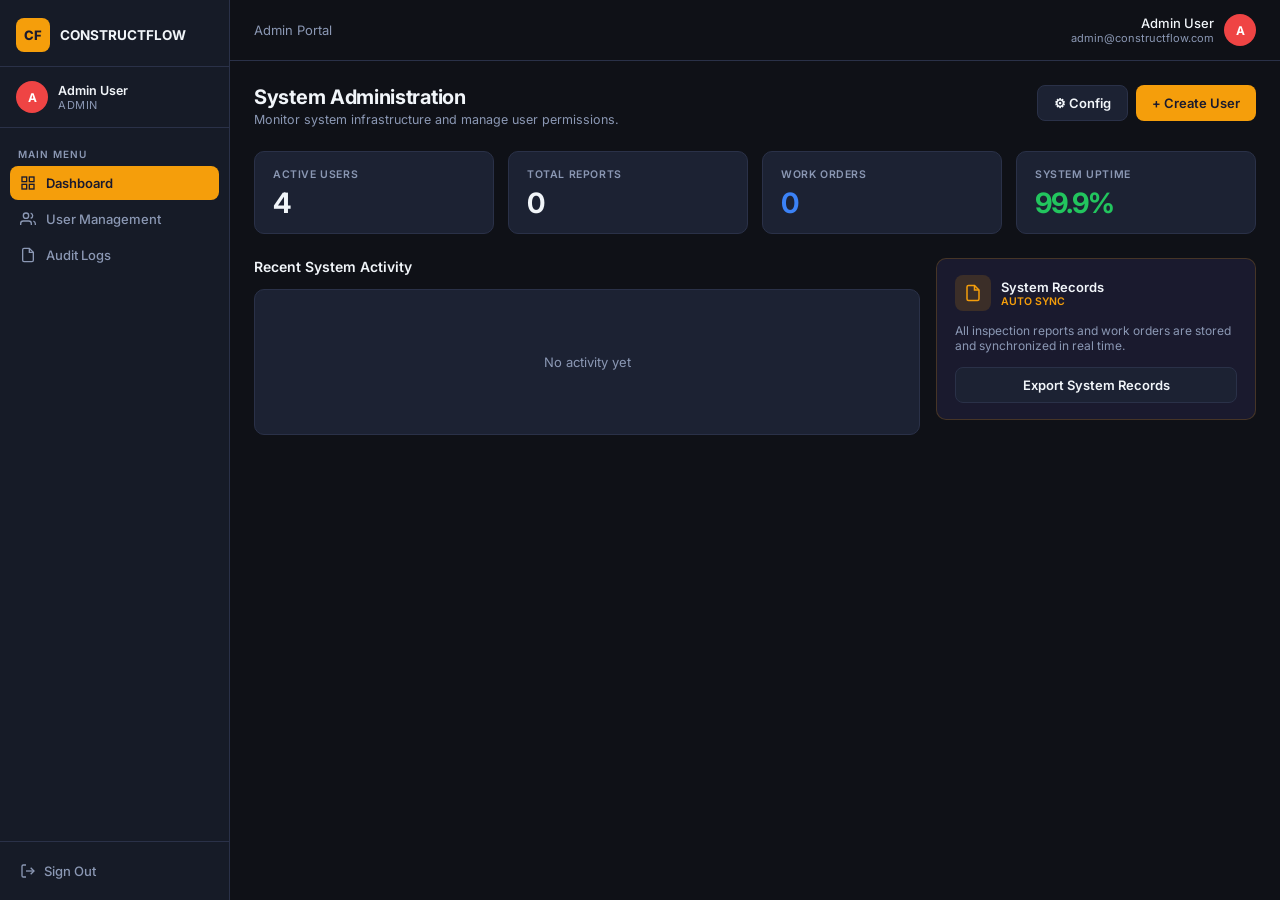
==== admin.html @ ab13d6fd "Initial commit" ====
<!DOCTYPE html>
<html lang="en">
<head>
<meta charset="UTF-8"/>
<meta name="viewport" content="width=device-width,initial-scale=1.0"/>
<meta name="theme-color" content="#f59e0b"/>
<link rel="manifest" href="manifest.json"/>
<title>ConstructFlow — Admin Portal</title>
<link href="https://fonts.googleapis.com/css2?family=Inter:wght@300;400;500;600;700&display=swap" rel="stylesheet"/>
<link rel="stylesheet" href="style.css"/>
</head>
<body data-page="admin">
<div class="toast-container" id="toasts"></div>

<div id="admin" class="screen active">
  <div class="dash">
    <div class="sidebar-overlay" onclick="closeSidebar()"></div>
    <aside class="sidebar">
      <div class="sidebar-logo"><div class="logo-badge">CF</div><div class="logo-name">CONSTRUCTFLOW</div></div>
      <div class="sidebar-user">
        <div class="avatar av-red" id="adm-av">A</div>
        <div class="user-info"><div class="uname" id="adm-uname">Admin User</div><div class="urole">Admin</div></div>
      </div>
      <nav class="sidebar-nav">
        <div class="nav-label">Main Menu</div>
        <div class="nav-item active" id="adm-nav-dash" onclick="switchView('admin','dashboard')">
          <svg viewBox="0 0 24 24" fill="none" stroke="currentColor" stroke-width="2"><rect x="3" y="3" width="7" height="7"/><rect x="14" y="3" width="7" height="7"/><rect x="3" y="14" width="7" height="7"/><rect x="14" y="14" width="7" height="7"/></svg>Dashboard
        </div>
        <div class="nav-item" id="adm-nav-users" onclick="switchView('admin','users')">
          <svg viewBox="0 0 24 24" fill="none" stroke="currentColor" stroke-width="2"><path d="M17 21v-2a4 4 0 0 0-4-4H5a4 4 0 0 0-4 4v2"/><circle cx="9" cy="7" r="4"/><path d="M23 21v-2a4 4 0 0 0-3-3.87M16 3.13a4 4 0 0 1 0 7.75"/></svg>User Management
        </div>
        <div class="nav-item" id="adm-nav-logs" onclick="switchView('admin','logs')">
          <svg viewBox="0 0 24 24" fill="none" stroke="currentColor" stroke-width="2"><path d="M14 2H6a2 2 0 0 0-2 2v16a2 2 0 0 0 2 2h12a2 2 0 0 0 2-2V8z"/><polyline points="14 2 14 8 20 8"/></svg>Audit Logs
        </div>
      </nav>
      <div class="sidebar-signout"><button class="btn-signout" onclick="doSignout()"><svg viewBox="0 0 24 24" fill="none" stroke="currentColor" stroke-width="2"><path d="M9 21H5a2 2 0 0 1-2-2V5a2 2 0 0 1 2-2h4"/><polyline points="16 17 21 12 16 7"/><line x1="21" y1="12" x2="9" y2="12"/></svg>Sign Out</button></div>
    </aside>
    <main class="main">
      <div class="topbar">
        <div class="topbar-left">
          <button class="hamburger" onclick="toggleSidebar()"><svg viewBox="0 0 24 24" fill="none" stroke="currentColor" stroke-width="2"><line x1="3" y1="6" x2="21" y2="6"/><line x1="3" y1="12" x2="21" y2="12"/><line x1="3" y1="18" x2="21" y2="18"/></svg></button>
          <span class="topbar-title">Admin Portal</span>
        </div>
        <div class="topbar-user" onclick="openModal('modal-profile')">
          <div><div class="uname" id="adm-topname">Admin User</div><div class="uemail">admin@constructflow.com</div></div>
          <div class="avatar av-red" id="adm-topav">A</div>
        </div>
      </div>
      <div class="content">
        <div class="view active" id="adm-dashboard">
          <div class="page-header"><div><h1>System Administration</h1><p>Monitor system infrastructure and manage user permissions.</p></div>
          <div class="ph-actions"><button class="btn btn-dark" onclick="openModal('modal-config')">⚙ Config</button><button class="btn btn-amber" onclick="openModal('modal-create-user')">+ Create User</button></div></div>
          <div class="stats-grid">
            <div class="stat-card"><div class="stat-label">Active Users</div><div class="stat-value" id="adm-stat-users">4</div></div>
            <div class="stat-card"><div class="stat-label">Total Reports</div><div class="stat-value" id="adm-stat-reports">0</div></div>
            <div class="stat-card"><div class="stat-label">Work Orders</div><div class="stat-value blue" id="adm-stat-wo">0</div></div>
            <div class="stat-card"><div class="stat-label">System Uptime</div><div class="stat-value green">99.9%</div></div>
          </div>
          <div class="two-col">
            <div>
              <div class="section-header"><div class="section-title">Recent System Activity</div></div>
              <div class="widget"><div id="adm-events-list"><div class="empty-state"><p>No activity yet</p></div></div></div>
            </div>
            <div>
              <div class="widget" style="background:#1a1a2e;border-color:rgba(245,158,11,.2)">
                <div style="display:flex;align-items:center;gap:10px;margin-bottom:12px">
                  <div style="width:36px;height:36px;border-radius:8px;background:rgba(245,158,11,.15);display:flex;align-items:center;justify-content:center">
                    <svg viewBox="0 0 24 24" fill="none" stroke="var(--amber)" stroke-width="2" style="width:18px;height:18px"><path d="M14 2H6a2 2 0 0 0-2 2v16a2 2 0 0 0 2 2h12a2 2 0 0 0 2-2V8z"/><polyline points="14 2 14 8 20 8"/></svg>
                  </div>
                  <div><div style="font-size:13px;font-weight:600;color:var(--text)">System Records</div><div style="font-size:10.5px;color:var(--amber);font-weight:600">AUTO SYNC</div></div>
                </div>
                <p style="font-size:12px;color:var(--muted);margin-bottom:14px">All inspection reports and work orders are stored and synchronized in real time.</p>
                <button class="btn btn-dark" style="width:100%;justify-content:center" onclick="exportRecords()">Export System Records</button>
              </div>
            </div>
          </div>
        </div>
        <div class="view" id="adm-users">
          <div class="page-header"><div><h1>User Management</h1><p>Manage system users and access permissions.</p></div><button class="btn btn-amber" onclick="openModal('modal-create-user')">+ Create User</button></div>
          <div class="user-dir">
            <div class="user-dir-header"><div class="section-title">User Directory</div><input class="search-input" placeholder="Search name/email..." oninput="searchUsers(this.value)"/></div>
            <div class="table-wrap" style="border:none;border-radius:0"><table><thead><tr><th>User Details</th><th>Role</th><th>Status</th><th>Actions</th></tr></thead><tbody id="adm-user-table"></tbody></table></div>
          </div>
        </div>
        <div class="view" id="adm-logs">
          <div class="page-header"><div><h1>Audit Logs</h1><p>Complete activity trail for all system actions.</p></div><button class="btn btn-dark" onclick="clearLogs()">Clear Logs</button></div>
          <div class="widget">
            <div id="adm-logs-list"><div class="empty-state"><p>No logs yet</p></div></div>
          </div>
        </div>
      </div>
    </main>
  </div>
</div>

<!-- ══════════ MODALS ══════════ -->

<!-- Create User (Admin) -->
<div class="overlay" id="modal-create-user">
  <div class="modal modal-sm">
    <div class="modal-header"><div><h2>Create User</h2><p>Add a new system user account.</p></div><button class="btn-close" onclick="closeModal('modal-create-user')">×</button></div>
    <div class="modal-body">
      <div class="form-group"><label>Full Name <span style="color:var(--red)">*</span></label><input class="form-control" id="cu-name" placeholder="Juan dela Cruz"/></div>
      <div class="form-group"><label>Email <span style="color:var(--red)">*</span></label><input class="form-control" id="cu-email" type="email" placeholder="user@constructflow.com"/></div>
      <div class="form-group"><label>System Role <span style="color:var(--red)">*</span></label>
        <select class="form-control" id="cu-role">
          <option value="field_inspector">Field Inspector</option>
          <option value="supervisor">Supervisor</option>
          <option value="field_worker">Field Worker</option>
          <option value="administrator">Administrator</option>
        </select>
      </div>
      <div class="form-group"><label>Password <span style="color:var(--red)">*</span></label><input class="form-control" id="cu-pass" type="password" placeholder="••••••••"/></div>
    </div>
    <div class="modal-footer"><button class="btn btn-dark" onclick="closeModal('modal-create-user')">Cancel</button><button class="btn btn-amber" onclick="createUser()">Create User</button></div>
  </div>
</div>

<!-- Config (Admin) -->
<div class="overlay" id="modal-config">
  <div class="modal modal-sm">
    <div class="modal-header"><div><h2>System Configuration</h2></div><button class="btn-close" onclick="closeModal('modal-config')">×</button></div>
    <div class="modal-body">
      <div class="form-group"><label>System Name</label><input class="form-control" value="ConstructFlow v1.0"/></div>
      <div class="form-group"><label>Organization</label><input class="form-control" value="Tarlac State University"/></div>
      <div class="form-group"><label>Report ID Prefix</label><input class="form-control" value="REP"/></div>
      <div class="form-group"><label>Work Order Prefix</label><input class="form-control" value="WO"/></div>
      <div class="form-group"><label>Notify Supervisor on New Report</label>
        <select class="form-control"><option>Yes – Always</option><option>Only for High/Critical</option><option>No</option></select>
      </div>
    </div>
    <div class="modal-footer"><button class="btn btn-dark" onclick="closeModal('modal-config')">Cancel</button><button class="btn btn-amber" onclick="toast('Settings saved','success');closeModal('modal-config')">Save Settings</button></div>
  </div>
</div>

<!-- Profile Modal -->
<div class="overlay" id="modal-profile">
  <div class="modal modal-sm">
    <div class="modal-header"><div><h2>My Profile</h2></div><button class="btn-close" onclick="closeModal('modal-profile')">×</button></div>
    <div class="modal-body">
      <div style="text-align:center;margin-bottom:20px">
        <div class="avatar" id="prof-av" style="width:64px;height:64px;font-size:24px;margin:0 auto 12px"></div>
        <div style="font-size:16px;font-weight:700;color:var(--text)" id="prof-name"></div>
        <div style="font-size:12px;color:var(--muted)" id="prof-role"></div>
      </div>
      <div class="form-group"><label>Full Name</label><input class="form-control" id="prof-name-inp"/></div>
      <div class="form-group"><label>Email</label><input class="form-control" id="prof-email-inp" disabled/></div>
      <div class="form-group"><label>Current Password</label><input class="form-control" type="password" id="prof-curpass" placeholder="Required only if changing password"/></div>
      <div class="form-group"><label>New Password</label><input class="form-control" type="password" id="prof-pass" placeholder="Leave blank to keep current"/></div>
    </div>
    <div class="modal-footer"><button class="btn btn-dark" onclick="closeModal('modal-profile')">Cancel</button><button class="btn btn-amber" onclick="saveProfile()">Save Changes</button></div>
  </div>
</div>

<script src="app.js"></script>
</body>
</html>
---- style.css ----
/* ═══════════════════════════════════════════════════════
   ConstructFlow — Stylesheet
   Shared across login.html, inspector.html, supervisor.html,
   fieldworker.html and admin.html
   ═══════════════════════════════════════════════════════ */

*,*::before,*::after{box-sizing:border-box;margin:0;padding:0}
:root{
  --bg:#0f1117;--sidebar:#161b27;--card:#1c2233;--border:#2a3148;
  --amber:#f59e0b;--amber-dk:#d97706;--blue:#3b82f6;--green:#22c55e;
  --red:#ef4444;--orange:#f97316;--yellow:#eab308;
  --text:#f1f5f9;--muted:#8b98b4;--label:#cbd5e1;
  --radius:10px;--sidebar-w:230px;
}
html,body{height:100%;font-family:'Inter',sans-serif;background:var(--bg);color:var(--text);font-size:14px}

/* SCREENS */
.screen{display:none;height:100vh}
.screen.active{display:flex}

/* ═══ LOGIN ═══ */
#login{background:#f1f4f8;align-items:center;justify-content:center;flex-direction:column}
.login-box{background:#fff;border-radius:16px;padding:48px 40px 36px;width:100%;max-width:420px;box-shadow:0 8px 32px rgba(0,0,0,.10);display:flex;flex-direction:column;align-items:center}
.login-icon{width:64px;height:64px;background:#1a1a2e;border-radius:16px;display:flex;align-items:center;justify-content:center;margin-bottom:14px}
.login-icon svg{width:34px;height:34px}
.login-title{font-size:22px;font-weight:700;color:#1a1a2e;letter-spacing:-.3px}
.login-sub{font-size:13px;color:#8b98b4;margin-bottom:28px;margin-top:4px}
.login-form{width:100%;display:flex;flex-direction:column;gap:16px}
.login-group label{display:block;font-size:12.5px;font-weight:600;color:#374151;margin-bottom:6px}
.input-wrap{position:relative}
.input-wrap svg{position:absolute;left:12px;top:50%;transform:translateY(-50%);width:16px;height:16px;color:#9ca3af;pointer-events:none}
.input-wrap input,.input-wrap select{width:100%;padding:10px 12px 10px 36px;border:1.5px solid #e5e7eb;border-radius:8px;font-size:13.5px;font-family:'Inter',sans-serif;color:#374151;background:#fff;outline:none;transition:border .2s;-webkit-appearance:none}
.input-wrap input:focus,.input-wrap select:focus{border-color:#1a1a2e}
.btn-login{margin-top:8px;padding:12px;background:#1a1a2e;color:#fff;border:none;border-radius:8px;font-size:14px;font-weight:600;cursor:pointer;transition:background .2s;width:100%}
.btn-login:hover{background:#2d3561}
.login-footer{margin-top:20px;font-size:11.5px;color:#b0bec5}
.login-err{color:#ef4444;font-size:12.5px;text-align:center;display:none;margin-top:-8px}

/* ═══ DASHBOARD LAYOUT ═══ */
.dash{display:flex;width:100%;height:100vh;overflow:hidden}
.sidebar{width:var(--sidebar-w);min-width:var(--sidebar-w);background:var(--sidebar);display:flex;flex-direction:column;border-right:1px solid var(--border)}
.sidebar-logo{padding:18px 16px 14px;display:flex;align-items:center;gap:10px;border-bottom:1px solid var(--border)}
.logo-badge{width:34px;height:34px;border-radius:8px;background:var(--amber);display:flex;align-items:center;justify-content:center;font-weight:800;font-size:13px;color:#1a1a2e;flex-shrink:0}
.logo-name{font-weight:700;font-size:13.5px;color:var(--text)}
.sidebar-user{padding:14px 16px;display:flex;align-items:center;gap:10px;border-bottom:1px solid var(--border);cursor:pointer}
.sidebar-user:hover{background:rgba(255,255,255,.03)}
.avatar{width:32px;height:32px;border-radius:50%;display:flex;align-items:center;justify-content:center;font-weight:700;font-size:12px;flex-shrink:0}
.av-amber{background:var(--amber);color:#1a1a2e}
.av-blue{background:var(--blue);color:#fff}
.av-green{background:var(--green);color:#fff}
.av-red{background:var(--red);color:#fff}
.user-info .uname{font-size:12.5px;font-weight:600;color:var(--text)}
.user-info .urole{font-size:11px;color:var(--muted);text-transform:uppercase;letter-spacing:.5px}
.sidebar-nav{flex:1;padding:12px 10px;display:flex;flex-direction:column;gap:2px}
.nav-label{font-size:10px;color:var(--muted);font-weight:600;letter-spacing:1px;text-transform:uppercase;padding:8px 8px 4px}
.nav-item{display:flex;align-items:center;gap:10px;padding:9px 10px;border-radius:8px;font-size:13px;font-weight:500;color:var(--muted);cursor:pointer;transition:all .15s}
.nav-item:hover{background:var(--card);color:var(--text)}
.nav-item.active{background:var(--amber);color:#1a1a2e;font-weight:600}
.nav-item svg{width:16px;height:16px;flex-shrink:0}
.sidebar-signout{padding:12px 10px;border-top:1px solid var(--border)}
.btn-signout{display:flex;align-items:center;gap:8px;padding:9px 10px;border-radius:8px;width:100%;background:none;border:none;color:var(--muted);font-size:13px;font-weight:500;cursor:pointer;transition:all .15s;font-family:'Inter',sans-serif}
.btn-signout:hover{background:rgba(239,68,68,.12);color:#ef4444}
.btn-signout svg{width:16px;height:16px}

/* MAIN */
.main{flex:1;display:flex;flex-direction:column;overflow:hidden}
.topbar{padding:14px 24px;display:flex;align-items:center;justify-content:space-between;border-bottom:1px solid var(--border);background:var(--bg);flex-shrink:0;gap:12px}
.topbar-left{display:flex;align-items:center;gap:10px}
.topbar-title{font-size:13px;color:var(--muted)}
.topbar-user{display:flex;align-items:center;gap:10px;cursor:pointer}
.topbar-user .uname{font-size:13px;font-weight:500;color:var(--text);text-align:right}
.topbar-user .uemail{font-size:11px;color:var(--muted);text-align:right}
.content{flex:1;overflow-y:auto;padding:24px}

/* VIEW SWITCHER */
.view{display:none}
.view.active{display:block}

/* PAGE HEADER */
.page-header{display:flex;align-items:flex-start;justify-content:space-between;margin-bottom:24px;gap:16px;flex-wrap:wrap}
.view-header{display:flex;align-items:flex-start;justify-content:space-between;margin-bottom:16px;gap:16px;flex-wrap:wrap}
.page-header h1{font-size:20px;font-weight:700;color:var(--text);letter-spacing:-.3px}
.page-header p{font-size:12.5px;color:var(--muted);margin-top:3px}
.ph-actions{display:flex;gap:8px;flex-wrap:wrap}

/* BUTTONS */
.btn{display:inline-flex;align-items:center;gap:6px;padding:9px 16px;border-radius:8px;border:none;font-size:13px;font-weight:600;cursor:pointer;transition:all .15s;font-family:'Inter',sans-serif}
.btn svg{width:15px;height:15px;flex-shrink:0}
.btn-amber{background:var(--amber);color:#1a1a2e}
.btn-amber:hover{background:var(--amber-dk)}
.btn-dark{background:var(--card);color:var(--text);border:1px solid var(--border)}
.btn-dark:hover{background:var(--border)}
.btn-outline{background:transparent;color:var(--muted);border:1px solid var(--border)}
.btn-outline:hover{color:var(--text);border-color:var(--muted)}
.btn-red{background:rgba(239,68,68,.12);color:#f87171;border:1px solid rgba(239,68,68,.2)}
.btn-red:hover{background:rgba(239,68,68,.2)}
.btn-green{background:rgba(34,197,94,.12);color:#4ade80;border:1px solid rgba(34,197,94,.2)}
.btn-green:hover{background:rgba(34,197,94,.2)}
.btn-sm{padding:6px 12px;font-size:12px}

/* STATS */
.stats-grid{display:grid;grid-template-columns:repeat(auto-fit,minmax(160px,1fr));gap:14px;margin-bottom:24px}
.stat-card{background:var(--card);border:1px solid var(--border);border-radius:var(--radius);padding:16px 18px}
.stat-label{font-size:10.5px;color:var(--muted);font-weight:600;text-transform:uppercase;letter-spacing:.6px;margin-bottom:8px}
.stat-value{font-size:28px;font-weight:700;color:var(--text);letter-spacing:-1px;line-height:1}
.stat-value.amber{color:var(--amber)}
.stat-value.green{color:var(--green)}
.stat-value.red{color:var(--red)}
.stat-value.blue{color:var(--blue)}
.stat-meta{font-size:11px;color:var(--muted);margin-top:6px}

/* SECTION */
.section-header{display:flex;align-items:center;justify-content:space-between;margin-bottom:14px}
.section-title{font-size:14px;font-weight:600;color:var(--text);display:flex;align-items:center;gap:8px}
.section-title svg{width:15px;height:15px;color:var(--amber)}

/* TABLE */
.table-wrap{background:var(--card);border:1px solid var(--border);border-radius:var(--radius);overflow:auto}
table{width:100%;border-collapse:collapse;min-width:600px}
thead th{padding:10px 14px;text-align:left;font-size:10.5px;font-weight:600;color:var(--muted);text-transform:uppercase;letter-spacing:.5px;border-bottom:1px solid var(--border);white-space:nowrap}
tbody tr{border-bottom:1px solid var(--border);transition:background .1s}
tbody tr:last-child{border-bottom:none}
tbody tr:hover{background:rgba(255,255,255,.02)}
tbody td{padding:11px 14px;font-size:13px;color:var(--label)}
td.id{color:var(--muted);font-size:12px;font-weight:500}
td.issue{font-weight:500;color:var(--text)}

/* BADGES */
.badge{display:inline-block;padding:3px 9px;border-radius:20px;font-size:10.5px;font-weight:700;text-transform:uppercase;letter-spacing:.4px;white-space:nowrap}
.badge-critical{background:rgba(239,68,68,.15);color:#f87171}
.badge-high{background:rgba(249,115,22,.15);color:#fb923c}
.badge-moderate{background:rgba(234,179,8,.15);color:#facc15}
.badge-low{background:rgba(34,197,94,.15);color:#4ade80}
.badge-pending{background:rgba(139,152,180,.12);color:var(--muted)}
.badge-assigned{background:rgba(59,130,246,.12);color:#60a5fa}
.badge-inprogress{background:rgba(245,158,11,.12);color:var(--amber)}
.badge-completed{background:rgba(34,197,94,.12);color:#4ade80}
.badge-resolved{background:rgba(34,197,94,.12);color:#4ade80}

.status{display:flex;align-items:center;gap:5px;font-size:12.5px;font-weight:500;white-space:nowrap}
.dot{width:7px;height:7px;border-radius:50%;flex-shrink:0}
.dot-green{background:var(--green)}
.dot-amber{background:var(--amber)}
.dot-red{background:var(--red)}
.dot-blue{background:var(--blue)}
.dot-muted{background:var(--muted)}
.action-link{color:var(--amber);font-size:12px;font-weight:600;cursor:pointer;text-transform:uppercase;letter-spacing:.3px;background:none;border:none;font-family:'Inter',sans-serif;padding:0}
.action-link:hover{text-decoration:underline}

/* TWO-COL */
.two-col{display:grid;grid-template-columns:1fr 320px;gap:16px}

/* DARK CARD */
.dark-card{background:#1a1a2e;border:1px solid var(--border);border-radius:var(--radius);padding:18px 20px}
.dark-card h3{font-size:13.5px;font-weight:600;color:var(--text);margin-bottom:4px}
.dark-card p{font-size:12px;color:var(--muted)}

/* REPORT CARD (supervisor) */
.report-card{background:var(--card);border:1px solid var(--border);border-radius:var(--radius);padding:16px 18px;margin-bottom:12px}
.report-card-top{display:flex;align-items:center;justify-content:space-between;margin-bottom:8px}
.report-card-meta{display:flex;align-items:center;gap:8px}
.report-card h4{font-size:14px;font-weight:700;color:var(--text);margin:8px 0 6px;letter-spacing:-.1px}
.report-card p{font-size:12.5px;color:var(--muted);line-height:1.5}
.report-card-footer{display:flex;align-items:center;justify-content:space-between;margin-top:12px;flex-wrap:wrap;gap:8px}
.report-card-loc{display:flex;align-items:center;gap:5px;font-size:12px;color:var(--muted)}
.report-card-loc svg{width:13px;height:13px}
.report-time{font-size:11.5px;color:var(--muted)}
.btn-assign{display:inline-flex;align-items:center;gap:5px;padding:6px 14px;border-radius:6px;background:rgba(245,158,11,.1);color:var(--amber);border:1px solid rgba(245,158,11,.25);font-size:12px;font-weight:600;cursor:pointer;transition:all .15s;font-family:'Inter',sans-serif}
.btn-assign:hover{background:rgba(245,158,11,.2)}
.btn-assign:disabled{opacity:.4;cursor:not-allowed}

/* WIDGET */
.widget{background:var(--card);border:1px solid var(--border);border-radius:var(--radius);padding:16px 18px;margin-bottom:14px}
.widget-header{display:flex;align-items:center;justify-content:space-between;margin-bottom:14px}
.widget-title{font-size:13px;font-weight:600;color:var(--text)}
.progress-row{margin-bottom:12px}
.progress-top{display:flex;justify-content:space-between;margin-bottom:5px;font-size:12px;color:var(--muted)}
.progress-bar{height:6px;background:var(--border);border-radius:3px;overflow:hidden}
.progress-fill{height:100%;border-radius:3px;transition:width .4s}
.fill-amber{background:var(--amber)}
.fill-red{background:var(--red)}
.fill-green{background:var(--green)}
.wo-list{display:flex;flex-direction:column;gap:8px}
.wo-row{display:flex;align-items:center;justify-content:space-between;font-size:13px;color:var(--label)}
.wo-row .count{font-weight:700;color:var(--text)}

/* QUEUE CARD (field worker) */
.queue-card{background:var(--card);border:1px solid var(--border);border-radius:var(--radius);padding:16px 18px;margin-bottom:10px;border-left:3px solid var(--amber)}
.queue-card.done{border-left-color:var(--green);opacity:.8}
.queue-card-top{display:flex;align-items:center;gap:8px;margin-bottom:8px}
.queue-card h4{font-size:13.5px;font-weight:700;color:var(--text);margin:6px 0 4px}
.queue-card p{font-size:12.5px;color:var(--muted)}
.queue-card-foot{display:flex;align-items:center;justify-content:space-between;margin-top:12px;flex-wrap:wrap;gap:8px}

/* TASK PANEL */
.task-panel{background:var(--card);border:1px solid var(--border);border-radius:var(--radius);padding:18px;display:flex;flex-direction:column;align-items:center;justify-content:center;min-height:200px;text-align:center}
.task-panel svg{width:36px;height:36px;color:var(--amber);margin-bottom:14px;opacity:.7}
.task-panel p{font-size:13px;color:var(--muted);line-height:1.5}

/* ADMIN */
.user-dir{background:var(--card);border:1px solid var(--border);border-radius:var(--radius);overflow:hidden;margin-bottom:14px}
.user-dir-header{display:flex;align-items:center;justify-content:space-between;padding:14px 16px;border-bottom:1px solid var(--border);gap:10px}
.search-input{padding:8px 12px;border-radius:7px;background:var(--bg);border:1px solid var(--border);color:var(--text);font-size:12.5px;outline:none;width:200px;font-family:'Inter',sans-serif}
.search-input::placeholder{color:var(--muted)}
.chip{display:inline-block;padding:2px 8px;border-radius:4px;font-size:10.5px;font-weight:700;letter-spacing:.3px}
.chip-admin{background:rgba(239,68,68,.12);color:#f87171}
.chip-sup{background:rgba(59,130,246,.12);color:#60a5fa}
.chip-insp{background:rgba(34,197,94,.12);color:#4ade80}
.chip-worker{background:rgba(234,179,8,.12);color:#facc15}
.event-row{padding:10px 0;border-bottom:1px solid var(--border);display:flex;justify-content:space-between}
.event-row:last-child{border-bottom:none}
.event-name{font-size:13px;font-weight:600;color:var(--text)}
.event-by{font-size:11.5px;color:var(--muted)}
.event-time{font-size:11.5px;color:var(--muted);white-space:nowrap}
.dot-active{width:8px;height:8px;border-radius:50%;background:var(--green);display:inline-block}

/* FILTER BUTTONS */
.reports-filter{display:flex;gap:8px;flex-wrap:wrap;margin-bottom:16px}
.filter-btn{padding:6px 14px;border-radius:20px;border:1px solid var(--border);background:var(--card);color:var(--muted);font-size:12px;font-weight:500;cursor:pointer;transition:all .15s;font-family:'Inter',sans-serif}
.filter-btn:hover{color:var(--text)}
.filter-btn.active{background:var(--amber);color:#1a1a2e;border-color:var(--amber);font-weight:600}

/* EMPTY STATE */
.empty-state{padding:48px 24px;text-align:center;color:var(--muted)}
.empty-state svg{width:40px;height:40px;margin-bottom:12px;opacity:.4}
.empty-state p{font-size:13px}

/* ═══ OVERLAY / MODAL ═══ */
.overlay{display:none;position:fixed;inset:0;background:rgba(0,0,0,.65);z-index:400;align-items:center;justify-content:center;padding:20px}
.overlay.open{display:flex}
.modal{background:var(--card);border:1px solid var(--border);border-radius:14px;width:100%;max-width:520px;max-height:90vh;display:flex;flex-direction:column;overflow:hidden}
.modal-lg{max-width:680px}
.modal-sm{max-width:400px}
.modal-header{padding:20px 24px 16px;border-bottom:1px solid var(--border);display:flex;align-items:center;justify-content:space-between;flex-shrink:0}
.modal-header h2{font-size:16px;font-weight:700;color:var(--text)}
.modal-header p{font-size:12px;color:var(--muted);margin-top:3px}
.btn-close{background:none;border:none;color:var(--muted);cursor:pointer;padding:4px;border-radius:6px;line-height:1;font-size:20px}
.btn-close:hover{color:var(--text);background:var(--border)}
.modal-body{padding:24px;overflow-y:auto;flex:1}
.modal-footer{padding:16px 24px;border-top:1px solid var(--border);display:flex;gap:10px;justify-content:flex-end;flex-shrink:0}

/* FORM */
.form-group{margin-bottom:18px}
.form-group label{display:block;font-size:12.5px;font-weight:600;color:var(--label);margin-bottom:7px}
.form-group label span{color:var(--red)}
.form-control{width:100%;padding:10px 14px;background:var(--bg);border:1.5px solid var(--border);border-radius:8px;color:var(--text);font-size:13.5px;font-family:'Inter',sans-serif;outline:none;transition:border .2s}
.form-control:focus{border-color:var(--amber)}
.form-control::placeholder{color:var(--muted)}
textarea.form-control{resize:vertical;min-height:90px}
select.form-control{-webkit-appearance:none;cursor:pointer}
.form-row{display:grid;grid-template-columns:1fr 1fr;gap:14px}
.form-hint{font-size:11.5px;color:var(--muted);margin-top:5px}
.gps-row{display:flex;gap:8px;align-items:flex-end}
.gps-row .form-control{flex:1}
.photo-upload{border:2px dashed var(--border);border-radius:8px;padding:20px;text-align:center;cursor:pointer;transition:border .2s;position:relative}
.photo-upload:hover{border-color:var(--amber)}
.photo-upload input{position:absolute;inset:0;opacity:0;cursor:pointer;width:100%;height:100%}
.photo-upload svg{width:28px;height:28px;color:var(--muted);margin-bottom:8px}
.photo-upload p{font-size:12.5px;color:var(--muted)}
.photo-preview{display:flex;gap:8px;flex-wrap:wrap;margin-top:10px}
.photo-preview img{width:64px;height:64px;border-radius:6px;object-fit:cover;border:1px solid var(--border)}
.photo-thumb-wrap{position:relative;display:inline-block}
.photo-thumb-wrap img{width:64px;height:64px;border-radius:6px;object-fit:cover;border:1px solid var(--border);display:block;cursor:pointer}
.photo-thumb-wrap button{position:absolute;top:-6px;right:-6px;width:18px;height:18px;border-radius:50%;background:var(--red);color:#fff;border:none;cursor:pointer;font-size:12px;line-height:1;display:flex;align-items:center;justify-content:center;padding:0}

.photo-view-thumb{width:64px;height:64px;border-radius:6px;object-fit:cover;border:1px solid var(--border);cursor:pointer;transition:opacity .15s}
.photo-view-thumb:hover{opacity:.8}

.lightbox-overlay{display:none;position:fixed;inset:0;background:rgba(0,0,0,.9);z-index:500;align-items:center;justify-content:center}
.lightbox-overlay.open{display:flex}
.lightbox-close{position:absolute;top:16px;right:20px;width:36px;height:36px;border-radius:50%;background:rgba(255,255,255,.1);color:#fff;border:none;cursor:pointer;font-size:20px;display:flex;align-items:center;justify-content:center;z-index:2}
.lightbox-counter{position:absolute;top:22px;left:20px;color:#fff;font-size:13px;font-weight:600;background:rgba(255,255,255,.1);padding:4px 10px;border-radius:12px}
.lightbox-track{display:flex;width:100%;height:100%;transition:transform .3s ease;touch-action:pan-y}
.lightbox-slide{flex:0 0 100%;display:flex;align-items:center;justify-content:center;padding:0 60px}
.lightbox-slide img{max-width:100%;max-height:85vh;border-radius:8px;object-fit:contain;user-select:none;-webkit-user-drag:none}
.lightbox-arrow{position:absolute;top:50%;transform:translateY(-50%);width:44px;height:44px;border-radius:50%;background:rgba(255,255,255,.12);color:#fff;border:none;cursor:pointer;font-size:20px;display:flex;align-items:center;justify-content:center;z-index:2}
.lightbox-arrow:hover{background:rgba(255,255,255,.22)}
.lightbox-arrow.prev{left:16px}
.lightbox-arrow.next{right:16px}
@media(max-width:640px){
  .lightbox-slide{padding:0 12px}
  .lightbox-arrow{width:38px;height:38px}
}
.detail-row{display:flex;justify-content:space-between;align-items:flex-start;padding:10px 0;border-bottom:1px solid var(--border)}
.detail-row:last-child{border-bottom:none}
.detail-label{font-size:12px;color:var(--muted);font-weight:500;flex-shrink:0;width:130px}
.detail-value{font-size:13px;color:var(--text);font-weight:500;text-align:right;flex:1}

/* TOAST */
.toast-container{position:fixed;bottom:24px;right:24px;z-index:999;display:flex;flex-direction:column;gap:8px}
.toast{display:flex;align-items:center;gap:10px;padding:12px 16px;border-radius:10px;font-size:13px;font-weight:500;color:#fff;min-width:280px;box-shadow:0 4px 16px rgba(0,0,0,.3);animation:slideIn .25s ease;border:1px solid rgba(255,255,255,.1)}
.toast-success{background:#166534}
.toast-error{background:#7f1d1d}
.toast-info{background:#1e3a5f}
.toast svg{width:16px;height:16px;flex-shrink:0}
@keyframes slideIn{from{transform:translateX(40px);opacity:0}to{transform:translateX(0);opacity:1}}

/* HAMBURGER */
.hamburger{display:none;background:none;border:none;cursor:pointer;padding:4px;color:var(--text)}
.hamburger svg{width:22px;height:22px}
.sidebar-overlay{display:none;position:fixed;inset:0;background:rgba(0,0,0,.55);z-index:299}
.sidebar-overlay.open{display:block}

/* MOBILE */
.mobile-card-list{display:none}
.m-card{background:var(--card);border:1px solid var(--border);border-radius:var(--radius);padding:14px 16px;margin-bottom:10px}
.m-card-top{display:flex;justify-content:space-between;align-items:flex-start;margin-bottom:8px}
.m-card-title{font-size:13.5px;font-weight:600;color:var(--text)}
.m-card-id{font-size:11.5px;color:var(--muted);font-weight:500;margin-top:2px}
.m-card-loc{font-size:12px;color:var(--muted);margin-bottom:10px}
.m-card-footer{display:flex;justify-content:space-between;align-items:center;flex-wrap:wrap;gap:8px}

@media(max-width:640px){
  #login{align-items:stretch;justify-content:stretch;padding:0;background:#fff}
  .login-box{max-width:100%;width:100%;min-height:100vh;border-radius:0;padding:48px 28px 40px;justify-content:center;box-shadow:none}
  .hamburger{display:flex;align-items:center;justify-content:center}
  .sidebar{position:fixed;left:-100%;top:0;bottom:0;z-index:300;width:260px;min-width:0;transition:left .25s ease;box-shadow:4px 0 24px rgba(0,0,0,.4)}
  .sidebar.open{left:0}
  .sidebar-overlay.open{display:block}
  .topbar-user .uname,.topbar-user .uemail{display:none}
  .topbar{padding:12px 16px}
  .content{padding:16px}
  .stats-grid{grid-template-columns:repeat(2,1fr);gap:10px}
  .stat-value{font-size:22px}
  .page-header{flex-direction:column;align-items:flex-start;gap:10px;margin-bottom:18px}
  .page-header .btn,.page-header .btn-outline,.ph-actions .btn{width:100%;justify-content:center}
  .ph-actions{width:100%}
  .table-wrap table{display:none}
  .mobile-card-list{display:block}
  .two-col{grid-template-columns:1fr}
  .overlay{padding:0;align-items:flex-end}
  .modal,.modal-sm,.modal-lg{max-width:100%;width:100%;border-radius:18px 18px 0 0;max-height:92vh}
  .modal-body{padding:16px}
  .modal-header{padding:16px 16px 12px}
  .modal-footer{padding:12px 16px;gap:8px}
  .modal-footer .btn{flex:1;justify-content:center}
  .form-row{grid-template-columns:1fr}
  .reports-filter{gap:6px}
  .filter-btn{padding:5px 10px;font-size:11.5px}
  .user-dir-header{flex-direction:column;align-items:flex-start}
  .search-input{width:100%}
  .toast-container{bottom:16px;right:12px;left:12px}
  .toast{min-width:0;width:100%}
}
@media(min-width:641px){
  .mobile-card-list{display:none!important}
  .table-wrap table{display:table!important}
  .sidebar{position:relative;left:0!important}
  .hamburger{display:none!important}
}
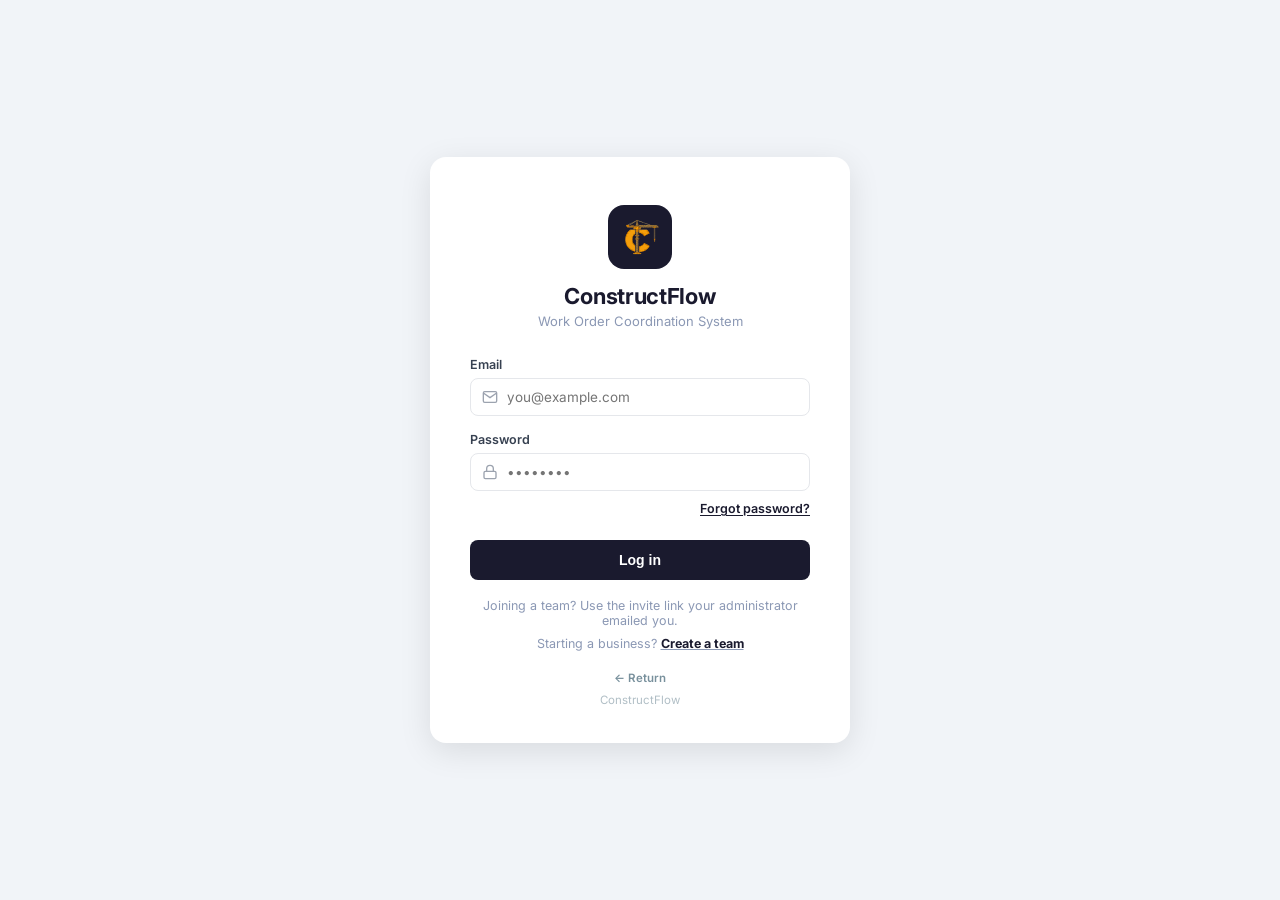
==== commit 0b1f21f8: "added teams, registration with email verification, invite system, security fixes, new landing page a" ====
--- a/admin.html
+++ b/admin.html
@@ -5,150 +5,343 @@
 <meta name="viewport" content="width=device-width,initial-scale=1.0"/>
 <meta name="theme-color" content="#f59e0b"/>
 <link rel="manifest" href="manifest.json"/>
-<title>ConstructFlow — Admin Portal</title>
-<link href="https://fonts.googleapis.com/css2?family=Inter:wght@300;400;500;600;700&display=swap" rel="stylesheet"/>
+<title>ConstructFlow — Team Administration</title>
+<link href="https://fonts.googleapis.com/css2?family=Inter:wght@300;400;500;600;700;800&display=swap" rel="stylesheet"/>
 <link rel="stylesheet" href="style.css"/>
+<link rel="icon" type="image/x-icon" href="logo/favicon.ico"/>
+<link rel="icon" type="image/png" sizes="96x96" href="logo/favicon-96.png"/>
+<link rel="apple-touch-icon" sizes="180x180" href="logo/apple-touch-icon.png"/>
 </head>
 <body data-page="admin">
+
 <div class="toast-container" id="toasts"></div>
 
 <div id="admin" class="screen active">
   <div class="dash">
     <div class="sidebar-overlay" onclick="closeSidebar()"></div>
+
+    <!-- ── SIDEBAR ─────────────────────────────────────── -->
     <aside class="sidebar">
-      <div class="sidebar-logo"><div class="logo-badge">CF</div><div class="logo-name">CONSTRUCTFLOW</div></div>
+            <div class="sidebar-logo"><div class="logo-badge"><img src="logo/logo.svg" alt="ConstructFlow"/></div><div class="logo-name">CONSTRUCTFLOW</div></div>
       <div class="sidebar-user">
         <div class="avatar av-red" id="adm-av">A</div>
-        <div class="user-info"><div class="uname" id="adm-uname">Admin User</div><div class="urole">Admin</div></div>
-      </div>
+        <div class="user-info">
+          <div class="uname" id="adm-uname">Administrator</div>
+          <div class="urole">Administrator</div>
+        </div>
+      </div>
+
       <nav class="sidebar-nav">
-        <div class="nav-label">Main Menu</div>
         <div class="nav-item active" id="adm-nav-dash" onclick="switchView('admin','dashboard')">
-          <svg viewBox="0 0 24 24" fill="none" stroke="currentColor" stroke-width="2"><rect x="3" y="3" width="7" height="7"/><rect x="14" y="3" width="7" height="7"/><rect x="3" y="14" width="7" height="7"/><rect x="14" y="14" width="7" height="7"/></svg>Dashboard
-        </div>
-        <div class="nav-item" id="adm-nav-users" onclick="switchView('admin','users')">
-          <svg viewBox="0 0 24 24" fill="none" stroke="currentColor" stroke-width="2"><path d="M17 21v-2a4 4 0 0 0-4-4H5a4 4 0 0 0-4 4v2"/><circle cx="9" cy="7" r="4"/><path d="M23 21v-2a4 4 0 0 0-3-3.87M16 3.13a4 4 0 0 1 0 7.75"/></svg>User Management
+          <svg viewBox="0 0 24 24" fill="none" stroke="currentColor" stroke-width="2"><rect x="3" y="3" width="7" height="7"/><rect x="14" y="3" width="7" height="7"/><rect x="14" y="14" width="7" height="7"/><rect x="3" y="14" width="7" height="7"/></svg>
+          Dashboard
+        </div>
+        <div class="nav-item" id="adm-nav-members" onclick="switchView('admin','members')">
+          <svg viewBox="0 0 24 24" fill="none" stroke="currentColor" stroke-width="2"><path d="M17 21v-2a4 4 0 0 0-4-4H5a4 4 0 0 0-4 4v2"/><circle cx="9" cy="7" r="4"/><path d="M23 21v-2a4 4 0 0 0-3-3.87"/></svg>
+          Members
         </div>
         <div class="nav-item" id="adm-nav-logs" onclick="switchView('admin','logs')">
-          <svg viewBox="0 0 24 24" fill="none" stroke="currentColor" stroke-width="2"><path d="M14 2H6a2 2 0 0 0-2 2v16a2 2 0 0 0 2 2h12a2 2 0 0 0 2-2V8z"/><polyline points="14 2 14 8 20 8"/></svg>Audit Logs
+          <svg viewBox="0 0 24 24" fill="none" stroke="currentColor" stroke-width="2"><path d="M14 2H6a2 2 0 0 0-2 2v16a2 2 0 0 0 2 2h12a2 2 0 0 0 2-2V8z"/><polyline points="14 2 14 8 20 8"/></svg>
+          Activity Logs
         </div>
       </nav>
-      <div class="sidebar-signout"><button class="btn-signout" onclick="doSignout()"><svg viewBox="0 0 24 24" fill="none" stroke="currentColor" stroke-width="2"><path d="M9 21H5a2 2 0 0 1-2-2V5a2 2 0 0 1 2-2h4"/><polyline points="16 17 21 12 16 7"/><line x1="21" y1="12" x2="9" y2="12"/></svg>Sign Out</button></div>
+
+      <div class="sidebar-signout">
+        <button class="btn-signout" onclick="doSignout()">
+          <svg viewBox="0 0 24 24" fill="none" stroke="currentColor" stroke-width="2"><path d="M9 21H5a2 2 0 0 1-2-2V5a2 2 0 0 1 2-2h4"/><polyline points="16 17 21 12 16 7"/><line x1="21" y1="12" x2="9" y2="12"/></svg>
+          Sign Out
+        </button>
+      </div>
     </aside>
+
+    <!-- ── MAIN ────────────────────────────────────────── -->
     <main class="main">
-      <div class="topbar">
+            <div class="topbar">
         <div class="topbar-left">
-          <button class="hamburger" onclick="toggleSidebar()"><svg viewBox="0 0 24 24" fill="none" stroke="currentColor" stroke-width="2"><line x1="3" y1="6" x2="21" y2="6"/><line x1="3" y1="12" x2="21" y2="12"/><line x1="3" y1="18" x2="21" y2="18"/></svg></button>
-          <span class="topbar-title">Admin Portal</span>
-        </div>
-        <div class="topbar-user" onclick="openModal('modal-profile')">
-          <div><div class="uname" id="adm-topname">Admin User</div><div class="uemail">admin@constructflow.com</div></div>
-          <div class="avatar av-red" id="adm-topav">A</div>
-        </div>
-      </div>
+          <button class="hamburger" onclick="toggleSidebar()">
+            <svg viewBox="0 0 24 24" fill="none" stroke="currentColor" stroke-width="2"><line x1="3" y1="6" x2="21" y2="6"/><line x1="3" y1="12" x2="21" y2="12"/><line x1="3" y1="18" x2="21" y2="18"/></svg>
+          </button>
+            <div>
+              <span class="topbar-title" id="adm-teamname">&mdash;</span>
+            <div class="topbar-teamdesc" id="adm-teamdesc"></div>
+          </div>
+        </div>
+
+        <div class="topbar-right">
+          <div class="topbar-user" style="cursor:default">
+            <div>
+              <div class="uname" id="adm-topname">&mdash;</div>
+              <div class="uemail" id="adm-topemail">&mdash;</div>
+            </div>
+            <div class="avatar av-red" id="adm-topav">A</div>
+          </div>
+          <div class="menu-wrap">
+            <button class="icon-btn" id="adm-gear" onclick="toggleSettingsMenu(event)" aria-label="Settings">
+              <svg viewBox="0 0 24 24" fill="none" stroke="currentColor" stroke-width="2"><circle cx="12" cy="12" r="3"/><path d="M19.4 15a1.65 1.65 0 0 0 .33 1.82l.06.06a2 2 0 1 1-2.83 2.83l-.06-.06a1.65 1.65 0 0 0-1.82-.33 1.65 1.65 0 0 0-1 1.51V21a2 2 0 0 1-4 0v-.09A1.65 1.65 0 0 0 9 19.4a1.65 1.65 0 0 0-1.82.33l-.06.06a2 2 0 1 1-2.83-2.83l.06-.06a1.65 1.65 0 0 0 .33-1.82 1.65 1.65 0 0 0-1.51-1H3a2 2 0 0 1 0-4h.09A1.65 1.65 0 0 0 4.6 9a1.65 1.65 0 0 0-.33-1.82l-.06-.06a2 2 0 1 1 2.83-2.83l.06.06A1.65 1.65 0 0 0 9 4.6a1.65 1.65 0 0 0 1-1.51V3a2 2 0 0 1 4 0v.09a1.65 1.65 0 0 0 1 1.51 1.65 1.65 0 0 0 1.82-.33l.06-.06a2 2 0 1 1 2.83 2.83l-.06.06A1.65 1.65 0 0 0 19.4 9c.14.33.4.6.73.76H21a2 2 0 0 1 0 4h-.09a1.65 1.65 0 0 0-1.51 1z"/></svg>
+            </button>
+            <div class="menu" id="adm-settings-menu">
+              <button class="menu-item" onclick="openSettings('team')">Team Settings</button>
+              <button class="menu-item" onclick="openSettings('profile')">My Profile</button>
+            </div>
+          </div>
+        </div>
+        </div>
+
       <div class="content">
+
+        <!-- ── DASHBOARD ─────────────────────────────── -->
         <div class="view active" id="adm-dashboard">
-          <div class="page-header"><div><h1>System Administration</h1><p>Monitor system infrastructure and manage user permissions.</p></div>
-          <div class="ph-actions"><button class="btn btn-dark" onclick="openModal('modal-config')">⚙ Config</button><button class="btn btn-amber" onclick="openModal('modal-create-user')">+ Create User</button></div></div>
+          <div class="page-header">
+            <div>
+              <h1>Team Administration</h1>
+              <!-- Team name comes from the server on every load and is
+                   written here by app.js — never hardcoded in markup. -->
+              <p id="adm-dash-sub">Loading team&hellip;</p>
+            </div>
+          </div>
+
           <div class="stats-grid">
-            <div class="stat-card"><div class="stat-label">Active Users</div><div class="stat-value" id="adm-stat-users">4</div></div>
-            <div class="stat-card"><div class="stat-label">Total Reports</div><div class="stat-value" id="adm-stat-reports">0</div></div>
-            <div class="stat-card"><div class="stat-label">Work Orders</div><div class="stat-value blue" id="adm-stat-wo">0</div></div>
-            <div class="stat-card"><div class="stat-label">System Uptime</div><div class="stat-value green">99.9%</div></div>
-          </div>
+            <div class="stat-card"><div class="stat-label">Active Members</div><div class="stat-value" id="adm-stat-members">0</div></div>
+            <div class="stat-card"><div class="stat-label">Invitations Sent</div><div class="stat-value" id="adm-stat-invites">0</div></div>            
+            <div class="stat-card"><div class="stat-label">Awaiting a Role</div><div class="stat-value" id="adm-stat-unassigned">0</div></div>
+          </div>
+
           <div class="two-col">
             <div>
-              <div class="section-header"><div class="section-title">Recent System Activity</div></div>
-              <div class="widget"><div id="adm-events-list"><div class="empty-state"><p>No activity yet</p></div></div></div>
-            </div>
-            <div>
-              <div class="widget" style="background:#1a1a2e;border-color:rgba(245,158,11,.2)">
-                <div style="display:flex;align-items:center;gap:10px;margin-bottom:12px">
-                  <div style="width:36px;height:36px;border-radius:8px;background:rgba(245,158,11,.15);display:flex;align-items:center;justify-content:center">
-                    <svg viewBox="0 0 24 24" fill="none" stroke="var(--amber)" stroke-width="2" style="width:18px;height:18px"><path d="M14 2H6a2 2 0 0 0-2 2v16a2 2 0 0 0 2 2h12a2 2 0 0 0 2-2V8z"/><polyline points="14 2 14 8 20 8"/></svg>
-                  </div>
-                  <div><div style="font-size:13px;font-weight:600;color:var(--text)">System Records</div><div style="font-size:10.5px;color:var(--amber);font-weight:600">AUTO SYNC</div></div>
-                </div>
-                <p style="font-size:12px;color:var(--muted);margin-bottom:14px">All inspection reports and work orders are stored and synchronized in real time.</p>
-                <button class="btn btn-dark" style="width:100%;justify-content:center" onclick="exportRecords()">Export System Records</button>
+              <div class="section-title">Recent Activity</div>
+              <div class="widget">
+                <div id="adm-events-list"><div class="empty-state"><p>No activity yet</p></div></div>
               </div>
             </div>
-          </div>
-        </div>
-        <div class="view" id="adm-users">
-          <div class="page-header"><div><h1>User Management</h1><p>Manage system users and access permissions.</p></div><button class="btn btn-amber" onclick="openModal('modal-create-user')">+ Create User</button></div>
-          <div class="user-dir">
-            <div class="user-dir-header"><div class="section-title">User Directory</div><input class="search-input" placeholder="Search name/email..." oninput="searchUsers(this.value)"/></div>
-            <div class="table-wrap" style="border:none;border-radius:0"><table><thead><tr><th>User Details</th><th>Role</th><th>Status</th><th>Actions</th></tr></thead><tbody id="adm-user-table"></tbody></table></div>
-          </div>
-        </div>
+            <div>
+              <div class="section-title">Add someone</div>
+              <div class="widget">
+                <p style="font-size:12.5px;color:var(--muted);line-height:1.6;margin-bottom:14px">
+                  Email is the only way onto this team. Invite someone and pick
+                  their role — they set a password from the link and arrive ready
+                  to work.
+                </p>
+                <button class="btn btn-amber" style="width:100%;justify-content:center" onclick="switchView('admin','members')">Go to Members</button>
+              </div>
+            </div>
+          </div>
+        </div>
+
+        <!-- ── MEMBERS ───────────────────────────────── -->
+        <div class="view" id="adm-members">
+          <div class="page-header">
+            <div>
+              <h1>Members</h1>
+              <p>You invite everyone on this team by email and set what each person does. Roles can be changed later.</p>
+            </div>
+            <div class="ph-actions">
+              <button class="btn btn-amber" onclick="openInviteModal()">Invite member</button>
+            </div>
+          </div>
+
+          <!-- People invited but not yet joined. Hidden when empty so an
+               established team isn't looking at a permanent blank panel. -->
+          <div class="widget" id="adm-invites-card" style="display:none">
+            <div class="widget-header">
+              <div class="widget-title">Invitations sent</div>
+            </div>
+            <div id="adm-invite-list"></div>
+          </div>
+
+                    <div class="widget" style="padding:0">
+            <div class="table-wrap" style="border:none;border-radius:0">
+              <table>
+                <thead><tr><th>Member</th><th>Role</th><th>Joined</th><th>Actions</th></tr></thead>
+                <tbody id="adm-member-table"></tbody>
+              </table>
+            </div>
+            <div class="mobile-card-list" id="adm-member-cards" style="padding:14px"></div>
+          </div>
+        </div>
+
+        <!-- ── ACTIVITY LOGS ─────────────────────────── -->
         <div class="view" id="adm-logs">
-          <div class="page-header"><div><h1>Audit Logs</h1><p>Complete activity trail for all system actions.</p></div><button class="btn btn-dark" onclick="clearLogs()">Clear Logs</button></div>
+          <div class="page-header">
+            <div><h1>Activity Logs</h1><p>Audit trail for this team.</p></div>
+            <div class="ph-actions">
+              <button class="btn btn-dark" onclick="exportRecords()">Export CSV</button>
+              <button class="btn btn-dark" onclick="clearLogs()">Clear Logs</button>
+            </div>
+          </div>
           <div class="widget">
             <div id="adm-logs-list"><div class="empty-state"><p>No logs yet</p></div></div>
           </div>
         </div>
+
       </div>
     </main>
   </div>
 </div>
 
-<!-- ══════════ MODALS ══════════ -->
-
-<!-- Create User (Admin) -->
-<div class="overlay" id="modal-create-user">
-  <div class="modal modal-sm">
-    <div class="modal-header"><div><h2>Create User</h2><p>Add a new system user account.</p></div><button class="btn-close" onclick="closeModal('modal-create-user')">×</button></div>
+<!-- ══ INVITE MEMBER MODAL ═══════════════════════════════
+     The role chosen here is written onto the invitation row, and
+     auth.php reads it from there when the link is opened. It is not
+     re-sent by the person accepting, so it cannot be swapped. -->
+<div class="overlay" id="modal-invite">
+  <div class="modal" style="max-width:440px">
+        <div class="modal-header">
+      <div>
+        <h2>Create a team member</h2>
+        <p>You enter who they are. They set their own password from the link.</p>
+      </div>
+      <button class="btn-close" onclick="closeModal('modal-invite')">×</button>
+    </div>
     <div class="modal-body">
-      <div class="form-group"><label>Full Name <span style="color:var(--red)">*</span></label><input class="form-control" id="cu-name" placeholder="Juan dela Cruz"/></div>
-      <div class="form-group"><label>Email <span style="color:var(--red)">*</span></label><input class="form-control" id="cu-email" type="email" placeholder="user@constructflow.com"/></div>
-      <div class="form-group"><label>System Role <span style="color:var(--red)">*</span></label>
-        <select class="form-control" id="cu-role">
+      <div class="two-col" style="grid-template-columns:1fr 1fr;gap:12px">
+        <div class="form-group">
+          <label>First name</label>
+          <input class="form-control" id="inv-first" maxlength="60" placeholder="Juan" autocomplete="off"/>
+        </div>
+        <div class="form-group">
+          <label>Last name</label>
+          <input class="form-control" id="inv-last" maxlength="60" placeholder="Dela Cruz" autocomplete="off"/>
+        </div>
+      </div>
+
+      <div class="form-group">
+        <label>Email address</label>
+        <input class="form-control" type="email" id="inv-email" placeholder="name@example.com" autocomplete="off"/>
+      </div>
+
+      <div class="two-col" style="grid-template-columns:1fr 1fr;gap:12px">
+        <div class="form-group">
+          <label>Birthdate</label>
+          <!-- app.js sets max to today at load, so a future date can't
+               be picked. teams.php validates it again regardless. -->
+          <input class="form-control" type="date" id="inv-birth"/>
+        </div>
+        <div class="form-group">
+          <label>Role on this team</label>
+          <select class="form-control" id="inv-role">
+            <option value="supervisor">Supervisor</option>
+            <option value="field_inspector">Field Inspector</option>
+            <option value="field_worker">Field Worker</option>
+            <option value="administrator">Administrator</option>
+            <option value="member">Member (no role yet)</option>
+          </select>
+        </div>
+      </div>
+
+      <p style="font-size:12px;color:var(--muted);line-height:1.6">
+        The invitation expires in 72 hours. They can correct their name or
+        birthdate when they set up their account, and you can change their
+        role afterwards.
+      </p>
+    </div>
+    <div class="modal-footer">
+      <button class="btn btn-dark" onclick="closeModal('modal-invite')">Cancel</button>
+      <button class="btn btn-amber" id="inv-send-btn" onclick="sendInvite()">Send invitation</button>
+    </div>
+  </div>
+</div>
+
+<!-- ══ ASSIGN ROLE MODAL ═════════════════════════════════
+     All four roles appear here: membership is an administrator's job
+     in full, including correcting a role that was set at invite time.
+     A supervisor runs the work, not the roster. -->
+<div class="overlay" id="modal-assign-role">
+  <div class="modal" style="max-width:420px">
+    <div class="modal-header">
+      <div><h2>Change Role</h2><p id="ar-subtitle">&mdash;</p></div>
+      <button class="btn-close" onclick="closeModal('modal-assign-role')">×</button>
+    </div>
+    <div class="modal-body">
+      <div class="form-group">
+        <label>New role</label>
+        <select class="form-control" id="ar-role">
+          <option value="supervisor">Supervisor</option>
           <option value="field_inspector">Field Inspector</option>
-          <option value="supervisor">Supervisor</option>
           <option value="field_worker">Field Worker</option>
           <option value="administrator">Administrator</option>
+          <option value="member">Member (no role)</option>
         </select>
       </div>
-      <div class="form-group"><label>Password <span style="color:var(--red)">*</span></label><input class="form-control" id="cu-pass" type="password" placeholder="••••••••"/></div>
-    </div>
-    <div class="modal-footer"><button class="btn btn-dark" onclick="closeModal('modal-create-user')">Cancel</button><button class="btn btn-amber" onclick="createUser()">Create User</button></div>
-  </div>
-</div>
-
-<!-- Config (Admin) -->
-<div class="overlay" id="modal-config">
-  <div class="modal modal-sm">
-    <div class="modal-header"><div><h2>System Configuration</h2></div><button class="btn-close" onclick="closeModal('modal-config')">×</button></div>
+    </div>
+    <div class="modal-footer">
+      <button class="btn btn-dark" onclick="closeModal('modal-assign-role')">Cancel</button>
+      <button class="btn btn-amber" onclick="confirmAssignRole()">Save Role</button>
+    </div>
+  </div>
+</div>
+
+<!-- ══ PROFILE MODAL ═════════════════════════════════════ -->
+<div class="overlay" id="modal-profile">
+  <div class="modal">
+    <div class="modal-header">
+      <div><h2>My Profile</h2><p>Your account details.</p></div>
+      <button class="btn-close" onclick="closeModal('modal-profile')">×</button>
+    </div>
     <div class="modal-body">
-      <div class="form-group"><label>System Name</label><input class="form-control" value="ConstructFlow v1.0"/></div>
-      <div class="form-group"><label>Organization</label><input class="form-control" value="Tarlac State University"/></div>
-      <div class="form-group"><label>Report ID Prefix</label><input class="form-control" value="REP"/></div>
-      <div class="form-group"><label>Work Order Prefix</label><input class="form-control" value="WO"/></div>
-      <div class="form-group"><label>Notify Supervisor on New Report</label>
-        <select class="form-control"><option>Yes – Always</option><option>Only for High/Critical</option><option>No</option></select>
-      </div>
-    </div>
-    <div class="modal-footer"><button class="btn btn-dark" onclick="closeModal('modal-config')">Cancel</button><button class="btn btn-amber" onclick="toast('Settings saved','success');closeModal('modal-config')">Save Settings</button></div>
-  </div>
-</div>
-
-<!-- Profile Modal -->
-<div class="overlay" id="modal-profile">
-  <div class="modal modal-sm">
-    <div class="modal-header"><div><h2>My Profile</h2></div><button class="btn-close" onclick="closeModal('modal-profile')">×</button></div>
-    <div class="modal-body">
-      <div style="text-align:center;margin-bottom:20px">
+      <div style="text-align:center;margin-bottom:18px">
         <div class="avatar" id="prof-av" style="width:64px;height:64px;font-size:24px;margin:0 auto 12px"></div>
         <div style="font-size:16px;font-weight:700;color:var(--text)" id="prof-name"></div>
         <div style="font-size:12px;color:var(--muted)" id="prof-role"></div>
       </div>
       <div class="form-group"><label>Full Name</label><input class="form-control" id="prof-name-inp"/></div>
-      <div class="form-group"><label>Email</label><input class="form-control" id="prof-email-inp" disabled/></div>
+      <div class="form-group">
+        <label>Email</label>
+        <input class="form-control" id="prof-email-inp" disabled/>
+        <p style="font-size:11.5px;color:var(--muted);margin-top:5px">
+          Your email identifies your account and cannot be changed here.
+        </p>
+      </div>
+      <p style="font-size:11.5px;color:var(--muted);margin:-4px 0 14px">
+        Your role is set through team management, not from this form.
+      </p>
+
+      <div class="section-title">Change password</div>
       <div class="form-group"><label>Current Password</label><input class="form-control" type="password" id="prof-curpass" placeholder="Required only if changing password"/></div>
       <div class="form-group"><label>New Password</label><input class="form-control" type="password" id="prof-pass" placeholder="Leave blank to keep current"/></div>
-    </div>
-    <div class="modal-footer"><button class="btn btn-dark" onclick="closeModal('modal-profile')">Cancel</button><button class="btn btn-amber" onclick="saveProfile()">Save Changes</button></div>
+      <p style="font-size:11.5px;color:var(--muted)">Password must contain at least 8 characters, 1 uppercase letter, and 1 number.</p>
+    </div>
+    <div class="modal-footer">
+      <button class="btn btn-dark" onclick="closeModal('modal-profile')">Cancel</button>
+      <button class="btn btn-amber" onclick="saveProfile()">Save Changes</button>
+    </div>
+  </div>
+</div>
+
+<!-- ══ TEAM SETTINGS MODAL ═══════════════════════════════ -->
+<div class="overlay" id="modal-team">
+  <div class="modal">
+    <div class="modal-header">
+      <div><h2>Team Settings</h2><p id="adm-team-meta">&mdash;</p></div>
+      <button class="btn-close" onclick="closeModal('modal-team')">×</button>
+    </div>
+    <div class="modal-body">
+      <div style="text-align:center;margin-bottom:18px">
+        <div style="font-size:16px;font-weight:700;color:var(--text)" id="adm-team-name">&mdash;</div>
+      </div>
+
+      <div class="form-group">
+        <label>Team name</label>
+        <input class="form-control" id="adm-team-name-inp" maxlength="150"/>
+      </div>
+      <div class="form-group">
+        <label>Description</label>
+        <input class="form-control" id="adm-team-desc-inp" maxlength="500" placeholder="Optional"/>
+      </div>
+      <p style="font-size:11.5px;color:var(--muted);margin:-4px 0 14px">
+        Only administrators can rename the team.
+      </p>
+
+      <div class="section-title">Leaving this team</div>
+      <p style="font-size:11.5px;color:var(--muted);line-height:1.6">
+        Nobody removes themselves, including administrators. Ask another
+        administrator to remove you from the Members page. If you are the
+        only administrator, make someone else one first — a team is never
+        allowed to be left without one.
+      </p>
+    </div>
+    <div class="modal-footer">
+      <button class="btn btn-dark" onclick="closeModal('modal-team')">Cancel</button>
+      <button class="btn btn-amber" onclick="saveTeamDetails()">Save Changes</button>
+    </div>
   </div>
 </div>
 
--- a/style.css
+++ b/style.css
@@ -1,7 +1,11 @@
 /* ═══════════════════════════════════════════════════════
    ConstructFlow — Stylesheet
-   Shared across login.html, inspector.html, supervisor.html,
-   fieldworker.html and admin.html
+   Shared across 
+   login.html, 
+   inspector.html, 
+   supervisor.html,
+   fieldworker.html 
+   and admin.html
    ═══════════════════════════════════════════════════════ */
 
 *,*::before,*::after{box-sizing:border-box;margin:0;padding:0}
@@ -34,14 +38,18 @@
 .btn-login{margin-top:8px;padding:12px;background:#1a1a2e;color:#fff;border:none;border-radius:8px;font-size:14px;font-weight:600;cursor:pointer;transition:background .2s;width:100%}
 .btn-login:hover{background:#2d3561}
 .login-footer{margin-top:20px;font-size:11.5px;color:#b0bec5}
+.login-brand{display:flex;flex-direction:column;align-items:center;text-decoration:none;color:inherit}
+.login-brand:hover .login-title{color:var(--amber)}
+.login-home{color:#78909c;text-decoration:none;font-weight:600}
+.login-home:hover{color:var(--amber);text-decoration:underline}
 .login-err{color:#ef4444;font-size:12.5px;text-align:center;display:none;margin-top:-8px}
 
 /* ═══ DASHBOARD LAYOUT ═══ */
 .dash{display:flex;width:100%;height:100vh;overflow:hidden}
 .sidebar{width:var(--sidebar-w);min-width:var(--sidebar-w);background:var(--sidebar);display:flex;flex-direction:column;border-right:1px solid var(--border)}
 .sidebar-logo{padding:18px 16px 14px;display:flex;align-items:center;gap:10px;border-bottom:1px solid var(--border)}
-.logo-badge{width:34px;height:34px;border-radius:8px;background:var(--amber);display:flex;align-items:center;justify-content:center;font-weight:800;font-size:13px;color:#1a1a2e;flex-shrink:0}
-.logo-name{font-weight:700;font-size:13.5px;color:var(--text)}
+.logo-badge{width:34px;height:34px;border-radius:8px;background:#1a1a2e;display:flex;align-items:center;justify-content:center;flex-shrink:0;overflow:hidden}
+.logo-badge img{width:26px;height:26px;display:block}.logo-name{font-weight:700;font-size:13.5px;color:var(--text)}
 .sidebar-user{padding:14px 16px;display:flex;align-items:center;gap:10px;border-bottom:1px solid var(--border);cursor:pointer}
 .sidebar-user:hover{background:rgba(255,255,255,.03)}
 .avatar{width:32px;height:32px;border-radius:50%;display:flex;align-items:center;justify-content:center;font-weight:700;font-size:12px;flex-shrink:0}
@@ -66,10 +74,28 @@
 .main{flex:1;display:flex;flex-direction:column;overflow:hidden}
 .topbar{padding:14px 24px;display:flex;align-items:center;justify-content:space-between;border-bottom:1px solid var(--border);background:var(--bg);flex-shrink:0;gap:12px}
 .topbar-left{display:flex;align-items:center;gap:10px}
-.topbar-title{font-size:13px;color:var(--muted)}
+.topbar-title{font-size:15px;font-weight:600;color:var(--text)}
+.topbar-teamdesc{font-size:11.5px;color:var(--muted);line-height:1.3;margin-top:1px;max-width:340px;overflow:hidden;text-overflow:ellipsis;white-space:nowrap}
 .topbar-user{display:flex;align-items:center;gap:10px;cursor:pointer}
 .topbar-user .uname{font-size:13px;font-weight:500;color:var(--text);text-align:right}
 .topbar-user .uemail{font-size:11px;color:var(--muted);text-align:right}
+.topbar-right{display:flex;align-items:center;gap:14px}
+.icon-btn{background:none;border:none;cursor:pointer;color:var(--muted);padding:6px;border-radius:8px;display:flex;transition:all .15s}
+.icon-btn:hover{background:var(--card);color:var(--text)}
+.icon-btn svg{width:19px;height:19px}
+.menu-wrap{position:relative}
+.menu{
+  display:none;position:absolute;top:calc(100% + 8px);right:0;z-index:50;
+  min-width:170px;background:var(--card);border:1px solid var(--border);
+  border-radius:10px;padding:6px;box-shadow:0 10px 30px rgba(0,0,0,.45);
+}
+.menu.open{display:block}
+.menu-item{
+  display:block;width:100%;text-align:left;background:none;border:none;
+  cursor:pointer;color:var(--text);font-size:13px;font-family:inherit;
+  padding:9px 11px;border-radius:7px;
+}
+.menu-item:hover{background:var(--bg);color:var(--amber)}
 .content{flex:1;overflow-y:auto;padding:24px}
 
 /* VIEW SWITCHER */
@@ -90,12 +116,8 @@
 .btn-amber:hover{background:var(--amber-dk)}
 .btn-dark{background:var(--card);color:var(--text);border:1px solid var(--border)}
 .btn-dark:hover{background:var(--border)}
-.btn-outline{background:transparent;color:var(--muted);border:1px solid var(--border)}
-.btn-outline:hover{color:var(--text);border-color:var(--muted)}
-.btn-red{background:rgba(239,68,68,.12);color:#f87171;border:1px solid rgba(239,68,68,.2)}
-.btn-red:hover{background:rgba(239,68,68,.2)}
-.btn-green{background:rgba(34,197,94,.12);color:#4ade80;border:1px solid rgba(34,197,94,.2)}
-.btn-green:hover{background:rgba(34,197,94,.2)}
+.btn-danger{background:rgba(239,68,68,.12);color:#f87171;border:1px solid rgba(239,68,68,.2)}
+.btn-danger:hover{background:rgba(239,68,68,.2)}
 .btn-sm{padding:6px 12px;font-size:12px}
 
 /* STATS */
@@ -107,7 +129,6 @@
 .stat-value.green{color:var(--green)}
 .stat-value.red{color:var(--red)}
 .stat-value.blue{color:var(--blue)}
-.stat-meta{font-size:11px;color:var(--muted);margin-top:6px}
 
 /* SECTION */
 .section-header{display:flex;align-items:center;justify-content:space-between;margin-bottom:14px}
@@ -135,15 +156,12 @@
 .badge-assigned{background:rgba(59,130,246,.12);color:#60a5fa}
 .badge-inprogress{background:rgba(245,158,11,.12);color:var(--amber)}
 .badge-completed{background:rgba(34,197,94,.12);color:#4ade80}
-.badge-resolved{background:rgba(34,197,94,.12);color:#4ade80}
 
 .status{display:flex;align-items:center;gap:5px;font-size:12.5px;font-weight:500;white-space:nowrap}
 .dot{width:7px;height:7px;border-radius:50%;flex-shrink:0}
 .dot-green{background:var(--green)}
 .dot-amber{background:var(--amber)}
-.dot-red{background:var(--red)}
 .dot-blue{background:var(--blue)}
-.dot-muted{background:var(--muted)}
 .action-link{color:var(--amber);font-size:12px;font-weight:600;cursor:pointer;text-transform:uppercase;letter-spacing:.3px;background:none;border:none;font-family:'Inter',sans-serif;padding:0}
 .action-link:hover{text-decoration:underline}
 
@@ -151,9 +169,6 @@
 .two-col{display:grid;grid-template-columns:1fr 320px;gap:16px}
 
 /* DARK CARD */
-.dark-card{background:#1a1a2e;border:1px solid var(--border);border-radius:var(--radius);padding:18px 20px}
-.dark-card h3{font-size:13.5px;font-weight:600;color:var(--text);margin-bottom:4px}
-.dark-card p{font-size:12px;color:var(--muted)}
 
 /* REPORT CARD (supervisor) */
 .report-card{background:var(--card);border:1px solid var(--border);border-radius:var(--radius);padding:16px 18px;margin-bottom:12px}
@@ -173,13 +188,6 @@
 .widget{background:var(--card);border:1px solid var(--border);border-radius:var(--radius);padding:16px 18px;margin-bottom:14px}
 .widget-header{display:flex;align-items:center;justify-content:space-between;margin-bottom:14px}
 .widget-title{font-size:13px;font-weight:600;color:var(--text)}
-.progress-row{margin-bottom:12px}
-.progress-top{display:flex;justify-content:space-between;margin-bottom:5px;font-size:12px;color:var(--muted)}
-.progress-bar{height:6px;background:var(--border);border-radius:3px;overflow:hidden}
-.progress-fill{height:100%;border-radius:3px;transition:width .4s}
-.fill-amber{background:var(--amber)}
-.fill-red{background:var(--red)}
-.fill-green{background:var(--green)}
 .wo-list{display:flex;flex-direction:column;gap:8px}
 .wo-row{display:flex;align-items:center;justify-content:space-between;font-size:13px;color:var(--label)}
 .wo-row .count{font-weight:700;color:var(--text)}
@@ -193,16 +201,9 @@
 .queue-card-foot{display:flex;align-items:center;justify-content:space-between;margin-top:12px;flex-wrap:wrap;gap:8px}
 
 /* TASK PANEL */
-.task-panel{background:var(--card);border:1px solid var(--border);border-radius:var(--radius);padding:18px;display:flex;flex-direction:column;align-items:center;justify-content:center;min-height:200px;text-align:center}
-.task-panel svg{width:36px;height:36px;color:var(--amber);margin-bottom:14px;opacity:.7}
-.task-panel p{font-size:13px;color:var(--muted);line-height:1.5}
 
 /* ADMIN */
-.user-dir{background:var(--card);border:1px solid var(--border);border-radius:var(--radius);overflow:hidden;margin-bottom:14px}
-.user-dir-header{display:flex;align-items:center;justify-content:space-between;padding:14px 16px;border-bottom:1px solid var(--border);gap:10px}
-.search-input{padding:8px 12px;border-radius:7px;background:var(--bg);border:1px solid var(--border);color:var(--text);font-size:12.5px;outline:none;width:200px;font-family:'Inter',sans-serif}
-.search-input::placeholder{color:var(--muted)}
-.chip{display:inline-block;padding:2px 8px;border-radius:4px;font-size:10.5px;font-weight:700;letter-spacing:.3px}
+.chip{display:inline-block;padding:3px 9px;border-radius:4px;font-size:10.5px;font-weight:700;letter-spacing:.3px;line-height:1.5;white-space:nowrap}
 .chip-admin{background:rgba(239,68,68,.12);color:#f87171}
 .chip-sup{background:rgba(59,130,246,.12);color:#60a5fa}
 .chip-insp{background:rgba(34,197,94,.12);color:#4ade80}
@@ -212,13 +213,20 @@
 .event-name{font-size:13px;font-weight:600;color:var(--text)}
 .event-by{font-size:11.5px;color:var(--muted)}
 .event-time{font-size:11.5px;color:var(--muted);white-space:nowrap}
-.dot-active{width:8px;height:8px;border-radius:50%;background:var(--green);display:inline-block}
 
 /* FILTER BUTTONS */
 .reports-filter{display:flex;gap:8px;flex-wrap:wrap;margin-bottom:16px}
 .filter-btn{padding:6px 14px;border-radius:20px;border:1px solid var(--border);background:var(--card);color:var(--muted);font-size:12px;font-weight:500;cursor:pointer;transition:all .15s;font-family:'Inter',sans-serif}
 .filter-btn:hover{color:var(--text)}
 .filter-btn.active{background:var(--amber);color:#1a1a2e;border-color:var(--amber);font-weight:600}
+
+/* NOTICE BOX*/
+.notice-box{
+  background:rgba(245,158,11,.10);
+  border:1px solid rgba(245,158,11,.28);
+  border-radius:8px;padding:11px 14px;margin-bottom:14px;
+  font-size:12.5px;line-height:1.55;color:#fcd34d;
+}
 
 /* EMPTY STATE */
 .empty-state{padding:48px 24px;text-align:center;color:var(--muted)}
@@ -277,9 +285,20 @@
 .lightbox-arrow:hover{background:rgba(255,255,255,.22)}
 .lightbox-arrow.prev{left:16px}
 .lightbox-arrow.next{right:16px}
+
 @media(max-width:640px){
   .lightbox-slide{padding:0 12px}
   .lightbox-arrow{width:38px;height:38px}
+}
+
+@media(min-width:641px) and (max-width:1024px){
+  .sidebar{width:210px;min-width:210px}
+  .content{padding:18px}
+  .two-col{grid-template-columns:1fr}
+  .stats-grid{grid-template-columns:repeat(2,1fr)}
+  .topbar{padding:12px 18px}
+  .topbar-teamdesc{max-width:180px}
+  .topbar-user .uemail{display:none}
 }
 .detail-row{display:flex;justify-content:space-between;align-items:flex-start;padding:10px 0;border-bottom:1px solid var(--border)}
 .detail-row:last-child{border-bottom:none}
@@ -323,7 +342,6 @@
   .stats-grid{grid-template-columns:repeat(2,1fr);gap:10px}
   .stat-value{font-size:22px}
   .page-header{flex-direction:column;align-items:flex-start;gap:10px;margin-bottom:18px}
-  .page-header .btn,.page-header .btn-outline,.ph-actions .btn{width:100%;justify-content:center}
   .ph-actions{width:100%}
   .table-wrap table{display:none}
   .mobile-card-list{display:block}
@@ -337,8 +355,6 @@
   .form-row{grid-template-columns:1fr}
   .reports-filter{gap:6px}
   .filter-btn{padding:5px 10px;font-size:11.5px}
-  .user-dir-header{flex-direction:column;align-items:flex-start}
-  .search-input{width:100%}
   .toast-container{bottom:16px;right:12px;left:12px}
   .toast{min-width:0;width:100%}
 }
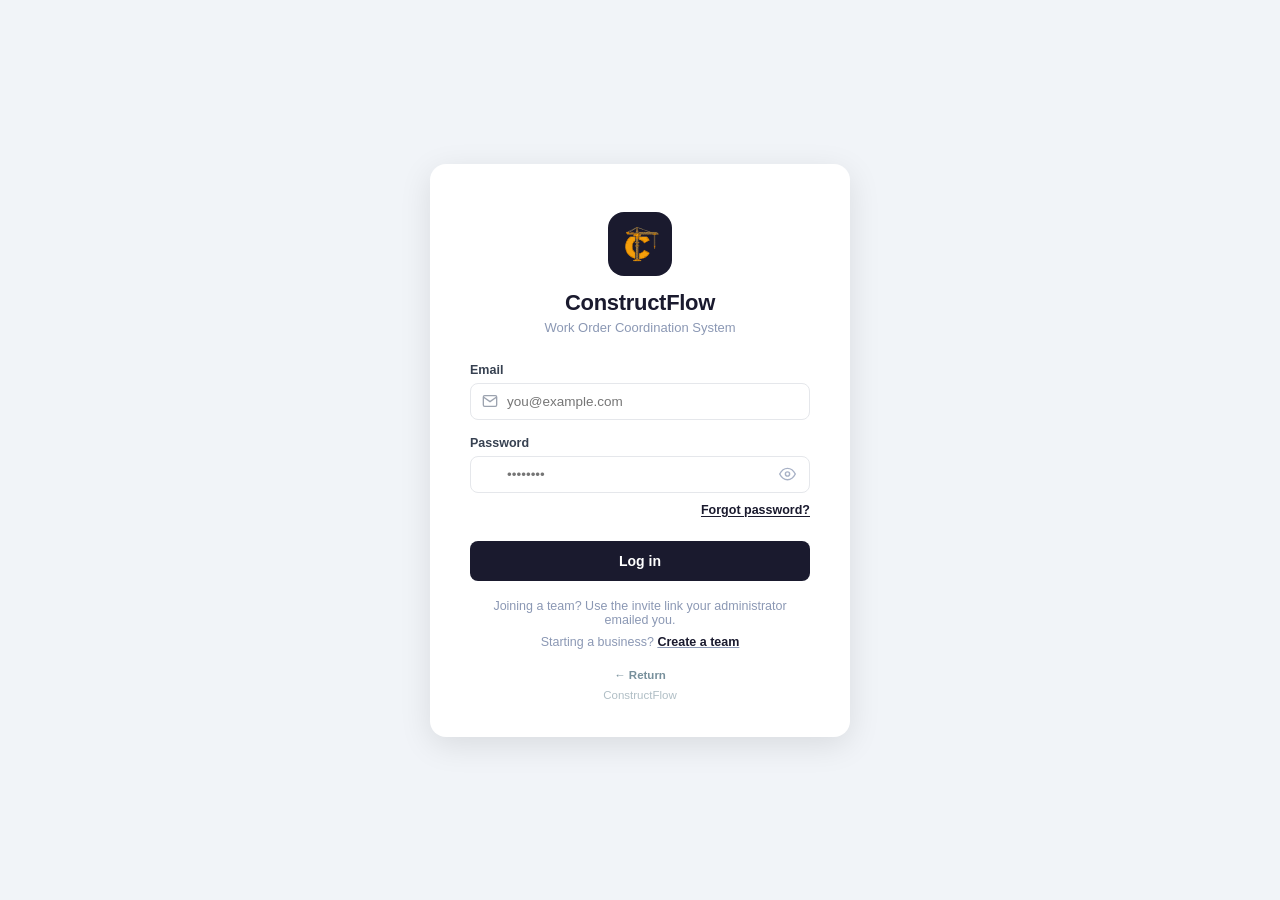
==== commit 49e99745: "Add profile photos, view/edit split, fix schema import, and harden security" ====
--- a/admin.html
+++ b/admin.html
@@ -47,10 +47,11 @@
       </nav>
 
       <div class="sidebar-signout">
-        <button class="btn-signout" onclick="doSignout()">
-          <svg viewBox="0 0 24 24" fill="none" stroke="currentColor" stroke-width="2"><path d="M9 21H5a2 2 0 0 1-2-2V5a2 2 0 0 1 2-2h4"/><polyline points="16 17 21 12 16 7"/><line x1="21" y1="12" x2="9" y2="12"/></svg>
-          Sign Out
-        </button>
+        <div style="padding:0 4px 10px;font-size:11px;text-align:center">
+          <a href="terms.html" style="color:var(--muted);text-decoration:none">Terms</a>
+          <span style="color:var(--muted)"> &middot; </span>
+          <a href="privacy.html" style="color:var(--muted);text-decoration:none">Privacy</a>
+        </div>
       </div>
     </aside>
 
@@ -82,6 +83,8 @@
             <div class="menu" id="adm-settings-menu">
               <button class="menu-item" onclick="openSettings('team')">Team Settings</button>
               <button class="menu-item" onclick="openSettings('profile')">My Profile</button>
+              <div style="height:1px;background:var(--border);margin:4px 0"></div>
+              <button class="menu-item" style="color:var(--red)" onclick="doSignout()">Sign Out</button>
             </div>
           </div>
         </div>
@@ -94,8 +97,6 @@
           <div class="page-header">
             <div>
               <h1>Team Administration</h1>
-              <!-- Team name comes from the server on every load and is
-                   written here by app.js — never hardcoded in markup. -->
               <p id="adm-dash-sub">Loading team&hellip;</p>
             </div>
           </div>
@@ -178,10 +179,7 @@
   </div>
 </div>
 
-<!-- ══ INVITE MEMBER MODAL ═══════════════════════════════
-     The role chosen here is written onto the invitation row, and
-     auth.php reads it from there when the link is opened. It is not
-     re-sent by the person accepting, so it cannot be swapped. -->
+<!-- ══ INVITE MEMBER MODAL ═══════════════════════════════ -->
 <div class="overlay" id="modal-invite">
   <div class="modal" style="max-width:440px">
         <div class="modal-header">
@@ -211,8 +209,6 @@
       <div class="two-col" style="grid-template-columns:1fr 1fr;gap:12px">
         <div class="form-group">
           <label>Birthdate</label>
-          <!-- app.js sets max to today at load, so a future date can't
-               be picked. teams.php validates it again regardless. -->
           <input class="form-control" type="date" id="inv-birth"/>
         </div>
         <div class="form-group">
@@ -278,30 +274,62 @@
     </div>
     <div class="modal-body">
       <div style="text-align:center;margin-bottom:18px">
-        <div class="avatar" id="prof-av" style="width:64px;height:64px;font-size:24px;margin:0 auto 12px"></div>
+        <div class="avatar-wrap">
+          <div class="avatar" id="prof-av" style="width:64px;height:64px;font-size:24px" onclick="viewAvatar()"></div>
+          <button type="button" class="avatar-edit-badge" id="prof-photo-btn" style="display:none" title="Change photo" aria-label="Change photo" onclick="document.getElementById('prof-photo-inp').click()">
+            <svg viewBox="0 0 24 24" fill="none" stroke="currentColor" stroke-width="2.2" stroke-linecap="round" stroke-linejoin="round">
+              <path d="M12 20h9"/>
+              <path d="M16.5 3.5a2.121 2.121 0 0 1 3 3L7 19l-4 1 1-4 12.5-12.5z"/>
+            </svg>
+          </button>
+        </div>
         <div style="font-size:16px;font-weight:700;color:var(--text)" id="prof-name"></div>
         <div style="font-size:12px;color:var(--muted)" id="prof-role"></div>
-      </div>
-      <div class="form-group"><label>Full Name</label><input class="form-control" id="prof-name-inp"/></div>
-      <div class="form-group">
-        <label>Email</label>
-        <input class="form-control" id="prof-email-inp" disabled/>
-        <p style="font-size:11.5px;color:var(--muted);margin-top:5px">
-          Your email identifies your account and cannot be changed here.
+        <input type="file" id="prof-photo-inp" accept="image/jpeg,image/png,image/webp"style="display:none" onchange="stageAvatar(this)"/>
+        <button class="action-link" id="prof-photo-remove" style="color:var(--red);display:none;margin-top:10px" onclick="stageAvatarRemove()">Remove photo</button>
+      </div>
+
+      <!-- READ-ONLY VIEW — where "My Profile" lands you -->
+      <div id="prof-view">
+        <div class="prof-row">
+          <span class="prof-label">Email</span>
+          <span class="prof-value" id="prof-view-email">&mdash;</span>
+        </div>
+        <div class="prof-row">
+          <span class="prof-label">Role</span>
+          <span class="prof-value" id="prof-view-role">&mdash;</span>
+        </div>
+        <div class="prof-row">
+          <span class="prof-label">Team</span>
+          <span class="prof-value" id="prof-view-team">&mdash;</span>
+        </div>
+      </div>
+
+      <!-- EDIT FORM — hidden until Edit Profile is pressed -->
+      <div id="prof-edit" style="display:none">
+        <div class="form-group"><label>Full Name</label><input class="form-control" id="prof-name-inp"/></div>
+        <div class="form-group">
+          <label>Email</label>
+          <input class="form-control" id="prof-email-inp" disabled/>
+          <p style="font-size:11.5px;color:var(--muted);margin-top:5px">
+            Your email identifies your account and cannot be changed here.
+          </p>
+        </div>
+        <p style="font-size:11.5px;color:var(--muted);margin:-4px 0 14px">
+          Your role is set through team management, not from this form.
         </p>
-      </div>
-      <p style="font-size:11.5px;color:var(--muted);margin:-4px 0 14px">
-        Your role is set through team management, not from this form.
-      </p>
-
-      <div class="section-title">Change password</div>
-      <div class="form-group"><label>Current Password</label><input class="form-control" type="password" id="prof-curpass" placeholder="Required only if changing password"/></div>
-      <div class="form-group"><label>New Password</label><input class="form-control" type="password" id="prof-pass" placeholder="Leave blank to keep current"/></div>
-      <p style="font-size:11.5px;color:var(--muted)">Password must contain at least 8 characters, 1 uppercase letter, and 1 number.</p>
+
+        <div class="section-title">Change password</div>
+        <div class="form-group"><label>Current Password</label><input class="form-control" type="password" id="prof-curpass" placeholder="Required only if changing password"/></div>
+        <div class="form-group"><label>New Password</label><input class="form-control" type="password" id="prof-pass" placeholder="Leave blank to keep current"/></div>
+        <p style="font-size:11.5px;color:var(--muted)">Password must contain at least 8 characters, 1 uppercase letter, 1 lowercase letter, and 1 number.</p>
+      </div>
     </div>
     <div class="modal-footer">
-      <button class="btn btn-dark" onclick="closeModal('modal-profile')">Cancel</button>
-      <button class="btn btn-amber" onclick="saveProfile()">Save Changes</button>
+      <button class="btn btn-dark"  id="prof-close-btn" onclick="closeModal('modal-profile')">Close</button>
+      <button class="btn btn-amber" id="prof-edit-btn" onclick="profileEdit()">Edit Profile</button>
+      <button class="btn btn-dark"  id="prof-cancel-btn" style="display:none"  onclick="profileView()">Cancel</button>
+      <button class="btn btn-amber" id="prof-save-btn"   style="display:none"  onclick="saveProfile()">Save Changes</button>
     </div>
   </div>
 </div>
@@ -318,17 +346,44 @@
         <div style="font-size:16px;font-weight:700;color:var(--text)" id="adm-team-name">&mdash;</div>
       </div>
 
-      <div class="form-group">
-        <label>Team name</label>
-        <input class="form-control" id="adm-team-name-inp" maxlength="150"/>
-      </div>
-      <div class="form-group">
-        <label>Description</label>
-        <input class="form-control" id="adm-team-desc-inp" maxlength="500" placeholder="Optional"/>
-      </div>
-      <p style="font-size:11.5px;color:var(--muted);margin:-4px 0 14px">
-        Only administrators can rename the team.
-      </p>
+      <!-- READ-ONLY VIEW — where Team Settings lands you -->
+      <div id="team-view">
+        <div class="info-row">
+          <span class="info-label">Description</span>
+          <span class="info-value" id="team-view-desc">&mdash;</span>
+        </div>
+        <div class="info-row">
+          <span class="info-label">Members</span>
+          <span class="info-value" id="team-view-members">&mdash;</span>
+        </div>
+        <div class="info-row">
+          <span class="info-label">Administrators</span>
+          <span class="info-value" id="team-view-admins">&mdash;</span>
+        </div>
+        <div class="info-row">
+          <span class="info-label">Pending invites</span>
+          <span class="info-value" id="team-view-invites">&mdash;</span>
+        </div>
+        <div class="info-row">
+          <span class="info-label">Created</span>
+          <span class="info-value" id="team-view-created">&mdash;</span>
+        </div>
+      </div>
+
+      <!-- EDIT FORM — hidden until Edit Team is pressed -->
+      <div id="team-edit" style="display:none">
+        <div class="form-group">
+          <label>Team name</label>
+          <input class="form-control" id="adm-team-name-inp" maxlength="150"/>
+        </div>
+        <div class="form-group">
+          <label>Description</label>
+          <input class="form-control" id="adm-team-desc-inp" maxlength="500" placeholder="Optional"/>
+        </div>
+        <p style="font-size:11.5px;color:var(--muted);margin:-4px 0 14px">
+          Only administrators can rename the team.
+        </p>
+      </div>
 
       <div class="section-title">Leaving this team</div>
       <p style="font-size:11.5px;color:var(--muted);line-height:1.6">
@@ -339,9 +394,21 @@
       </p>
     </div>
     <div class="modal-footer">
-      <button class="btn btn-dark" onclick="closeModal('modal-team')">Cancel</button>
-      <button class="btn btn-amber" onclick="saveTeamDetails()">Save Changes</button>
-    </div>
+      <button class="btn btn-dark"  id="team-close-btn"onclick="closeModal('modal-team')">Close</button>
+      <button class="btn btn-amber" id="team-edit-btn" onclick="teamEdit()">Edit Team</button>
+      <button class="btn btn-dark"  id="team-cancel-btn" style="display:none" onclick="teamView()">Cancel</button>
+      <button class="btn btn-amber" id="team-save-btn"   style="display:none" onclick="saveTeamDetails()">Save Changes</button>
+    </div>
+  </div>
+</div>
+
+<!-- ══ AVATAR VIEWER ═════════════════════════════════════ -->
+<div class="overlay" id="modal-avatar" onclick="if(event.target===this) closeModal('modal-avatar')">
+  <div style="position:relative;display:inline-block">
+    <img id="avatar-full" alt="Profile photo"
+         style="width:256px;height:256px;max-width:80vw;max-height:80vw;border-radius:50%;
+                object-fit:cover;border:3px solid var(--card);display:block"/>
+    <button class="lightbox-close" style="top:-8px;right:-8px" onclick="closeModal('modal-avatar')">×</button>
   </div>
 </div>
 
--- a/style.css
+++ b/style.css
@@ -32,8 +32,7 @@
 .login-form{width:100%;display:flex;flex-direction:column;gap:16px}
 .login-group label{display:block;font-size:12.5px;font-weight:600;color:#374151;margin-bottom:6px}
 .input-wrap{position:relative}
-.input-wrap svg{position:absolute;left:12px;top:50%;transform:translateY(-50%);width:16px;height:16px;color:#9ca3af;pointer-events:none}
-.input-wrap input,.input-wrap select{width:100%;padding:10px 12px 10px 36px;border:1.5px solid #e5e7eb;border-radius:8px;font-size:13.5px;font-family:'Inter',sans-serif;color:#374151;background:#fff;outline:none;transition:border .2s;-webkit-appearance:none}
+.input-wrap > svg{position:absolute;left:12px;top:50%;transform:translateY(-50%);width:16px;height:16px;color:#9ca3af;pointer-events:none}.input-wrap input,.input-wrap select{width:100%;padding:10px 12px 10px 36px;border:1.5px solid #e5e7eb;border-radius:8px;font-size:13.5px;font-family:'Inter',sans-serif;color:#374151;background:#fff;outline:none;transition:border .2s;-webkit-appearance:none}
 .input-wrap input:focus,.input-wrap select:focus{border-color:#1a1a2e}
 .btn-login{margin-top:8px;padding:12px;background:#1a1a2e;color:#fff;border:none;border-radius:8px;font-size:14px;font-weight:600;cursor:pointer;transition:background .2s;width:100%}
 .btn-login:hover{background:#2d3561}
@@ -43,6 +42,7 @@
 .login-home{color:#78909c;text-decoration:none;font-weight:600}
 .login-home:hover{color:var(--amber);text-decoration:underline}
 .login-err{color:#ef4444;font-size:12.5px;text-align:center;display:none;margin-top:-8px}
+.login-err.show{display:block}
 
 /* ═══ DASHBOARD LAYOUT ═══ */
 .dash{display:flex;width:100%;height:100vh;overflow:hidden}
@@ -53,6 +53,10 @@
 .sidebar-user{padding:14px 16px;display:flex;align-items:center;gap:10px;border-bottom:1px solid var(--border);cursor:pointer}
 .sidebar-user:hover{background:rgba(255,255,255,.03)}
 .avatar{width:32px;height:32px;border-radius:50%;display:flex;align-items:center;justify-content:center;font-weight:700;font-size:12px;flex-shrink:0}
+.avatar-wrap{position:relative;width:64px;height:64px;margin:0 auto 12px}
+.avatar-edit-badge{position:absolute;right:-2px;bottom:-2px;width:26px;height:26px;border-radius:50%;background:var(--amber);color:#1a1a2e;border:2px solid var(--card);padding:0;cursor:pointer;display:flex;align-items:center;justify-content:center}
+.avatar-edit-badge:hover{background:var(--amber-dk)}
+.avatar-edit-badge svg{width:13px;height:13px}
 .av-amber{background:var(--amber);color:#1a1a2e}
 .av-blue{background:var(--blue);color:#fff}
 .av-green{background:var(--green);color:#fff}
@@ -214,6 +218,18 @@
 .event-by{font-size:11.5px;color:var(--muted)}
 .event-time{font-size:11.5px;color:var(--muted);white-space:nowrap}
 
+/* SHOW PASSWORD */
+.pw-wrap{position:relative}
+.pw-wrap input,.input-wrap .pw-wrap input{padding-right:40px}
+.pw-wrap .pw-toggle{z-index:2}
+.pw-toggle{
+  position:absolute;right:10px;top:50%;transform:translateY(-50%);
+  background:none;border:none;cursor:pointer;padding:4px;line-height:0;
+  color:var(--muted,#8b98b4);opacity:.75;
+}
+.pw-toggle:hover{opacity:1}
+.pw-toggle svg{width:17px;height:17px}
+
 /* FILTER BUTTONS */
 .reports-filter{display:flex;gap:8px;flex-wrap:wrap;margin-bottom:16px}
 .filter-btn{padding:6px 14px;border-radius:20px;border:1px solid var(--border);background:var(--card);color:var(--muted);font-size:12px;font-weight:500;cursor:pointer;transition:all .15s;font-family:'Inter',sans-serif}
@@ -246,6 +262,10 @@
 .btn-close:hover{color:var(--text);background:var(--border)}
 .modal-body{padding:24px;overflow-y:auto;flex:1}
 .modal-footer{padding:16px 24px;border-top:1px solid var(--border);display:flex;gap:10px;justify-content:flex-end;flex-shrink:0}
+.prof-row,.info-row{display:flex;justify-content:space-between;align-items:baseline;gap:12px;padding:11px 0;border-bottom:1px solid var(--border)}
+.prof-row:last-child,.info-row:last-child{border-bottom:none}
+.prof-label,.info-label{font-size:12px;color:var(--muted);flex-shrink:0}
+.prof-value,.info-value{font-size:13px;font-weight:600;color:var(--text);text-align:right;min-width:0;word-break:break-word}
 
 /* FORM */
 .form-group{margin-bottom:18px}
@@ -323,7 +343,7 @@
 /* MOBILE */
 .mobile-card-list{display:none}
 .m-card{background:var(--card);border:1px solid var(--border);border-radius:var(--radius);padding:14px 16px;margin-bottom:10px}
-.m-card-top{display:flex;justify-content:space-between;align-items:flex-start;margin-bottom:8px}
+.m-card-top{display:flex;justify-content:space-between;align-items:flex-start;margin-bottom:8px;gap:8px}
 .m-card-title{font-size:13.5px;font-weight:600;color:var(--text)}
 .m-card-id{font-size:11.5px;color:var(--muted);font-weight:500;margin-top:2px}
 .m-card-loc{font-size:12px;color:var(--muted);margin-bottom:10px}
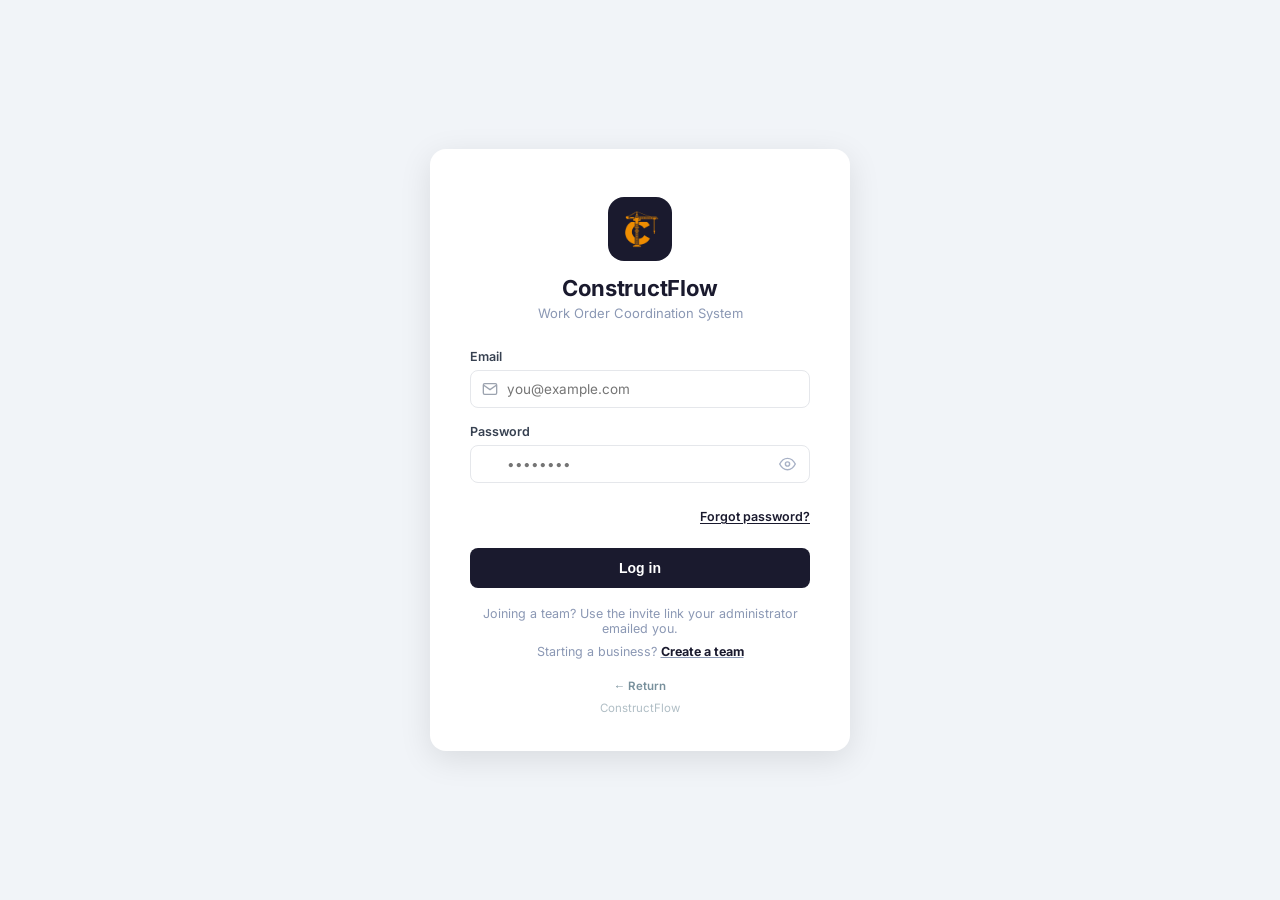
==== commit 95cf679c: "Redesign dashboards and fix system check issues" ====
--- a/admin.html
+++ b/admin.html
@@ -6,7 +6,6 @@
 <meta name="theme-color" content="#f59e0b"/>
 <link rel="manifest" href="manifest.json"/>
 <title>ConstructFlow — Team Administration</title>
-<link href="https://fonts.googleapis.com/css2?family=Inter:wght@300;400;500;600;700;800&display=swap" rel="stylesheet"/>
 <link rel="stylesheet" href="style.css"/>
 <link rel="icon" type="image/x-icon" href="logo/favicon.ico"/>
 <link rel="icon" type="image/png" sizes="96x96" href="logo/favicon-96.png"/>
@@ -22,7 +21,7 @@
 
     <!-- ── SIDEBAR ─────────────────────────────────────── -->
     <aside class="sidebar">
-            <div class="sidebar-logo"><div class="logo-badge"><img src="logo/logo.svg" alt="ConstructFlow"/></div><div class="logo-name">CONSTRUCTFLOW</div></div>
+            <div class="sidebar-logo"><div class="logo-badge"><img src="logo/logo.png" alt="ConstructFlow"/></div><div class="logo-name">CONSTRUCTFLOW</div></div>
       <div class="sidebar-user">
         <div class="avatar av-red" id="adm-av">A</div>
         <div class="user-info">
@@ -32,6 +31,7 @@
       </div>
 
       <nav class="sidebar-nav">
+        <div class="nav-label">Main Menu</div>
         <div class="nav-item active" id="adm-nav-dash" onclick="switchView('admin','dashboard')">
           <svg viewBox="0 0 24 24" fill="none" stroke="currentColor" stroke-width="2"><rect x="3" y="3" width="7" height="7"/><rect x="14" y="3" width="7" height="7"/><rect x="14" y="14" width="7" height="7"/><rect x="3" y="14" width="7" height="7"/></svg>
           Dashboard
@@ -39,6 +39,11 @@
         <div class="nav-item" id="adm-nav-members" onclick="switchView('admin','members')">
           <svg viewBox="0 0 24 24" fill="none" stroke="currentColor" stroke-width="2"><path d="M17 21v-2a4 4 0 0 0-4-4H5a4 4 0 0 0-4 4v2"/><circle cx="9" cy="7" r="4"/><path d="M23 21v-2a4 4 0 0 0-3-3.87"/></svg>
           Members
+        </div>
+        <div class="nav-label">Records</div>
+        <div class="nav-item" id="adm-nav-rep" onclick="switchView('admin','reports')">
+          <svg viewBox="0 0 24 24" fill="none" stroke="currentColor" stroke-width="2"><path d="M14 2H6a2 2 0 0 0-2 2v16a2 2 0 0 0 2 2h12a2 2 0 0 0 2-2V8z"/><polyline points="14 2 14 8 20 8"/><line x1="16" y1="13" x2="8" y2="13"/><line x1="16" y1="17" x2="8" y2="17"/></svg>
+          Reports &amp; Exports
         </div>
         <div class="nav-item" id="adm-nav-logs" onclick="switchView('admin','logs')">
           <svg viewBox="0 0 24 24" fill="none" stroke="currentColor" stroke-width="2"><path d="M14 2H6a2 2 0 0 0-2 2v16a2 2 0 0 0 2 2h12a2 2 0 0 0 2-2V8z"/><polyline points="14 2 14 8 20 8"/></svg>
@@ -99,32 +104,25 @@
               <h1>Team Administration</h1>
               <p id="adm-dash-sub">Loading team&hellip;</p>
             </div>
-          </div>
-
-          <div class="stats-grid">
-            <div class="stat-card"><div class="stat-label">Active Members</div><div class="stat-value" id="adm-stat-members">0</div></div>
-            <div class="stat-card"><div class="stat-label">Invitations Sent</div><div class="stat-value" id="adm-stat-invites">0</div></div>            
-            <div class="stat-card"><div class="stat-label">Awaiting a Role</div><div class="stat-value" id="adm-stat-unassigned">0</div></div>
-          </div>
-
-          <div class="two-col">
-            <div>
-              <div class="section-title">Recent Activity</div>
-              <div class="widget">
-                <div id="adm-events-list"><div class="empty-state"><p>No activity yet</p></div></div>
+            <div class="ph-actions">
+              <button class="btn btn-amber" onclick="openInviteModal()">Invite member</button>
+            </div>
+          </div>
+
+          <div class="stats-panel cols-3">
+            <div class="stat-cell"><div class="stat-label">Active Members</div><div class="stat-value" id="adm-stat-members">0</div></div>
+            <div class="stat-cell"><div class="stat-label">Invitations Sent</div><div class="stat-value" id="adm-stat-invites">0</div></div>
+            <div class="stat-cell"><div class="stat-label">Awaiting a Role</div><div class="stat-value" id="adm-stat-unassigned">0</div></div>
+          </div>
+
+          <div class="widget widget-bleed">
+            <div class="widget-header">
+              <div>
+                <div class="widget-title">Recent activity</div>
               </div>
-            </div>
-            <div>
-              <div class="section-title">Add someone</div>
-              <div class="widget">
-                <p style="font-size:12.5px;color:var(--muted);line-height:1.6;margin-bottom:14px">
-                  Email is the only way onto this team. Invite someone and pick
-                  their role — they set a password from the link and arrive ready
-                  to work.
-                </p>
-                <button class="btn btn-amber" style="width:100%;justify-content:center" onclick="switchView('admin','members')">Go to Members</button>
-              </div>
-            </div>
+              <div class="widget-head-actions"><button class="btn btn-sm btn-dark" onclick="switchView('admin','logs')">View all</button></div>
+            </div>
+            <div id="adm-events-list"><div class="empty-state"><p>No activity yet</p></div></div>
           </div>
         </div>
 
@@ -149,27 +147,118 @@
             <div id="adm-invite-list"></div>
           </div>
 
-                    <div class="widget" style="padding:0">
-            <div class="table-wrap" style="border:none;border-radius:0">
-              <table>
-                <thead><tr><th>Member</th><th>Role</th><th>Joined</th><th>Actions</th></tr></thead>
-                <tbody id="adm-member-table"></tbody>
-              </table>
-            </div>
-            <div class="mobile-card-list" id="adm-member-cards" style="padding:14px"></div>
-          </div>
+          <div class="table-wrap">
+            <table>
+              <thead><tr><th>Member</th><th>Role</th><th>Joined</th><th>Actions</th></tr></thead>
+              <tbody id="adm-member-table"></tbody>
+            </table>
+          </div>
+          <div class="mobile-card-list" id="adm-member-cards"></div>
         </div>
 
         <!-- ── ACTIVITY LOGS ─────────────────────────── -->
+        <!-- REPORTS & EXPORTS -->
+        <div class="view" id="adm-reports">
+          <div class="page-header">
+            <div><h1>Reports &amp; Exports</h1><p>Summaries of everything this team has recorded.</p></div>
+          </div>
+
+          <!-- The filters drive every output below, so they sit above all
+               three rather than being repeated inside each. -->
+          <div class="filter-bar" id="ar-filters">
+            <div class="fb-field">
+              <label>Period</label>
+              <select class="form-control" id="ar-range" onchange="admRangePreset(this.value)">
+                <option value="30">Last 30 days</option>
+                <option value="month">This month</option>
+                <option value="90">Last 90 days</option>
+                <option value="all">All time</option>
+                <option value="custom">Custom dates&hellip;</option>
+              </select>
+            </div>
+            <!-- Only for "Custom dates", as on the workload screen. -->
+            <div class="fb-dates fb-hide" id="ar-dates">
+              <div class="fb-field"><label>From</label><input type="date" class="form-control" id="ar-from"/></div>
+              <div class="fb-field"><label>To</label><input type="date" class="form-control" id="ar-to"/></div>
+              <button class="btn btn-amber" onclick="admLoadSummary()">Apply</button>
+            </div>
+            <div class="fb-field">
+              <label>Severity</label>
+              <select class="form-control" id="ar-sev" onchange="admLoadSummary()">
+                <option value="">All severities</option>
+                <option value="low">Low</option>
+                <option value="moderate">Moderate</option>
+                <option value="high">High</option>
+                <option value="critical">Critical</option>
+              </select>
+            </div>
+            <span class="form-hint" id="ar-range-note"></span>
+          </div>
+
+          <div class="reports-filter" style="margin-bottom:14px">
+            <button class="filter-btn active" id="ar-tab-reports" onclick="admSwitchSummary('reports')">Inspection Reports</button>
+            <button class="filter-btn" id="ar-tab-workorders" onclick="admSwitchSummary('workorders')">Work Orders</button>
+            <button class="filter-btn" id="ar-tab-workload" onclick="admSwitchSummary('workload')">Workload</button>
+          </div>
+
+          <!-- Inspection reports / work orders share one pane. -->
+          <div id="ar-pane-summary">
+            <div class="stats-panel" id="ar-stats"></div>
+            <div class="section-header" style="margin-top:4px">
+              <div class="section-title" id="ar-table-title">Inspection Reports</div>
+              <button class="btn btn-sm btn-amber" onclick="admPrintSummary()">Print / Save as PDF</button>
+            </div>
+            <div class="table-wrap">
+              <table><thead id="ar-head"></thead><tbody id="ar-body"></tbody></table>
+            </div>
+            <div class="mobile-card-list" id="ar-cards"></div>
+          </div>
+
+          <!-- Workload shares the view but not the filters: it ranks people
+               over a period, so severity and status filters make no sense
+               here and it carries its own date range. -->
+          <div id="ar-pane-workload" style="display:none">
+            <div class="filter-bar">
+              <div class="fb-field">
+                <label>Period</label>
+                <select class="form-control" id="ar-wl-range" onchange="wlRangePreset('ar',this.value)">
+                  <option value="30">Last 30 days</option>
+                  <option value="month">This month</option>
+                  <option value="90">Last 90 days</option>
+                  <option value="all">All time</option>
+                  <option value="custom">Custom dates&hellip;</option>
+                </select>
+              </div>
+              <div class="fb-dates fb-hide" id="ar-wl-dates">
+                <div class="fb-field"><label>From</label><input type="date" class="form-control" id="ar-wl-from"/></div>
+                <div class="fb-field"><label>To</label><input type="date" class="form-control" id="ar-wl-to"/></div>
+                <button class="btn btn-amber" onclick="wlLoad('ar')">Apply</button>
+              </div>
+              <div class="fb-field">
+                <label>Rank by</label>
+                <div class="reports-filter" style="margin:0">
+                  <button class="filter-btn active" id="ar-wl-mode-weighted" onclick="wlSetMode('ar','weighted')">Weighted</button>
+                  <button class="filter-btn" id="ar-wl-mode-count" onclick="wlSetMode('ar','count')">Count</button>
+                </div>
+              </div>
+              <div class="fb-actions">
+                <button class="btn btn-dark" onclick="wlPrint('ar')">Print / Save as PDF</button>
+              </div>
+            </div>
+            <div id="ar-wl-body"></div>
+          </div>
+
+        </div>
+
         <div class="view" id="adm-logs">
           <div class="page-header">
             <div><h1>Activity Logs</h1><p>Audit trail for this team.</p></div>
             <div class="ph-actions">
-              <button class="btn btn-dark" onclick="exportRecords()">Export CSV</button>
+              <button class="btn btn-dark" onclick="exportRecords()">Export</button>
               <button class="btn btn-dark" onclick="clearLogs()">Clear Logs</button>
             </div>
           </div>
-          <div class="widget">
+          <div class="widget widget-bleed">
             <div id="adm-logs-list"><div class="empty-state"><p>No logs yet</p></div></div>
           </div>
         </div>
@@ -273,7 +362,7 @@
       <button class="btn-close" onclick="closeModal('modal-profile')">×</button>
     </div>
     <div class="modal-body">
-      <div style="text-align:center;margin-bottom:18px">
+      <div class="prof-head">
         <div class="avatar-wrap">
           <div class="avatar" id="prof-av" style="width:64px;height:64px;font-size:24px" onclick="viewAvatar()"></div>
           <button type="button" class="avatar-edit-badge" id="prof-photo-btn" style="display:none" title="Change photo" aria-label="Change photo" onclick="document.getElementById('prof-photo-inp').click()">
@@ -283,8 +372,8 @@
             </svg>
           </button>
         </div>
-        <div style="font-size:16px;font-weight:700;color:var(--text)" id="prof-name"></div>
-        <div style="font-size:12px;color:var(--muted)" id="prof-role"></div>
+        <div class="prof-head-name" id="prof-name"></div>
+        <div class="prof-head-role" id="prof-role"></div>
         <input type="file" id="prof-photo-inp" accept="image/jpeg,image/png,image/webp"style="display:none" onchange="stageAvatar(this)"/>
         <button class="action-link" id="prof-photo-remove" style="color:var(--red);display:none;margin-top:10px" onclick="stageAvatarRemove()">Remove photo</button>
       </div>
@@ -308,21 +397,21 @@
       <!-- EDIT FORM — hidden until Edit Profile is pressed -->
       <div id="prof-edit" style="display:none">
         <div class="form-group"><label>Full Name</label><input class="form-control" id="prof-name-inp"/></div>
-        <div class="form-group">
-          <label>Email</label>
+        <div class="form-group" style="margin-bottom:0">
+          <label>Email <span class="info-wrap"><button type="button" class="info-btn" aria-expanded="false" aria-label="About your email and role" onclick="toggleInfo(this)"><svg viewBox="0 0 24 24" fill="none" stroke="currentColor" stroke-width="2.2" stroke-linecap="round"><circle cx="12" cy="12" r="10"/><path d="M12 16v-5"/><path d="M12 8h.01"/></svg></button><span class="info-pop" role="note" hidden>Your email identifies your account and cannot be changed here. Your role is set through team management, not from this form.</span></span></label>
           <input class="form-control" id="prof-email-inp" disabled/>
-          <p style="font-size:11.5px;color:var(--muted);margin-top:5px">
-            Your email identifies your account and cannot be changed here.
-          </p>
-        </div>
-        <p style="font-size:11.5px;color:var(--muted);margin:-4px 0 14px">
-          Your role is set through team management, not from this form.
-        </p>
-
-        <div class="section-title">Change password</div>
-        <div class="form-group"><label>Current Password</label><input class="form-control" type="password" id="prof-curpass" placeholder="Required only if changing password"/></div>
-        <div class="form-group"><label>New Password</label><input class="form-control" type="password" id="prof-pass" placeholder="Leave blank to keep current"/></div>
-        <p style="font-size:11.5px;color:var(--muted)">Password must contain at least 8 characters, 1 uppercase letter, 1 lowercase letter, and 1 number.</p>
+        </div>
+
+        <!-- Changing a password is a separate job from editing a profile,
+             so it is set off behind a rule rather than reading as two more
+             profile fields. -->
+        <div class="prof-section">
+          <div class="section-title">Change password</div>
+          <p class="prof-section-note">Leave both boxes empty to keep your current password.</p>
+          <div class="form-group"><label>Current Password</label><input class="form-control" type="password" id="prof-curpass" placeholder="Required only if changing password"/></div>
+          <div class="form-group" style="margin-bottom:0"><label>New Password</label><input class="form-control" type="password" id="prof-pass" placeholder="Leave blank to keep current"/></div>
+          <p class="form-hint">At least 8 characters, with one uppercase letter, one lowercase letter and one number.</p>
+        </div>
       </div>
     </div>
     <div class="modal-footer">
--- a/style.css
+++ b/style.css
@@ -1,3 +1,15 @@
+/* Inter, self-hosted. One variable file covers 300-800.
+   Previously loaded from fonts.googleapis.com, which cost two extra
+   DNS+TLS round trips and blocked first render (~3s measured). */
+@font-face{
+  font-family:"Inter";
+  font-style:normal;
+  font-weight:300 800;
+  font-display:swap;
+  src:url("fonts/inter-variable-latin.woff2") format("woff2");
+  unicode-range:U+0000-00FF,U+0131,U+0152-0153,U+02BB-02BC,U+02C6,U+02DA,U+02DC,U+0304,U+0308,U+0329,U+2000-206F,U+20AC,U+2122,U+2191,U+2193,U+2212,U+2215,U+FEFF,U+FFFD;
+}
+
 /* ═══════════════════════════════════════════════════════
    ConstructFlow — Stylesheet
    Shared across 
@@ -10,11 +22,23 @@
 
 *,*::before,*::after{box-sizing:border-box;margin:0;padding:0}
 :root{
+  /* The document scheme, not just the control scheme. Chrome paints a
+     <select> popup panel and the date picker from the DOCUMENT color-scheme;
+     setting it on the control alone leaves the panel white on a dark page. */
+  color-scheme:dark;
   --bg:#0f1117;--sidebar:#161b27;--card:#1c2233;--border:#2a3148;
   --amber:#f59e0b;--amber-dk:#d97706;--blue:#3b82f6;--green:#22c55e;
   --red:#ef4444;--orange:#f97316;--yellow:#eab308;
   --text:#f1f5f9;--muted:#8b98b4;--label:#cbd5e1;
-  --radius:10px;--sidebar-w:230px;
+  --radius:10px;--sidebar-w:230px;--bar-h:64px;
+
+  /* One spacing rhythm for the whole dashboard. Panel padding, grid gaps
+     and stack spacing all come from here, so nothing is eyeballed. */
+  --sp-1:4px;--sp-2:8px;--sp-3:12px;--sp-4:16px;--sp-5:20px;--sp-6:24px;--sp-7:32px;
+  --r-sm:8px;--r-md:12px;--r-lg:14px;
+  /* A flat drop shadow, not a gloss: it exists only to lift a panel off
+     the page so the eye can tell where one ends and the next begins. */
+  --elev:0 1px 2px rgba(0,0,0,.28), 0 10px 24px -14px rgba(0,0,0,.65);
 }
 html,body{height:100%;font-family:'Inter',sans-serif;background:var(--bg);color:var(--text);font-size:14px}
 
@@ -47,12 +71,12 @@
 /* ═══ DASHBOARD LAYOUT ═══ */
 .dash{display:flex;width:100%;height:100vh;overflow:hidden}
 .sidebar{width:var(--sidebar-w);min-width:var(--sidebar-w);background:var(--sidebar);display:flex;flex-direction:column;border-right:1px solid var(--border)}
-.sidebar-logo{padding:18px 16px 14px;display:flex;align-items:center;gap:10px;border-bottom:1px solid var(--border)}
+.sidebar-logo{height:var(--bar-h);flex-shrink:0;padding:0 16px;display:flex;align-items:center;gap:10px;border-bottom:1px solid var(--border)}
 .logo-badge{width:34px;height:34px;border-radius:8px;background:#1a1a2e;display:flex;align-items:center;justify-content:center;flex-shrink:0;overflow:hidden}
 .logo-badge img{width:26px;height:26px;display:block}.logo-name{font-weight:700;font-size:13.5px;color:var(--text)}
 .sidebar-user{padding:14px 16px;display:flex;align-items:center;gap:10px;border-bottom:1px solid var(--border);cursor:pointer}
 .sidebar-user:hover{background:rgba(255,255,255,.03)}
-.avatar{width:32px;height:32px;border-radius:50%;display:flex;align-items:center;justify-content:center;font-weight:700;font-size:12px;flex-shrink:0}
+.avatar{width:32px;height:32px;border-radius:50%;display:flex;align-items:center;justify-content:center;font-weight:700;font-size:11.5px;flex-shrink:0}
 .avatar-wrap{position:relative;width:64px;height:64px;margin:0 auto 12px}
 .avatar-edit-badge{position:absolute;right:-2px;bottom:-2px;width:26px;height:26px;border-radius:50%;background:var(--amber);color:#1a1a2e;border:2px solid var(--card);padding:0;cursor:pointer;display:flex;align-items:center;justify-content:center}
 .avatar-edit-badge:hover{background:var(--amber-dk)}
@@ -64,19 +88,19 @@
 .user-info .uname{font-size:12.5px;font-weight:600;color:var(--text)}
 .user-info .urole{font-size:11px;color:var(--muted);text-transform:uppercase;letter-spacing:.5px}
 .sidebar-nav{flex:1;padding:12px 10px;display:flex;flex-direction:column;gap:2px}
-.nav-label{font-size:10px;color:var(--muted);font-weight:600;letter-spacing:1px;text-transform:uppercase;padding:8px 8px 4px}
-.nav-item{display:flex;align-items:center;gap:10px;padding:9px 10px;border-radius:8px;font-size:13px;font-weight:500;color:var(--muted);cursor:pointer;transition:all .15s}
+/* Grouped section labels. A flat list of six items reads as a pile; the
+   same six under two headings read as a structure. */
+.nav-label{font-size:9.5px;color:var(--muted);font-weight:700;letter-spacing:1px;text-transform:uppercase;padding:var(--sp-5) var(--sp-2) var(--sp-2);opacity:.75}
+.sidebar-nav > .nav-label:first-child{padding-top:var(--sp-2)}
+.nav-item{display:flex;align-items:center;gap:var(--sp-3);padding:var(--sp-2) var(--sp-3);border-radius:var(--r-sm);font-size:12.5px;font-weight:500;color:var(--muted);cursor:pointer;transition:background .15s,color .15s}
 .nav-item:hover{background:var(--card);color:var(--text)}
 .nav-item.active{background:var(--amber);color:#1a1a2e;font-weight:600}
 .nav-item svg{width:16px;height:16px;flex-shrink:0}
 .sidebar-signout{padding:12px 10px;border-top:1px solid var(--border)}
-.btn-signout{display:flex;align-items:center;gap:8px;padding:9px 10px;border-radius:8px;width:100%;background:none;border:none;color:var(--muted);font-size:13px;font-weight:500;cursor:pointer;transition:all .15s;font-family:'Inter',sans-serif}
-.btn-signout:hover{background:rgba(239,68,68,.12);color:#ef4444}
-.btn-signout svg{width:16px;height:16px}
 
 /* MAIN */
 .main{flex:1;display:flex;flex-direction:column;overflow:hidden}
-.topbar{padding:14px 24px;display:flex;align-items:center;justify-content:space-between;border-bottom:1px solid var(--border);background:var(--bg);flex-shrink:0;gap:12px}
+.topbar{height:var(--bar-h);padding:0 24px;display:flex;align-items:center;justify-content:space-between;border-bottom:1px solid var(--border);background:var(--bg);flex-shrink:0;gap:12px}
 .topbar-left{display:flex;align-items:center;gap:10px}
 .topbar-title{font-size:15px;font-weight:600;color:var(--text)}
 .topbar-teamdesc{font-size:11.5px;color:var(--muted);line-height:1.3;margin-top:1px;max-width:340px;overflow:hidden;text-overflow:ellipsis;white-space:nowrap}
@@ -100,123 +124,307 @@
   padding:9px 11px;border-radius:7px;
 }
 .menu-item:hover{background:var(--bg);color:var(--amber)}
-.content{flex:1;overflow-y:auto;padding:24px}
+/* --content-x is the page gutter. The full-bleed table reads it back to
+   cancel itself out, so the two stay locked together. */
+.content{--content-x:var(--sp-7);--content-y:var(--sp-6);flex:1;overflow-y:auto;padding:var(--content-y) var(--content-x)}
+/* A page that ends in a full-bleed list runs it to the bottom of the
+   window: the view is a column at least as tall as the scroll area, and
+   the list takes the leftover height and cancels the bottom padding. A
+   direct child only, so a table nested in a pane is left alone. */
+.view.active:has(> .table-wrap, > .widget-bleed){display:flex;flex-direction:column;min-height:100%}
+.view.active > .table-wrap,
+.view.active > .widget-bleed{flex:1 0 auto;margin-bottom:calc(var(--content-y) * -1);border-bottom:none}
+/* The panel now runs past the rows, so the last row needs its own rule
+   to mark where the list ends. */
+.view.active > .table-wrap tbody tr:last-child,
+.view.active > .widget-bleed .event-row:last-child{border-bottom:1px solid var(--border)}
 
 /* VIEW SWITCHER */
 .view{display:none}
 .view.active{display:block}
 
 /* PAGE HEADER */
-.page-header{display:flex;align-items:flex-start;justify-content:space-between;margin-bottom:24px;gap:16px;flex-wrap:wrap}
-.view-header{display:flex;align-items:flex-start;justify-content:space-between;margin-bottom:16px;gap:16px;flex-wrap:wrap}
-.page-header h1{font-size:20px;font-weight:700;color:var(--text);letter-spacing:-.3px}
-.page-header p{font-size:12.5px;color:var(--muted);margin-top:3px}
+.page-header{display:flex;align-items:flex-start;justify-content:space-between;margin-bottom:var(--sp-6);gap:var(--sp-4);flex-wrap:wrap}
+.page-header h1{font-size:19px;font-weight:700;color:var(--text);letter-spacing:-.5px}
+.page-header p{font-size:12px;color:var(--muted);margin-top:var(--sp-1);line-height:1.5}
 .ph-actions{display:flex;gap:8px;flex-wrap:wrap}
 
 /* BUTTONS */
-.btn{display:inline-flex;align-items:center;gap:6px;padding:9px 16px;border-radius:8px;border:none;font-size:13px;font-weight:600;cursor:pointer;transition:all .15s;font-family:'Inter',sans-serif}
+.btn{display:inline-flex;align-items:center;gap:6px;padding:9px 16px;border-radius:8px;border:none;font-size:12.5px;font-weight:600;cursor:pointer;transition:all .15s;font-family:'Inter',sans-serif}
 .btn svg{width:15px;height:15px;flex-shrink:0}
 .btn-amber{background:var(--amber);color:#1a1a2e}
 .btn-amber:hover{background:var(--amber-dk)}
 .btn-dark{background:var(--card);color:var(--text);border:1px solid var(--border)}
 .btn-dark:hover{background:var(--border)}
-.btn-danger{background:rgba(239,68,68,.12);color:#f87171;border:1px solid rgba(239,68,68,.2)}
-.btn-danger:hover{background:rgba(239,68,68,.2)}
-.btn-sm{padding:6px 12px;font-size:12px}
-
-/* STATS */
-.stats-grid{display:grid;grid-template-columns:repeat(auto-fit,minmax(160px,1fr));gap:14px;margin-bottom:24px}
-.stat-card{background:var(--card);border:1px solid var(--border);border-radius:var(--radius);padding:16px 18px}
-.stat-label{font-size:10.5px;color:var(--muted);font-weight:600;text-transform:uppercase;letter-spacing:.6px;margin-bottom:8px}
-.stat-value{font-size:28px;font-weight:700;color:var(--text);letter-spacing:-1px;line-height:1}
+.btn-sm{padding:6px 12px;font-size:11.5px}
+
+/* THE STAT PANEL — the four figures as one object rather than four
+   floating cards. The 1px gap sits over a border-coloured backing, which
+   paints the dividers automatically and stays correct at every wrap. */
+.stats-panel{
+  display:grid;grid-template-columns:repeat(4,minmax(0,1fr));
+  gap:1px;background:var(--border);
+  border:1px solid var(--border);border-radius:var(--r-lg);
+  overflow:hidden;margin-bottom:var(--sp-5);
+}
+.stat-cell{background:var(--card);padding:var(--sp-5)}
+/* Two-up all the way down. Stacking four figures into one column turned
+   the top of every phone screen into 360px of empty panel before any
+   actual content. Only below 360px is there not room for two. */
+@media(max-width:1180px){.stats-panel{grid-template-columns:repeat(2,minmax(0,1fr))}}
+@media(max-width:359px){.stats-panel{grid-template-columns:1fr}}
+.stat-label{font-size:10.5px;color:var(--muted);font-weight:600;text-transform:uppercase;letter-spacing:.7px;margin-bottom:var(--sp-3)}
+.stat-value{font-size:26px;font-weight:700;color:var(--text);letter-spacing:-1.2px;line-height:1}
 .stat-value.amber{color:var(--amber)}
 .stat-value.green{color:var(--green)}
 .stat-value.red{color:var(--red)}
 .stat-value.blue{color:var(--blue)}
 
 /* SECTION */
-.section-header{display:flex;align-items:center;justify-content:space-between;margin-bottom:14px}
-.section-title{font-size:14px;font-weight:600;color:var(--text);display:flex;align-items:center;gap:8px}
+.section-header{display:flex;align-items:center;justify-content:space-between;margin-bottom:var(--sp-4);gap:var(--sp-3)}
+.section-title{font-size:13px;font-weight:600;color:var(--text);display:flex;align-items:center;gap:8px}
 .section-title svg{width:15px;height:15px;color:var(--amber)}
 
 /* TABLE */
-.table-wrap{background:var(--card);border:1px solid var(--border);border-radius:var(--radius);overflow:auto}
+.table-wrap{
+  background:var(--card);
+  border:none;border-top:1px solid var(--border);border-bottom:1px solid var(--border);
+  border-radius:0;overflow:auto;box-shadow:none;
+  margin-left:calc(var(--content-x) * -1);
+  margin-right:calc(var(--content-x) * -1);
+}
 table{width:100%;border-collapse:collapse;min-width:600px}
-thead th{padding:10px 14px;text-align:left;font-size:10.5px;font-weight:600;color:var(--muted);text-transform:uppercase;letter-spacing:.5px;border-bottom:1px solid var(--border);white-space:nowrap}
+thead th{padding:var(--sp-3) var(--sp-5);text-align:left;font-size:10px;font-weight:600;color:var(--muted);text-transform:uppercase;letter-spacing:.6px;border-bottom:1px solid var(--border);white-space:nowrap;background:rgba(255,255,255,.015)}
 tbody tr{border-bottom:1px solid var(--border);transition:background .1s}
 tbody tr:last-child{border-bottom:none}
 tbody tr:hover{background:rgba(255,255,255,.02)}
-tbody td{padding:11px 14px;font-size:13px;color:var(--label)}
+/* A row is the click target for its own record. The buttons that used to
+   sit in an Action column are offered inside the detail the row opens, so
+   the table carries data and nothing else. Focusable, because removing the
+   buttons would otherwise take the rows away from the keyboard. */
+.row-link{cursor:pointer}
+tbody tr.row-link:hover{background:rgba(255,255,255,.055)}
+.row-link:focus-visible{outline:2px solid var(--amber);outline-offset:-2px}
+.m-card.row-link:active{transform:scale(.995)}
+tbody td{padding:var(--sp-4) var(--sp-5);font-size:12.5px;color:var(--label)}
 td.id{color:var(--muted);font-size:12px;font-weight:500}
 td.issue{font-weight:500;color:var(--text)}
 
 /* BADGES */
-.badge{display:inline-block;padding:3px 9px;border-radius:20px;font-size:10.5px;font-weight:700;text-transform:uppercase;letter-spacing:.4px;white-space:nowrap}
-.badge-critical{background:rgba(239,68,68,.15);color:#f87171}
-.badge-high{background:rgba(249,115,22,.15);color:#fb923c}
-.badge-moderate{background:rgba(234,179,8,.15);color:#facc15}
-.badge-low{background:rgba(34,197,94,.15);color:#4ade80}
-.badge-pending{background:rgba(139,152,180,.12);color:var(--muted)}
-.badge-assigned{background:rgba(59,130,246,.12);color:#60a5fa}
-.badge-inprogress{background:rgba(245,158,11,.12);color:var(--amber)}
-.badge-completed{background:rgba(34,197,94,.12);color:#4ade80}
+/* SEVERITY — a graded mark. Square corners and a solid rule on the
+   leading edge; the rule takes the text colour, so the grade is
+   legible from the bar before the word is. The fill steps up with the
+   grade, which puts the weight where the urgency is instead of giving
+   all four the same presence. */
+.badge{
+  display:inline-block;padding:3px 9px 3px 7px;
+  border-radius:3px;border-left:3px solid currentColor;
+  font-size:10px;font-weight:700;text-transform:uppercase;letter-spacing:.5px;
+  white-space:nowrap;line-height:1.6;
+}
+/* Severity: an icon and bold coloured text, no box. The icon is a mask
+   filled with currentColor, so it always matches the word; its mark
+   count (! !! !!! and the warning triangle) carries the grade even in
+   greyscale. The word sets the baseline — an empty icon box would
+   otherwise lift it above the text beside the badge — and the icon
+   centres on the line. */
+.badge-low,.badge-moderate,.badge-high,.badge-critical{
+  display:inline-flex;align-items:baseline;gap:5px;
+  background:none;border-left:none;border-radius:0;padding:0;
+  font-weight:800;letter-spacing:.4px;
+}
+.badge-low::before,.badge-moderate::before,.badge-high::before,.badge-critical::before{
+  content:'';width:15px;height:15px;flex-shrink:0;align-self:center;background:currentColor;
+  -webkit-mask:var(--sev-icon) center/contain no-repeat;
+          mask:var(--sev-icon) center/contain no-repeat;
+}
+.badge-low{color:#4ade80;--sev-icon:url("data:image/svg+xml,%3Csvg xmlns='http://www.w3.org/2000/svg' viewBox='0 0 24 24' fill='none' stroke='black' stroke-width='2' stroke-linecap='round' stroke-linejoin='round'%3E%3Ccircle cx='12' cy='12' r='10'/%3E%3Cpath d='M12 8.5v3.5'/%3E%3Cpath d='M12 15.6v.1'/%3E%3C/svg%3E")}
+.badge-moderate{color:#facc15;--sev-icon:url("data:image/svg+xml,%3Csvg xmlns='http://www.w3.org/2000/svg' viewBox='0 0 24 24' fill='none' stroke='black' stroke-width='2' stroke-linecap='round' stroke-linejoin='round'%3E%3Ccircle cx='12' cy='12' r='10'/%3E%3Cpath d='M9.8 8.5v3.5'/%3E%3Cpath d='M9.8 15.6v.1'/%3E%3Cpath d='M14.2 8.5v3.5'/%3E%3Cpath d='M14.2 15.6v.1'/%3E%3C/svg%3E")}
+.badge-high{color:#fb923c;--sev-icon:url("data:image/svg+xml,%3Csvg xmlns='http://www.w3.org/2000/svg' viewBox='0 0 24 24' fill='none' stroke='black' stroke-width='2' stroke-linecap='round' stroke-linejoin='round'%3E%3Ccircle cx='12' cy='12' r='10'/%3E%3Cpath d='M8.2 8.5v3.5'/%3E%3Cpath d='M8.2 15.6v.1'/%3E%3Cpath d='M12 8.5v3.5'/%3E%3Cpath d='M12 15.6v.1'/%3E%3Cpath d='M15.8 8.5v3.5'/%3E%3Cpath d='M15.8 15.6v.1'/%3E%3C/svg%3E")}
+.badge-critical{color:#f87171;--sev-icon:url("data:image/svg+xml,%3Csvg xmlns='http://www.w3.org/2000/svg' viewBox='0 0 24 24' fill='none' stroke='black' stroke-width='2' stroke-linecap='round' stroke-linejoin='round'%3E%3Cpath d='M12 2.6 22.4 20.6H1.6Z'/%3E%3Cpath d='M12 9.2v5'/%3E%3Cpath d='M12 17.4v.1'/%3E%3C/svg%3E")}
+
+/* STATUS — not a scale, so not a chip. A dot and plain text, with no
+   box of its own: where a row carries both, the severity should be the
+   thing the eye lands on. */
+.badge-pending,.badge-assigned,.badge-inprogress,.badge-completed,
+.badge-amber,.badge-green{
+  display:inline-flex;align-items:center;gap:6px;
+  background:none;border-left:none;border-radius:0;
+  padding:0;font-weight:600;letter-spacing:.5px;
+}
+.badge-pending::before,.badge-assigned::before,
+.badge-inprogress::before,.badge-completed::before,
+.badge-amber::before,.badge-green::before{
+  content:'';width:6px;height:6px;border-radius:50%;
+  background:currentColor;flex-shrink:0;
+}
+.badge-pending{color:var(--muted)}
+.badge-assigned{color:#60a5fa}
+.badge-inprogress{color:var(--amber)}
+.badge-completed{color:#4ade80}
+.badge-amber{color:var(--amber)}
+.badge-green{color:#4ade80}
 
 .status{display:flex;align-items:center;gap:5px;font-size:12.5px;font-weight:500;white-space:nowrap}
 .dot{width:7px;height:7px;border-radius:50%;flex-shrink:0}
 .dot-green{background:var(--green)}
 .dot-amber{background:var(--amber)}
 .dot-blue{background:var(--blue)}
-.action-link{color:var(--amber);font-size:12px;font-weight:600;cursor:pointer;text-transform:uppercase;letter-spacing:.3px;background:none;border:none;font-family:'Inter',sans-serif;padding:0}
-.action-link:hover{text-decoration:underline}
+.action-link{display:inline-flex;align-items:center;gap:5px;color:var(--amber);font-size:11px;font-weight:600;cursor:pointer;text-transform:uppercase;letter-spacing:.3px;background:rgba(245,158,11,.10);border:1px solid rgba(245,158,11,.35);border-radius:7px;font-family:'Inter',sans-serif;padding:5px 11px;transition:background .15s,border-color .15s;white-space:nowrap}
+.action-link:hover{background:rgba(245,158,11,.20);border-color:var(--amber);text-decoration:none}
+.action-link+.action-link{margin-left:6px}
+.action-link:disabled{opacity:.45;cursor:not-allowed}
+/* Action cells only (:has keeps this off columns that end in a status badge,
+   e.g. task history). When the column is too narrow the buttons wrap, so
+   centre them and space them evenly instead of a ragged left edge.
+   Browsers without :has() simply keep the previous left alignment. */
+tbody td:has(> .action-link){text-align:center}
+tbody td:has(> .action-link) .action-link{margin:3px}
+tbody td:has(> .action-link) .action-link+.action-link{margin-left:3px}
+
+/* Admin > Members action column. A fixed-width span used to hold the first
+   control so the Remove buttons lined up, but the "Change role" button renders
+   wider than that box and spilled into Remove. A flex row with a gap keeps the
+   alignment and guarantees the spacing. */
+.adm-actions{display:inline-flex;align-items:center;gap:10px}
+.adm-actions-slot{display:inline-flex;align-items:center;min-width:118px}
+.adm-actions-note{font-size:11.5px;color:var(--muted)}
+.adm-actions .action-link+.action-link,
+.adm-actions .action-link{margin:0}
+/* Destructive actions keep the same shape in red. */
+.action-link[style*="--red"]{background:rgba(239,68,68,.10);border-color:rgba(239,68,68,.35)}
+.action-link[style*="--red"]:hover{background:rgba(239,68,68,.20);border-color:var(--red)}
 
 /* TWO-COL */
-.two-col{display:grid;grid-template-columns:1fr 320px;gap:16px}
+.two-col{display:grid;grid-template-columns:minmax(0,1fr) 340px;gap:var(--sp-4);align-items:start}
 
 /* DARK CARD */
 
 /* REPORT CARD (supervisor) */
-.report-card{background:var(--card);border:1px solid var(--border);border-radius:var(--radius);padding:16px 18px;margin-bottom:12px}
+.report-card{
+  background:var(--card);
+  border:none;border-top:1px solid var(--border);border-bottom:1px solid var(--border);
+  border-radius:0;
+  padding:var(--sp-4) var(--panel-x);
+  margin:0 calc(var(--panel-x) * -1) -1px;
+}
+.report-card:last-child{margin-bottom:0}
 .report-card-top{display:flex;align-items:center;justify-content:space-between;margin-bottom:8px}
 .report-card-meta{display:flex;align-items:center;gap:8px}
-.report-card h4{font-size:14px;font-weight:700;color:var(--text);margin:8px 0 6px;letter-spacing:-.1px}
-.report-card p{font-size:12.5px;color:var(--muted);line-height:1.5}
-.report-card-footer{display:flex;align-items:center;justify-content:space-between;margin-top:12px;flex-wrap:wrap;gap:8px}
-.report-card-loc{display:flex;align-items:center;gap:5px;font-size:12px;color:var(--muted)}
-.report-card-loc svg{width:13px;height:13px}
-.report-time{font-size:11.5px;color:var(--muted)}
-.btn-assign{display:inline-flex;align-items:center;gap:5px;padding:6px 14px;border-radius:6px;background:rgba(245,158,11,.1);color:var(--amber);border:1px solid rgba(245,158,11,.25);font-size:12px;font-weight:600;cursor:pointer;transition:all .15s;font-family:'Inter',sans-serif}
+.report-card h4{font-size:13px;font-weight:700;color:var(--text);margin:8px 0 6px;letter-spacing:-.1px}
+.report-card p{font-size:12px;color:var(--muted);line-height:1.5}
+/* No wrap: the action stays on the right of the location line whatever
+   the location says. Wrapping made identical rows lay out differently
+   purely on the length of an address. */
+.report-card-footer{display:flex;align-items:center;justify-content:space-between;margin-top:12px;flex-wrap:nowrap;gap:10px}
+/* A block, not a flex row, so the text can actually take an ellipsis —
+   text-overflow does not apply to an anonymous flex item. */
+.report-card-loc{
+  display:block;flex:1 1 auto;min-width:0;
+  overflow:hidden;white-space:nowrap;text-overflow:ellipsis;
+  font-size:11.5px;color:var(--muted);
+}
+.report-card-loc svg{width:13px;height:13px;vertical-align:-2px;margin-right:5px;flex-shrink:0}
+.report-time{font-size:11px;color:var(--muted)}
+.btn-assign{display:inline-flex;align-items:center;gap:5px;padding:6px 14px;border-radius:6px;background:rgba(245,158,11,.1);color:var(--amber);border:1px solid rgba(245,158,11,.25);font-size:11.5px;font-weight:600;cursor:pointer;transition:all .15s;font-family:'Inter',sans-serif;flex-shrink:0;white-space:nowrap}
 .btn-assign:hover{background:rgba(245,158,11,.2)}
 .btn-assign:disabled{opacity:.4;cursor:not-allowed}
 
 /* WIDGET */
-.widget{background:var(--card);border:1px solid var(--border);border-radius:var(--radius);padding:16px 18px;margin-bottom:14px}
-.widget-header{display:flex;align-items:center;justify-content:space-between;margin-bottom:14px}
-.widget-title{font-size:13px;font-weight:600;color:var(--text)}
-.wo-list{display:flex;flex-direction:column;gap:8px}
-.wo-row{display:flex;align-items:center;justify-content:space-between;font-size:13px;color:var(--label)}
+/* THE PANEL — the single surface every dashboard block sits on.
+   .widget, .stat-card and .table-wrap previously each declared their own
+   background, border, radius and padding, which is why a page could show
+   three card styles at once. They now share one definition. */
+/* A card: inset, bordered, rounded. --panel-x is its horizontal padding,
+   read back by any row that pulls out to the panel edge so the two can
+   never drift apart. */
+.widget{
+  --panel-x:var(--sp-5);
+  background:var(--card);border:1px solid var(--border);
+  border-radius:var(--r-lg);padding:var(--sp-5) var(--panel-x);
+  margin-bottom:var(--sp-5);box-shadow:none;overflow:hidden;
+}
+.widget-header{
+  display:flex;align-items:flex-start;justify-content:space-between;
+  gap:var(--sp-3);margin-bottom:var(--sp-4);
+}
+.widget-title{font-size:13.5px;font-weight:650;color:var(--text);letter-spacing:-.2px}
+.widget-head-actions{display:flex;align-items:center;gap:var(--sp-2);flex-shrink:0}
+
+/* THE SUMMARY CARD — one card holding the four figures and the work
+   order status, divided internally rather than split into two slabs. */
+.summary-card{
+  background:var(--card);border:1px solid var(--border);
+  border-radius:var(--r-lg);overflow:hidden;margin-bottom:var(--sp-5);
+}
+.summary-card > .stats-panel{margin:0;border:none;border-radius:0}
+.summary-card > .widget{
+  margin:0;border:none;border-top:1px solid var(--border);
+  border-radius:0;overflow:visible;
+}
+/* Three figures (admin). Kept three across: at two-up the third would sit
+   alone with an empty, border-coloured slot beside it. */
+.stats-panel.cols-3{grid-template-columns:repeat(3,minmax(0,1fr))}
+@media(max-width:359px){.stats-panel.cols-3{grid-template-columns:1fr}}
+
+/* Inside a panel, queue cards become rows, like the report rows on the
+   supervisor dashboard. A bordered card inside a bordered card is the
+   clutter the panels were meant to remove. */
+.widget .queue-card{
+  border:none;border-top:1px solid var(--border);border-bottom:1px solid var(--border);
+  border-radius:0;
+  padding:var(--sp-4) var(--panel-x);
+  margin:0 calc(var(--panel-x) * -1) -1px;
+}
+.widget .queue-card:last-child{margin-bottom:0}
+/* Flat and spread: three equal columns rather than three items bunched at
+   the left of a very wide band. Matches the rhythm of the stat cells. */
+.wo-list{display:grid;grid-template-columns:repeat(3,minmax(0,1fr));gap:var(--sp-3)}
+.wo-row{display:flex;align-items:center;justify-content:center;gap:var(--sp-2);font-size:12.5px;color:var(--label)}
+.wo-row .count{font-size:14px;font-weight:700;color:var(--text)}
 .wo-row .count{font-weight:700;color:var(--text)}
 
 /* QUEUE CARD (field worker) */
 .queue-card{background:var(--card);border:1px solid var(--border);border-radius:var(--radius);padding:16px 18px;margin-bottom:10px;border-left:3px solid var(--amber)}
 .queue-card.done{border-left-color:var(--green);opacity:.8}
 .queue-card-top{display:flex;align-items:center;gap:8px;margin-bottom:8px}
-.queue-card h4{font-size:13.5px;font-weight:700;color:var(--text);margin:6px 0 4px}
-.queue-card p{font-size:12.5px;color:var(--muted)}
+.queue-card h4{font-size:13px;font-weight:700;color:var(--text);margin:6px 0 4px}
+.queue-card p{font-size:12px;color:var(--muted)}
 .queue-card-foot{display:flex;align-items:center;justify-content:space-between;margin-top:12px;flex-wrap:wrap;gap:8px}
 
 /* TASK PANEL */
 
 /* ADMIN */
-.chip{display:inline-block;padding:3px 9px;border-radius:4px;font-size:10.5px;font-weight:700;letter-spacing:.3px;line-height:1.5;white-space:nowrap}
+.chip{display:inline-block;padding:3px 9px;border-radius:4px;font-size:10px;font-weight:700;letter-spacing:.3px;line-height:1.5;white-space:nowrap}
 .chip-admin{background:rgba(239,68,68,.12);color:#f87171}
 .chip-sup{background:rgba(59,130,246,.12);color:#60a5fa}
 .chip-insp{background:rgba(34,197,94,.12);color:#4ade80}
 .chip-worker{background:rgba(234,179,8,.12);color:#facc15}
-.event-row{padding:10px 0;border-bottom:1px solid var(--border);display:flex;justify-content:space-between}
+/* A flex row of "text block" + "actions". Without min-width:0 the text block
+   refuses to shrink below a long email address, which pushed the Cancel button
+   outside the card on narrow screens. */
+.event-row{padding:10px 0;border-bottom:1px solid var(--border);display:flex;justify-content:space-between;align-items:center;gap:12px;flex-wrap:wrap}
+.event-row > *:first-child{min-width:0;flex:1 1 auto}
+.event-name{overflow-wrap:anywhere}
 .event-row:last-child{border-bottom:none}
-.event-name{font-size:13px;font-weight:600;color:var(--text)}
-.event-by{font-size:11.5px;color:var(--muted)}
-.event-time{font-size:11.5px;color:var(--muted);white-space:nowrap}
+.widget .event-row{
+  margin:0 calc(var(--panel-x) * -1);
+  padding:var(--sp-3) var(--panel-x);
+}
+.widget .event-row:first-child{border-top:1px solid var(--border)}
+.widget .event-row:last-child{border-bottom:1px solid var(--border)}
+/* Full-bleed panel, like .table-wrap: out to the page edge, rule above
+   and below only. A last row's own bottom rule would double the panel's. */
+.widget.widget-bleed{
+  border-left:none;border-right:none;border-radius:0;
+  margin-left:calc(var(--content-x) * -1);
+  margin-right:calc(var(--content-x) * -1);
+  padding-bottom:0;
+}
+.widget-bleed .event-row:last-child{border-bottom:none}
+.event-name{font-size:12.5px;font-weight:600;color:var(--text)}
+.event-by{font-size:11px;color:var(--muted)}
+.event-time{font-size:11px;color:var(--muted);white-space:nowrap}
 
 /* SHOW PASSWORD */
 .pw-wrap{position:relative}
@@ -232,59 +440,189 @@
 
 /* FILTER BUTTONS */
 .reports-filter{display:flex;gap:8px;flex-wrap:wrap;margin-bottom:16px}
-.filter-btn{padding:6px 14px;border-radius:20px;border:1px solid var(--border);background:var(--card);color:var(--muted);font-size:12px;font-weight:500;cursor:pointer;transition:all .15s;font-family:'Inter',sans-serif}
+.filter-btn{padding:6px 14px;border-radius:20px;border:1px solid var(--border);background:var(--card);color:var(--muted);font-size:11.5px;font-weight:500;cursor:pointer;transition:all .15s;font-family:'Inter',sans-serif}
 .filter-btn:hover{color:var(--text)}
 .filter-btn.active{background:var(--amber);color:#1a1a2e;border-color:var(--amber);font-weight:600}
-
-/* NOTICE BOX*/
-.notice-box{
-  background:rgba(245,158,11,.10);
-  border:1px solid rgba(245,158,11,.28);
-  border-radius:8px;padding:11px 14px;margin-bottom:14px;
-  font-size:12.5px;line-height:1.55;color:#fcd34d;
-}
 
 /* EMPTY STATE */
 .empty-state{padding:48px 24px;text-align:center;color:var(--muted)}
 .empty-state svg{width:40px;height:40px;margin-bottom:12px;opacity:.4}
-.empty-state p{font-size:13px}
+.empty-state p{font-size:12.5px}
 
 /* ═══ OVERLAY / MODAL ═══ */
 .overlay{display:none;position:fixed;inset:0;background:rgba(0,0,0,.65);z-index:400;align-items:center;justify-content:center;padding:20px}
 .overlay.open{display:flex}
 .modal{background:var(--card);border:1px solid var(--border);border-radius:14px;width:100%;max-width:520px;max-height:90vh;display:flex;flex-direction:column;overflow:hidden}
 .modal-lg{max-width:680px}
-.modal-sm{max-width:400px}
 .modal-header{padding:20px 24px 16px;border-bottom:1px solid var(--border);display:flex;align-items:center;justify-content:space-between;flex-shrink:0}
-.modal-header h2{font-size:16px;font-weight:700;color:var(--text)}
-.modal-header p{font-size:12px;color:var(--muted);margin-top:3px}
+.modal-header h2{font-size:15px;font-weight:700;color:var(--text)}
+.modal-header p{font-size:11.5px;color:var(--muted);margin-top:3px}
 .btn-close{background:none;border:none;color:var(--muted);cursor:pointer;padding:4px;border-radius:6px;line-height:1;font-size:20px}
 .btn-close:hover{color:var(--text);background:var(--border)}
 .modal-body{padding:24px;overflow-y:auto;flex:1}
 .modal-footer{padding:16px 24px;border-top:1px solid var(--border);display:flex;gap:10px;justify-content:flex-end;flex-shrink:0}
 .prof-row,.info-row{display:flex;justify-content:space-between;align-items:baseline;gap:12px;padding:11px 0;border-bottom:1px solid var(--border)}
 .prof-row:last-child,.info-row:last-child{border-bottom:none}
-.prof-label,.info-label{font-size:12px;color:var(--muted);flex-shrink:0}
-.prof-value,.info-value{font-size:13px;font-weight:600;color:var(--text);text-align:right;min-width:0;word-break:break-word}
+.prof-label,.info-label{font-size:11.5px;color:var(--muted);flex-shrink:0}
+.prof-value,.info-value{font-size:12.5px;font-weight:600;color:var(--text);text-align:right;min-width:0;word-break:break-word}
 
 /* FORM */
 .form-group{margin-bottom:18px}
-.form-group label{display:block;font-size:12.5px;font-weight:600;color:var(--label);margin-bottom:7px}
-.form-group label span{color:var(--red)}
-.form-control{width:100%;padding:10px 14px;background:var(--bg);border:1.5px solid var(--border);border-radius:8px;color:var(--text);font-size:13.5px;font-family:'Inter',sans-serif;outline:none;transition:border .2s}
+.form-group label{display:block;font-size:12px;font-weight:600;color:var(--label);margin-bottom:7px}
+/* The required asterisk only — not the spans inside an (i) popover. */
+.form-group label > span:not(.info-wrap){color:var(--red)}
+.form-control{width:100%;padding:10px 14px;background:var(--bg);border:1.5px solid var(--border);border-radius:8px;color:var(--text);font-size:13px;font-family:'Inter',sans-serif;outline:none;transition:border .2s}
 .form-control:focus{border-color:var(--amber)}
 .form-control::placeholder{color:var(--muted)}
 textarea.form-control{resize:vertical;min-height:90px}
 select.form-control{-webkit-appearance:none;cursor:pointer}
+/* The dashboards are dark but native popups — the select option list, the
+   date picker, the scrollbar inside them — follow color-scheme, which
+   defaults to light. Without this the option list paints white on Android
+   and on Windows high-contrast. Scoped to the dark controls on purpose:
+   the auth pages use .auth-input and must stay light. */
+.form-control,.sort-select{color-scheme:dark}
+.form-control option,.sort-select option{background:var(--card);color:var(--text)}
 .form-row{display:grid;grid-template-columns:1fr 1fr;gap:14px}
-.form-hint{font-size:11.5px;color:var(--muted);margin-top:5px}
+
+/* ── Compact filter bar ─────────────────────────────────────
+   One line rather than a 2x2 grid of form groups. The period is picked
+   from a preset and the From/To inputs only appear for "Custom": showing
+   both at once gave the panel two controls for one decision, which is
+   what made it feel busy. */
+/* One centred row. Bottom-aligning fields that stack a label over a control
+   put the two labels at different heights, because the select and the pill
+   group are not the same height. */
+.filter-bar{
+  display:flex;align-items:center;gap:var(--sp-3) var(--sp-5);flex-wrap:wrap;
+  background:var(--card);border:1px solid var(--border);
+  border-radius:var(--radius);padding:12px 14px;margin-bottom:14px;
+}
+.fb-field{display:flex;flex-direction:row;align-items:center;gap:var(--sp-2);min-width:0}
+.fb-field > label{font-size:10px;font-weight:600;color:var(--muted);letter-spacing:.4px;text-transform:uppercase;white-space:nowrap}
+.fb-field .form-control{margin:0}
+.fb-dates{display:flex;align-items:center;gap:var(--sp-3);flex-wrap:wrap}
+.fb-actions{display:flex;gap:8px;margin-left:auto;flex-wrap:wrap}
+/* A class, not the hidden attribute: the flex rules above would outrank
+   the browser's own display:none for [hidden]. */
+.fb-hide{display:none !important}
+
+/* ═══ INFO POPOVER ═══
+   A small (i) that reveals an explanation on click. Used for "how this
+   works" prose that does not need to be on screen all the time. Not for
+   field hints: those have to be readable while the field is being filled. */
+.info-wrap{position:relative;display:inline-flex;vertical-align:middle}
+.info-btn{
+  width:18px;height:18px;padding:0;border-radius:50%;
+  display:inline-grid;place-items:center;flex-shrink:0;
+  background:none;border:1px solid var(--border);color:var(--muted);
+  cursor:pointer;line-height:1;font-family:inherit;
+  transition:color .15s,border-color .15s;
+}
+.info-btn:hover,.info-btn[aria-expanded="true"]{color:var(--amber);border-color:var(--amber)}
+.info-btn:focus-visible{outline:2px solid var(--amber);outline-offset:2px}
+.info-btn svg{width:11px;height:11px;display:block}
+.info-pop{
+  position:absolute;z-index:60;top:calc(100% + 8px);left:0;
+  width:max-content;max-width:min(340px,78vw);
+  background:var(--card);border:1px solid var(--border);
+  border-radius:var(--r-md);padding:var(--sp-4);
+  box-shadow:0 12px 30px -12px rgba(0,0,0,.7);
+  font-size:12px;font-weight:400;color:var(--muted);line-height:1.65;
+  text-align:left;white-space:normal;text-transform:none;letter-spacing:normal;
+}
+.info-pop[hidden]{display:none}
+.info-pop strong{color:var(--text);font-weight:650}
+/* Flipped when the panel would otherwise run off the right of the window. */
+.info-wrap.info-right .info-pop{left:auto;right:0}
+.widget-title .info-wrap{margin-left:6px}
+/* A panel clips its contents; an open explanation has to get out. */
+.widget:has(.info-pop:not([hidden])){overflow:visible}
+.filter-bar .form-hint{align-self:center;margin-left:auto}
+.filter-bar .form-hint:empty{display:none}
+
+/* The phone toolbar for a filter bar, and the bar inside its overlay
+   (fbEnhance in app.js). */
+.fb-toolbar{display:none}
+@media (max-width:720px){
+  .fb-toolbar{display:flex;align-items:center;gap:var(--sp-2);margin-bottom:var(--sp-3)}
+  .fb-toolbar > .btn + .btn{margin-left:auto}
+  .filter-bar:not(.fb-in-modal){display:none}
+}
+/* In the overlay the bar is a plain form — label over control, as in My
+   Profile — rather than a bordered strip. */
+.filter-bar.fb-in-modal{
+  display:flex;flex-direction:column;align-items:stretch;gap:var(--sp-5);
+  background:none;border:none;border-radius:0;padding:0;margin:0;
+}
+.fb-in-modal .fb-field,.fb-in-modal .fb-dates{flex:none;flex-direction:column;align-items:stretch;gap:7px}
+.fb-in-modal .fb-field > *{flex:none}
+.fb-in-modal .fb-field > label{font-size:12px;font-weight:600;color:var(--label);text-transform:none;letter-spacing:0}
+.fb-in-modal .reports-filter{display:flex;flex-wrap:nowrap}
+.fb-in-modal .reports-filter .filter-btn{flex:1 1 0;text-align:center;justify-content:center}
+.fb-in-modal > .fb-actions{display:none}
+.fb-in-modal .form-hint{margin-left:0}
+/* A small centred card, never full screen: it holds two or three fields.
+   Two classes deep so it outranks the phone rule that makes every other
+   modal fill the screen. */
+.overlay.fb-overlay,.overlay.overlay-compact{padding:16px;align-items:center;justify-content:center}
+.fb-overlay .modal,.overlay-compact .modal{
+  max-width:380px;height:auto;max-height:90vh;
+  border:1px solid var(--border);border-radius:var(--r-lg);
+}
+/* One field per row on a phone, labels in a fixed column so the controls
+   line up, each control taking the rest of its row. Side by side, the
+   period select and the Weighted/Count pair squeezed each other until
+   the pair stacked. */
+@media (max-width:720px){
+  .fb-field{min-width:0;flex:1 1 100%}
+  .fb-field > label{flex:0 0 64px}
+  .fb-field > .form-control,.fb-field > .cf-dd{flex:1 1 auto;min-width:0}
+  .fb-field > .reports-filter{flex:1 1 auto;flex-wrap:nowrap}
+  .fb-field > .reports-filter .filter-btn{flex:1 1 0;text-align:center;justify-content:center}
+  .fb-dates{flex:1 1 100%}
+  .fb-actions{margin-left:0;width:100%}
+  .fb-actions .btn{flex:1 1 auto;justify-content:center}
+  .filter-bar .form-hint{margin-left:0}
+}
+
+/* Workload rankings on a phone, where the table is hidden. */
+.wl-cards{padding:0;margin-bottom:0}
+@media (max-width:640px){ .wl-head{flex-direction:column;align-items:flex-start;gap:4px} }
+.wl-card{padding:var(--sp-3) var(--panel-x);border-bottom:1px solid var(--border)}
+.wl-card:last-child{border-bottom:none}
+.wl-top{display:flex;align-items:baseline;gap:var(--sp-2)}
+.wl-rank{flex:0 0 16px;font-size:11px;color:var(--muted)}
+.wl-name{flex:1 1 auto;min-width:0;font-size:13px;font-weight:600;color:var(--text);overflow:hidden;text-overflow:ellipsis;white-space:nowrap}
+.wl-score{flex-shrink:0;font-size:11px;color:var(--muted)}
+.wl-score strong{font-size:14px;color:var(--text)}
+.wl-bar{height:4px;border-radius:2px;background:var(--border);overflow:hidden;margin:6px 0 6px 24px}
+.wl-bar span{display:block;height:100%;background:var(--amber)}
+.wl-meta{display:flex;flex-wrap:wrap;gap:2px 12px;margin-left:24px;font-size:11px;color:var(--muted)}
+.form-hint{font-size:11px;color:var(--muted);margin-top:5px;line-height:1.55}
+
+/* ═══ PROFILE FORM ═══
+   The edit form stacks two unrelated jobs: who you are, and changing
+   your password. .section-title carries no margin of its own — on the
+   dashboards it sits inside .section-header, which supplies the spacing
+   — so here "Change password" landed flush on the label beneath it.
+   Scoped rather than fixed globally, so the dashboard headings are
+   left alone. */
+.prof-section{margin-top:26px;padding-top:22px;border-top:1px solid var(--border)}
+.prof-section .section-title{margin-bottom:5px}
+.prof-section-note{font-size:11px;color:var(--muted);line-height:1.55;margin-bottom:16px}
+
+/* Name and role were butted against the avatar above them. */
+.prof-head{text-align:center;margin-bottom:22px}
+.prof-head .prof-head-name{font-size:15px;font-weight:700;color:var(--text);margin-top:12px}
+.prof-head .prof-head-role{font-size:11.5px;color:var(--muted);margin-top:3px}
 .gps-row{display:flex;gap:8px;align-items:flex-end}
 .gps-row .form-control{flex:1}
 .photo-upload{border:2px dashed var(--border);border-radius:8px;padding:20px;text-align:center;cursor:pointer;transition:border .2s;position:relative}
 .photo-upload:hover{border-color:var(--amber)}
 .photo-upload input{position:absolute;inset:0;opacity:0;cursor:pointer;width:100%;height:100%}
 .photo-upload svg{width:28px;height:28px;color:var(--muted);margin-bottom:8px}
-.photo-upload p{font-size:12.5px;color:var(--muted)}
+.photo-upload p{font-size:12px;color:var(--muted)}
 .photo-preview{display:flex;gap:8px;flex-wrap:wrap;margin-top:10px}
 .photo-preview img{width:64px;height:64px;border-radius:6px;object-fit:cover;border:1px solid var(--border)}
 .photo-thumb-wrap{position:relative;display:inline-block}
@@ -297,7 +635,7 @@
 .lightbox-overlay{display:none;position:fixed;inset:0;background:rgba(0,0,0,.9);z-index:500;align-items:center;justify-content:center}
 .lightbox-overlay.open{display:flex}
 .lightbox-close{position:absolute;top:16px;right:20px;width:36px;height:36px;border-radius:50%;background:rgba(255,255,255,.1);color:#fff;border:none;cursor:pointer;font-size:20px;display:flex;align-items:center;justify-content:center;z-index:2}
-.lightbox-counter{position:absolute;top:22px;left:20px;color:#fff;font-size:13px;font-weight:600;background:rgba(255,255,255,.1);padding:4px 10px;border-radius:12px}
+.lightbox-counter{position:absolute;top:22px;left:20px;color:#fff;font-size:12.5px;font-weight:600;background:rgba(255,255,255,.1);padding:4px 10px;border-radius:12px}
 .lightbox-track{display:flex;width:100%;height:100%;transition:transform .3s ease;touch-action:pan-y}
 .lightbox-slide{flex:0 0 100%;display:flex;align-items:center;justify-content:center;padding:0 60px}
 .lightbox-slide img{max-width:100%;max-height:85vh;border-radius:8px;object-fit:contain;user-select:none;-webkit-user-drag:none}
@@ -313,17 +651,19 @@
 
 @media(min-width:641px) and (max-width:1024px){
   .sidebar{width:210px;min-width:210px}
-  .content{padding:18px}
-  .two-col{grid-template-columns:1fr}
-  .stats-grid{grid-template-columns:repeat(2,1fr)}
-  .topbar{padding:12px 18px}
+  .content{--content-x:18px;--content-y:18px;padding:var(--content-y) var(--content-x)}
+  /* minmax(0,1fr), not 1fr: a bare 1fr keeps a min-content floor, and
+     the nowrap location line would push the stacked column wider than
+     its container. */
+  .two-col{grid-template-columns:minmax(0,1fr)}
+  .topbar{padding:0 18px}
   .topbar-teamdesc{max-width:180px}
   .topbar-user .uemail{display:none}
 }
 .detail-row{display:flex;justify-content:space-between;align-items:flex-start;padding:10px 0;border-bottom:1px solid var(--border)}
 .detail-row:last-child{border-bottom:none}
-.detail-label{font-size:12px;color:var(--muted);font-weight:500;flex-shrink:0;width:130px}
-.detail-value{font-size:13px;color:var(--text);font-weight:500;text-align:right;flex:1}
+.detail-label{font-size:11.5px;color:var(--muted);font-weight:500;flex-shrink:0;width:130px}
+.detail-value{font-size:12.5px;color:var(--text);font-weight:500;text-align:right;flex:1}
 
 /* TOAST */
 .toast-container{position:fixed;bottom:24px;right:24px;z-index:999;display:flex;flex-direction:column;gap:8px}
@@ -343,10 +683,14 @@
 /* MOBILE */
 .mobile-card-list{display:none}
 .m-card{background:var(--card);border:1px solid var(--border);border-radius:var(--radius);padding:14px 16px;margin-bottom:10px}
-.m-card-top{display:flex;justify-content:space-between;align-items:flex-start;margin-bottom:8px;gap:8px}
-.m-card-title{font-size:13.5px;font-weight:600;color:var(--text)}
-.m-card-id{font-size:11.5px;color:var(--muted);font-weight:500;margin-top:2px}
-.m-card-loc{font-size:12px;color:var(--muted);margin-bottom:10px}
+/* Same shape: a name/email block that must shrink and a role chip that must
+   not. The chip was being overrun by long names. */
+.m-card-top{display:flex;justify-content:space-between;align-items:flex-start;margin-bottom:8px;gap:10px}
+.m-card-top > .chip{flex-shrink:0}
+.m-card-title,.m-card-id{overflow-wrap:anywhere}
+.m-card-title{font-size:13px;font-weight:600;color:var(--text)}
+.m-card-id{font-size:11px;color:var(--muted);font-weight:500;margin-top:2px}
+.m-card-loc{font-size:11.5px;color:var(--muted);margin-bottom:10px}
 .m-card-footer{display:flex;justify-content:space-between;align-items:center;flex-wrap:wrap;gap:8px}
 
 @media(max-width:640px){
@@ -357,17 +701,37 @@
   .sidebar.open{left:0}
   .sidebar-overlay.open{display:block}
   .topbar-user .uname,.topbar-user .uemail{display:none}
-  .topbar{padding:12px 16px}
-  .content{padding:16px}
-  .stats-grid{grid-template-columns:repeat(2,1fr);gap:10px}
+  .topbar{padding:0 16px}
+  .content{--content-x:16px;--content-y:16px;padding:var(--content-y) var(--content-x)}
+  /* All three on one line. Flex rather than equal thirds: an equal
+     column is narrower than "In Progress" needs at this width, so
+     thirds wrap. Sized to content, spread with space-between. */
+  .widget{--panel-x:var(--sp-4)}
+  .wo-list{display:flex;justify-content:space-between;gap:var(--sp-2)}
+  .wo-row{justify-content:flex-start;gap:6px;font-size:11.5px;white-space:nowrap}
+  .wo-row .count{font-size:12.5px}
+  .stat-cell{padding:14px var(--content-x)}
+  .stat-label{font-size:10px;letter-spacing:.5px;margin-bottom:6px}
   .stat-value{font-size:22px}
   .page-header{flex-direction:column;align-items:flex-start;gap:10px;margin-bottom:18px}
   .ph-actions{width:100%}
-  .table-wrap table{display:none}
+  .table-wrap{display:none}
   .mobile-card-list{display:block}
-  .two-col{grid-template-columns:1fr}
-  .overlay{padding:0;align-items:flex-end}
-  .modal,.modal-sm,.modal-lg{max-width:100%;width:100%;border-radius:18px 18px 0 0;max-height:92vh}
+  /* minmax(0,1fr), not 1fr: a bare 1fr keeps a min-content floor, and
+     the nowrap location line would push the stacked column wider than
+     its container. */
+  .two-col{grid-template-columns:minmax(0,1fr)}
+  /* Full screen on a phone. The bottom-sheet version left a strip of the
+     page showing above it and squeezed the body into 92vh; the modal is
+     already a flex column, so at full height the header and footer pin
+     themselves and the body takes what is left. */
+  .overlay{padding:0;align-items:stretch;justify-content:stretch}
+  .modal,.modal-lg{
+    max-width:100%;width:100%;height:100%;max-height:100%;
+    border-radius:0;border:none;
+  }
+  .modal-header{padding:16px 18px 14px}
+  .modal-footer{padding:14px 18px}
   .modal-body{padding:16px}
   .modal-header{padding:16px 16px 12px}
   .modal-footer{padding:12px 16px;gap:8px}
@@ -380,7 +744,85 @@
 }
 @media(min-width:641px){
   .mobile-card-list{display:none!important}
-  .table-wrap table{display:table!important}
+  .table-wrap{display:block!important}
   .sidebar{position:relative;left:0!important}
   .hamburger{display:none!important}
 }
+
+/* Address picker — one field that drills province → municipality → barangay */
+.addr-combo{position:relative}
+.addr-panel{position:absolute;top:calc(100% + 4px);left:0;right:0;z-index:50;max-height:260px;overflow-y:auto;background:var(--card);border:1px solid var(--border);border-radius:10px;box-shadow:0 10px 30px rgba(0,0,0,.45)}
+.addr-head{position:sticky;top:0;display:flex;align-items:center;gap:8px;padding:9px 12px;background:var(--sidebar);border-bottom:1px solid var(--border);font-size:11px;font-weight:700;letter-spacing:.3px;text-transform:uppercase;color:var(--muted)}
+.addr-back{background:none;border:none;color:var(--amber);font-size:19px;line-height:1;cursor:pointer;padding:0 4px}
+.addr-opt{display:block;width:100%;text-align:left;background:none;border:none;padding:9px 12px;font-family:'Inter',sans-serif;font-size:12.5px;color:var(--text);cursor:pointer}
+.addr-opt:hover{background:var(--sidebar);color:var(--amber)}
+.addr-empty{padding:12px;font-size:12px;color:var(--muted);text-align:center}
+/* The address field is type=search purely to dodge credential autofill —
+   hide the clear button so it still looks like a normal form control. */
+.addr-combo input[type="search"]::-webkit-search-cancel-button,
+.addr-combo input[type="search"]::-webkit-search-decoration{-webkit-appearance:none;appearance:none}
+.addr-combo input[type="search"]{-webkit-appearance:none;appearance:none}
+
+
+/* Read-only report context inside the assign modal */
+.assign-panel{background:rgba(255,255,255,.025);border:1px solid var(--border);border-radius:10px;padding:12px 14px;margin-bottom:16px}
+.assign-panel-head{font-size:10.5px;font-weight:700;text-transform:uppercase;letter-spacing:.4px;color:var(--amber);margin-bottom:6px}
+.assign-panel .detail-row{padding:7px 0}
+/* Assign modal. Three short fields share a row; the crew gets its own. */
+.form-row.cols-3{grid-template-columns:repeat(3,minmax(0,1fr))}
+@media (max-width:760px){ .modal .form-row.cols-3{grid-template-columns:1fr} }
+.sev-readout{
+  display:flex;align-items:center;gap:var(--sp-2);
+  min-height:42px;padding:0 2px;font-size:12px;color:var(--muted);
+}
+.sev-readout .badge{font-size:11px}
+.crew-head{display:flex;align-items:center;gap:6px;margin-bottom:7px}
+.crew-head label{margin-bottom:0}
+.crew-count{margin-left:auto;font-size:11.5px;color:var(--muted)}
+.crew-row{display:grid;grid-template-columns:64px minmax(0,1fr);align-items:center;gap:var(--sp-3)}
+.crew-row + .crew-row{margin-top:var(--sp-2)}
+.crew-role{font-size:10.5px;font-weight:700;letter-spacing:.5px;text-transform:uppercase;color:var(--muted)}
+.crew-role.is-lead{color:var(--amber)}
+.assign-panel .photo-preview img{width:52px;height:52px;object-fit:cover;border-radius:6px;cursor:pointer}
+@media (max-width:760px){ .modal .form-row{grid-template-columns:1fr} }
+
+/* Sort controls above a list */
+.sort-bar{display:flex;align-items:center;gap:9px;margin:0 0 12px}
+.sort-label{font-size:10.5px;font-weight:700;text-transform:uppercase;letter-spacing:.4px;color:var(--muted)}
+.sort-select{background:var(--card);border:1px solid var(--border);border-radius:8px;color:var(--text);font-family:'Inter',sans-serif;font-size:12px;padding:6px 10px;cursor:pointer}
+.sort-dir{display:inline-flex;align-items:center;justify-content:center;background:rgba(245,158,11,.10);border:1px solid rgba(245,158,11,.35);border-radius:8px;color:var(--amber);padding:7px 9px;cursor:pointer}
+.sort-dir:hover{background:rgba(245,158,11,.20);border-color:var(--amber)}
+.sort-dir svg{width:15px;height:15px;display:block}
+/* Icon only, so the lit arrow is what tells you the direction. */
+.sort-dir .sd-down,.sort-dir .sd-up{opacity:.28}
+.sort-dir.is-desc .sd-down{opacity:1}
+.sort-dir.is-asc  .sd-up{opacity:1}
+
+/* ── CUSTOM DROPDOWNS ───────────────────────────────────────
+   The native <select> list is painted by the OS and ignores this theme, so
+   the page draws its own. The real <select> stays in the DOM, hidden, and
+   remains the source of truth. See the matching note in app.js. */
+.cf-dd{position:relative;display:block}
+.cf-dd > select{position:absolute;left:0;top:0;width:100%;height:100%;opacity:0;pointer-events:none;margin:0;padding:0;border:0}
+.cf-dd-btn{display:flex;align-items:center;justify-content:space-between;gap:8px;text-align:left;cursor:pointer}
+.cf-dd-btn .cf-dd-label{overflow:hidden;text-overflow:ellipsis;white-space:nowrap}
+.cf-dd-btn > svg{width:14px;height:14px;flex:none;opacity:.7}
+.cf-dd-btn:disabled{opacity:.5;cursor:not-allowed}
+.cf-dd-panel{display:none;position:fixed;z-index:1000;max-height:min(280px,60vh);overflow-y:auto;background:var(--card);border:1px solid var(--border);border-radius:10px;box-shadow:0 12px 34px rgba(0,0,0,.5);padding:4px}
+.cf-dd.open .cf-dd-panel{display:block}
+.cf-dd-opt{display:block;width:100%;text-align:left;background:none;border:none;border-radius:7px;padding:9px 12px;font-family:'Inter',sans-serif;font-size:12.5px;color:var(--text);cursor:pointer;white-space:nowrap}
+.cf-dd-opt:hover{background:var(--sidebar);color:var(--amber)}
+.cf-dd-opt.is-sel{color:var(--amber);font-weight:600}
+.cf-dd-opt:disabled{opacity:.45;cursor:not-allowed}
+
+/* ─── NARROW PHONES ───
+   Last in the file on purpose. These override declarations inside the
+   max-width:640px block, which matches at these widths too and sets the
+   same properties at the same specificity — so this only wins by coming
+   after it. The three status items otherwise fill the row to within a
+   pixel and read as one run-on string. */
+@media(max-width:359px){
+  .wo-row{font-size:10.5px;gap:5px}
+  .wo-row .count{font-size:11.5px}
+  .widget{--panel-x:var(--sp-3)}
+}
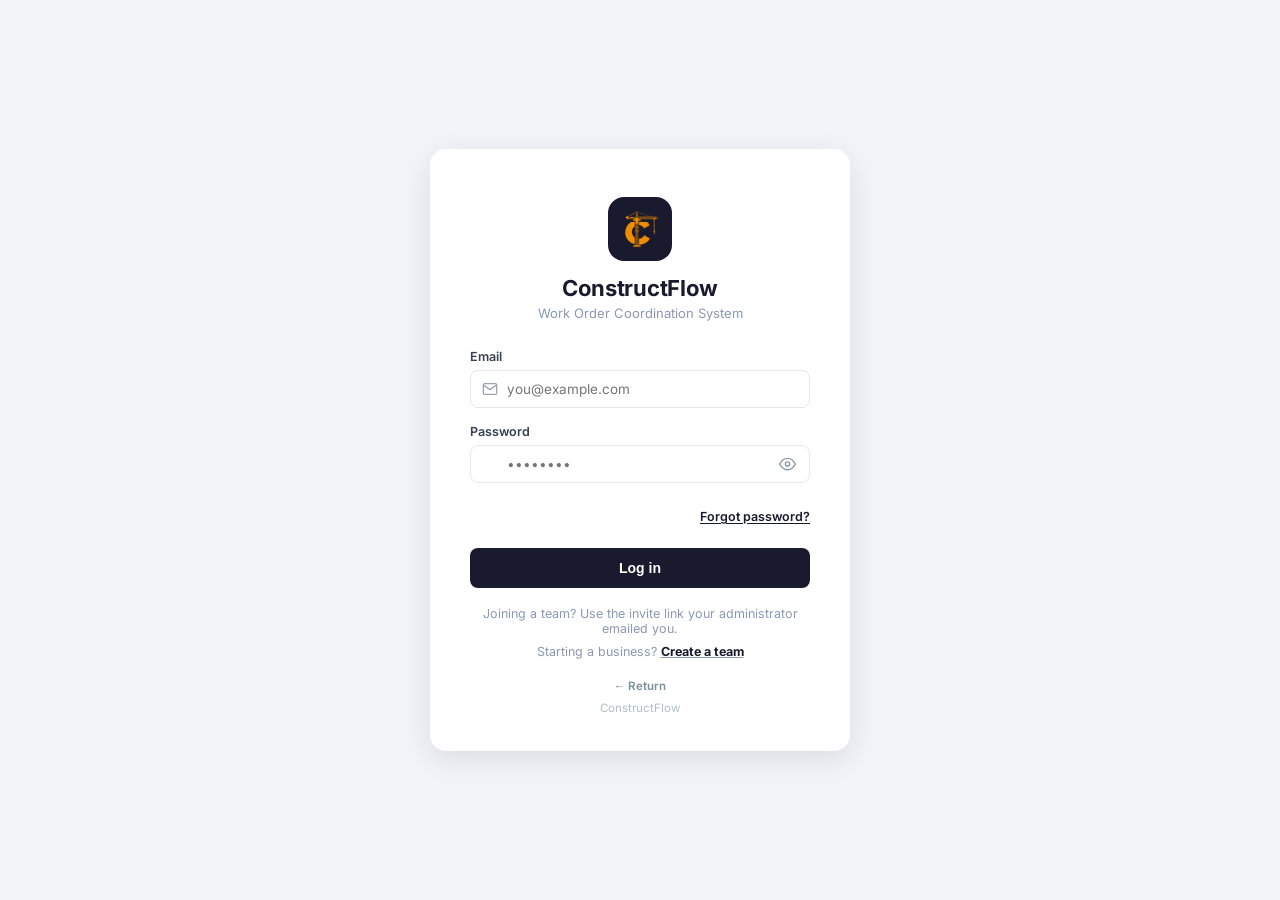
==== commit 68833a1d: "added severity guide, charts, admin printing, former members, team delete, engine fixes and handover" ====
--- a/admin.html
+++ b/admin.html
@@ -6,12 +6,46 @@
 <meta name="theme-color" content="#f59e0b"/>
 <link rel="manifest" href="manifest.json"/>
 <title>ConstructFlow — Team Administration</title>
+<!-- Light or dark, before the first paint (the switch is in the settings menu). -->
+<script>try{document.documentElement.dataset.theme=localStorage.getItem('cf_theme')==='dark'?'dark':'light'}catch(e){}</script>
 <link rel="stylesheet" href="style.css"/>
 <link rel="icon" type="image/x-icon" href="logo/favicon.ico"/>
 <link rel="icon" type="image/png" sizes="96x96" href="logo/favicon-96.png"/>
 <link rel="apple-touch-icon" sizes="180x180" href="logo/apple-touch-icon.png"/>
+<!-- Installed app: logo and name, right after the phone's own launch screen.
+     Once per session. Styled here, not in style.css, so it is hidden even
+     when a cached style.css from before an update is in use. -->
+<style>
+.cf-launch{display:none}
+html.cf-launching .cf-launch{display:flex !important;position:fixed;inset:0;z-index:10000;
+  align-items:center;justify-content:center;gap:12px;background:#0f1117;transition:opacity .3s}
+.cf-launch.out{opacity:0}
+.cf-launch img{width:48px;height:48px;display:block}
+.cf-launch span{font-family:'Inter',sans-serif;font-weight:700;font-size:21px;letter-spacing:.3px;color:#f1f5f9}
+</style>
+<script>
+(function(){
+  try{
+    var standalone = matchMedia('(display-mode: standalone)').matches || navigator.standalone;
+    if(!standalone || sessionStorage.getItem('cf_launched')) return;
+    var html = document.documentElement;
+    html.classList.add('cf-launching');
+    if(!sessionStorage.getItem('cf_launch_t')) sessionStorage.setItem('cf_launch_t', String(Date.now()));
+    addEventListener('load', function(){
+      var shown = Date.now() - Number(sessionStorage.getItem('cf_launch_t') || Date.now());
+      setTimeout(function(){
+        sessionStorage.setItem('cf_launched', '1');
+        var el = document.querySelector('.cf-launch');
+        if(el) el.classList.add('out');
+        setTimeout(function(){ html.classList.remove('cf-launching'); }, 320);
+      }, Math.max(0, 900 - shown));
+    });
+  }catch(e){}
+})();
+</script>
 </head>
 <body data-page="admin">
+<div class="cf-launch" aria-hidden="true" style="display:none"><img src="logo/logo-mark.png" alt=""/><span>CONSTRUCTFLOW</span></div>
 
 <div class="toast-container" id="toasts"></div>
 
@@ -45,6 +79,10 @@
           <svg viewBox="0 0 24 24" fill="none" stroke="currentColor" stroke-width="2"><path d="M14 2H6a2 2 0 0 0-2 2v16a2 2 0 0 0 2 2h12a2 2 0 0 0 2-2V8z"/><polyline points="14 2 14 8 20 8"/><line x1="16" y1="13" x2="8" y2="13"/><line x1="16" y1="17" x2="8" y2="17"/></svg>
           Reports &amp; Exports
         </div>
+        <div class="nav-item" id="adm-nav-workload" onclick="switchView('admin','workload')">
+          <svg viewBox="0 0 24 24" fill="none" stroke="currentColor" stroke-width="2"><line x1="18" y1="20" x2="18" y2="10"/><line x1="12" y1="20" x2="12" y2="4"/><line x1="6" y1="20" x2="6" y2="14"/></svg>
+          Workload
+        </div>
         <div class="nav-item" id="adm-nav-logs" onclick="switchView('admin','logs')">
           <svg viewBox="0 0 24 24" fill="none" stroke="currentColor" stroke-width="2"><path d="M14 2H6a2 2 0 0 0-2 2v16a2 2 0 0 0 2 2h12a2 2 0 0 0 2-2V8z"/><polyline points="14 2 14 8 20 8"/></svg>
           Activity Logs
@@ -53,6 +91,7 @@
 
       <div class="sidebar-signout">
         <div style="padding:0 4px 10px;font-size:11px;text-align:center">
+          <a href="guide.html" style="display:inline-block;margin-bottom:6px;color:var(--muted);text-decoration:none">How severity works</a><br>
           <a href="terms.html" style="color:var(--muted);text-decoration:none">Terms</a>
           <span style="color:var(--muted)"> &middot; </span>
           <a href="privacy.html" style="color:var(--muted);text-decoration:none">Privacy</a>
@@ -88,6 +127,7 @@
             <div class="menu" id="adm-settings-menu">
               <button class="menu-item" onclick="openSettings('team')">Team Settings</button>
               <button class="menu-item" onclick="openSettings('profile')">My Profile</button>
+              <button class="menu-item menu-toggle" role="switch" aria-checked="false" data-theme-switch onclick="toggleTheme()"><span>Dark mode</span><span class="switch"></span></button>
               <div style="height:1px;background:var(--border);margin:4px 0"></div>
               <button class="menu-item" style="color:var(--red)" onclick="doSignout()">Sign Out</button>
             </div>
@@ -147,6 +187,15 @@
             <div id="adm-invite-list"></div>
           </div>
 
+          <!-- People removed from the team, folded away. Their names stay on
+               what they recorded; the trash button erases their other
+               personal details. Hidden while there are none. -->
+          <details class="widget former-card" id="adm-former-card" style="display:none">
+            <summary><div><div class="widget-title">Former members · <span id="adm-former-count">0</span></div>
+              <div class="former-sub">Removed from the team. Their names stay on the reports and work orders they made.</div></div></summary>
+            <div id="adm-former-list"></div>
+          </details>
+
           <div class="table-wrap">
             <table>
               <thead><tr><th>Member</th><th>Role</th><th>Joined</th><th>Actions</th></tr></thead>
@@ -167,7 +216,7 @@
                three rather than being repeated inside each. -->
           <div class="filter-bar" id="ar-filters">
             <div class="fb-field">
-              <label>Period</label>
+              <label>Date</label>
               <select class="form-control" id="ar-range" onchange="admRangePreset(this.value)">
                 <option value="30">Last 30 days</option>
                 <option value="month">This month</option>
@@ -198,12 +247,26 @@
           <div class="reports-filter" style="margin-bottom:14px">
             <button class="filter-btn active" id="ar-tab-reports" onclick="admSwitchSummary('reports')">Inspection Reports</button>
             <button class="filter-btn" id="ar-tab-workorders" onclick="admSwitchSummary('workorders')">Work Orders</button>
-            <button class="filter-btn" id="ar-tab-workload" onclick="admSwitchSummary('workload')">Workload</button>
           </div>
 
           <!-- Inspection reports / work orders share one pane. -->
           <div id="ar-pane-summary">
             <div class="stats-panel" id="ar-stats"></div>
+            <!-- Charts (charts.js): severity, status, and the trend per week. -->
+            <div class="chart-grid">
+              <div class="widget">
+                <div class="widget-header"><div><div class="widget-title" id="ar-ch-sev-title">Reports by severity</div><div class="chart-sub" id="ar-ch-sev-sub"></div></div></div>
+                <div id="ar-ch-sev" data-chart></div>
+              </div>
+              <div class="widget">
+                <div class="widget-header"><div><div class="widget-title" id="ar-ch-status-title">Reports by status</div><div class="chart-sub" id="ar-ch-status-sub"></div></div></div>
+                <div id="ar-ch-status" data-chart></div>
+              </div>
+              <div class="widget chart-wide">
+                <div class="widget-header"><div><div class="widget-title" id="ar-ch-trend-title">Reports over time</div><div class="chart-sub" id="ar-ch-trend-sub"></div></div></div>
+                <div id="ar-ch-trend" data-chart></div>
+              </div>
+            </div>
             <div class="section-header" style="margin-top:4px">
               <div class="section-title" id="ar-table-title">Inspection Reports</div>
               <button class="btn btn-sm btn-amber" onclick="admPrintSummary()">Print / Save as PDF</button>
@@ -214,50 +277,69 @@
             <div class="mobile-card-list" id="ar-cards"></div>
           </div>
 
-          <!-- Workload shares the view but not the filters: it ranks people
-               over a period, so severity and status filters make no sense
-               here and it carries its own date range. -->
-          <div id="ar-pane-workload" style="display:none">
-            <div class="filter-bar">
-              <div class="fb-field">
-                <label>Period</label>
-                <select class="form-control" id="ar-wl-range" onchange="wlRangePreset('ar',this.value)">
-                  <option value="30">Last 30 days</option>
-                  <option value="month">This month</option>
-                  <option value="90">Last 90 days</option>
-                  <option value="all">All time</option>
-                  <option value="custom">Custom dates&hellip;</option>
-                </select>
+        </div>
+
+        <!-- WORKLOAD — who has finished what, ranked over a period. -->
+        <div class="view" id="adm-workload">
+          <div class="page-header">
+            <div><h1>Workload</h1><p>Who has finished what, over a period you choose.</p></div>
+          </div>
+          <div class="filter-bar">
+            <div class="fb-field">
+              <label>Date</label>
+              <select class="form-control" id="ar-wl-range" onchange="wlRangePreset('ar',this.value)">
+                <option value="30">Last 30 days</option>
+                <option value="month">This month</option>
+                <option value="90">Last 90 days</option>
+                <option value="all">All time</option>
+                <option value="custom">Custom dates&hellip;</option>
+              </select>
+            </div>
+            <div class="fb-dates fb-hide" id="ar-wl-dates">
+              <div class="fb-field"><label>From</label><input type="date" class="form-control" id="ar-wl-from"/></div>
+              <div class="fb-field"><label>To</label><input type="date" class="form-control" id="ar-wl-to"/></div>
+              <button class="btn btn-amber" onclick="wlLoad('ar')">Apply</button>
+            </div>
+            <div class="fb-field">
+              <label>Rank by</label>
+              <div class="reports-filter" style="margin:0">
+                <button class="filter-btn active" id="ar-wl-mode-weighted" onclick="wlSetMode('ar','weighted')">Weighted</button>
+                <button class="filter-btn" id="ar-wl-mode-count" onclick="wlSetMode('ar','count')">Count</button>
               </div>
-              <div class="fb-dates fb-hide" id="ar-wl-dates">
-                <div class="fb-field"><label>From</label><input type="date" class="form-control" id="ar-wl-from"/></div>
-                <div class="fb-field"><label>To</label><input type="date" class="form-control" id="ar-wl-to"/></div>
-                <button class="btn btn-amber" onclick="wlLoad('ar')">Apply</button>
-              </div>
-              <div class="fb-field">
-                <label>Rank by</label>
-                <div class="reports-filter" style="margin:0">
-                  <button class="filter-btn active" id="ar-wl-mode-weighted" onclick="wlSetMode('ar','weighted')">Weighted</button>
-                  <button class="filter-btn" id="ar-wl-mode-count" onclick="wlSetMode('ar','count')">Count</button>
-                </div>
-              </div>
-              <div class="fb-actions">
-                <button class="btn btn-dark" onclick="wlPrint('ar')">Print / Save as PDF</button>
-              </div>
-            </div>
-            <div id="ar-wl-body"></div>
-          </div>
-
+            </div>
+            <div class="fb-actions">
+              <button class="btn btn-dark" onclick="wlPrint('ar')">Print / Save as PDF</button>
+            </div>
+          </div>
+          <div id="ar-wl-body"></div>
         </div>
 
         <div class="view" id="adm-logs">
           <div class="page-header">
-            <div><h1>Activity Logs</h1><p>Audit trail for this team.</p></div>
+            <div><h1>Activity Logs</h1><p>Audit trail for this team. Every entry is sealed, so it cannot be cleared or edited.</p>
+              <div class="log-seal" id="adm-log-seal"></div></div>
             <div class="ph-actions">
               <button class="btn btn-dark" onclick="exportRecords()">Export</button>
-              <button class="btn btn-dark" onclick="clearLogs()">Clear Logs</button>
-            </div>
-          </div>
+            </div>
+          </div>
+          <div class="filter-bar" id="al-filters">
+            <div class="fb-field">
+              <label>Date</label>
+              <select class="form-control" id="al-range" onchange="logRangePreset(this.value)">
+                <option value="30">Last 30 days</option>
+                <option value="month">This month</option>
+                <option value="90">Last 90 days</option>
+                <option value="all">All time</option>
+                <option value="custom">Custom dates&hellip;</option>
+              </select>
+            </div>
+            <div class="fb-dates fb-hide" id="al-dates">
+              <div class="fb-field"><label>From</label><input type="date" class="form-control" id="al-from"/></div>
+              <div class="fb-field"><label>To</label><input type="date" class="form-control" id="al-to"/></div>
+              <button class="btn btn-amber" onclick="renderAdmLogs()">Apply</button>
+            </div>
+          </div>
+
           <div class="widget widget-bleed">
             <div id="adm-logs-list"><div class="empty-state"><p>No logs yet</p></div></div>
           </div>
@@ -354,6 +436,53 @@
   </div>
 </div>
 
+<!-- Erase a former member's personal details. Cannot be undone, so the
+     administrator confirms with their own password. -->
+<div class="overlay" id="modal-erase-member">
+  <div class="modal" style="max-width:440px">
+    <div class="modal-header">
+      <div><h2>Erase personal details</h2><p id="em-sub">&mdash;</p></div>
+      <button class="btn-close" onclick="closeModal('modal-erase-member')">×</button>
+    </div>
+    <div class="modal-body">
+      <input type="hidden" id="em-id"/>
+      <p class="em-text">This permanently erases <b id="em-name"></b>'s email, contact number, address, birthdate and photo, and closes their login for good. It cannot be undone.</p>
+      <p class="em-text">Their name stays on the reports, work orders and log entries they made, marked “(deleted)”, so the records still show who did the work.</p>
+      <div class="form-group" style="margin-bottom:0">
+        <label for="em-pass">Your password</label>
+        <input type="password" class="form-control" id="em-pass" autocomplete="current-password" onkeydown="if(event.key==='Enter') confirmEraseMember()"/>
+      </div>
+    </div>
+    <div class="modal-footer">
+      <button class="btn btn-dark" onclick="closeModal('modal-erase-member')">Cancel</button>
+      <button class="btn btn-danger-solid" onclick="confirmEraseMember()">Erase</button>
+    </div>
+  </div>
+</div>
+
+<!-- Delete the team. Only its last member, an administrator, can; it asks
+     for their password because it cannot be undone. -->
+<div class="overlay" id="modal-delete-team">
+  <div class="modal" style="max-width:440px">
+    <div class="modal-header">
+      <div><h2>Delete team</h2><p id="dt-sub">&mdash;</p></div>
+      <button class="btn-close" onclick="closeModal('modal-delete-team')">×</button>
+    </div>
+    <div class="modal-body">
+      <p class="em-text"><b id="dt-name"></b> will be closed for good. Nobody can open it again, and any invitations not yet accepted stop working.</p>
+      <p class="em-text">Its reports, work orders and activity log are kept on record, not erased. Afterwards you can create or join another team.</p>
+      <div class="form-group" style="margin-bottom:0">
+        <label for="dt-pass">Your password</label>
+        <input type="password" class="form-control" id="dt-pass" autocomplete="current-password" onkeydown="if(event.key==='Enter') confirmDeleteTeam()"/>
+      </div>
+    </div>
+    <div class="modal-footer">
+      <button class="btn btn-dark" onclick="closeModal('modal-delete-team')">Cancel</button>
+      <button class="btn btn-danger-solid" onclick="confirmDeleteTeam()">Delete team</button>
+    </div>
+  </div>
+</div>
+
 <!-- ══ PROFILE MODAL ═════════════════════════════════════ -->
 <div class="overlay" id="modal-profile">
   <div class="modal">
@@ -385,6 +514,10 @@
           <span class="prof-value" id="prof-view-email">&mdash;</span>
         </div>
         <div class="prof-row">
+          <span class="prof-label">Contact number</span>
+          <span class="prof-value" id="prof-view-contact">&mdash;</span>
+        </div>
+        <div class="prof-row">
           <span class="prof-label">Role</span>
           <span class="prof-value" id="prof-view-role">&mdash;</span>
         </div>
@@ -397,6 +530,7 @@
       <!-- EDIT FORM — hidden until Edit Profile is pressed -->
       <div id="prof-edit" style="display:none">
         <div class="form-group"><label>Full Name</label><input class="form-control" id="prof-name-inp"/></div>
+        <div class="form-group"><label>Contact Number</label><input class="form-control" type="tel" inputmode="tel" id="prof-contact-inp" maxlength="20" placeholder="0917 123 4567"/></div>
         <div class="form-group" style="margin-bottom:0">
           <label>Email <span class="info-wrap"><button type="button" class="info-btn" aria-expanded="false" aria-label="About your email and role" onclick="toggleInfo(this)"><svg viewBox="0 0 24 24" fill="none" stroke="currentColor" stroke-width="2.2" stroke-linecap="round"><circle cx="12" cy="12" r="10"/><path d="M12 16v-5"/><path d="M12 8h.01"/></svg></button><span class="info-pop" role="note" hidden>Your email identifies your account and cannot be changed here. Your role is set through team management, not from this form.</span></span></label>
           <input class="form-control" id="prof-email-inp" disabled/>
@@ -423,6 +557,32 @@
   </div>
 </div>
 
+<!-- ══ MEMBER PROFILE (admin) ══════════════════════════════ -->
+<div class="overlay" id="modal-member">
+  <div class="modal">
+    <div class="modal-header">
+      <div><h2>Member Profile</h2><p>The details this member gave when they joined.</p></div>
+      <button class="btn-close" onclick="closeModal('modal-member')">×</button>
+    </div>
+    <div class="modal-body">
+      <div class="prof-head">
+        <div class="avatar-wrap"><div class="avatar" id="mp-av" style="width:64px;height:64px;font-size:24px"></div></div>
+        <div class="prof-head-name" id="mp-name"></div>
+        <div class="prof-head-role" id="mp-role"></div>
+      </div>
+      <div class="prof-row"><span class="prof-label">Email</span><span class="prof-value" id="mp-email">&mdash;</span></div>
+      <div class="prof-row"><span class="prof-label">Contact number</span><span class="prof-value" id="mp-contact">&mdash;</span></div>
+      <div class="prof-row"><span class="prof-label">Gender</span><span class="prof-value" id="mp-gender">&mdash;</span></div>
+      <div class="prof-row"><span class="prof-label">Birthdate</span><span class="prof-value" id="mp-birth">&mdash;</span></div>
+      <div class="prof-row"><span class="prof-label">Address</span><span class="prof-value" id="mp-address">&mdash;</span></div>
+      <div class="prof-row"><span class="prof-label">Joined</span><span class="prof-value" id="mp-joined">&mdash;</span></div>
+    </div>
+    <div class="modal-footer">
+      <button class="btn btn-dark" onclick="closeModal('modal-member')">Close</button>
+    </div>
+  </div>
+</div>
+
 <!-- ══ TEAM SETTINGS MODAL ═══════════════════════════════ -->
 <div class="overlay" id="modal-team">
   <div class="modal">
@@ -479,8 +639,13 @@
         Nobody removes themselves, including administrators. Ask another
         administrator to remove you from the Members page. If you are the
         only administrator, make someone else one first — a team is never
-        allowed to be left without one.
+        allowed to be left without one. The team's owner cannot be removed
+        or have their role changed; the team ends only when it is deleted.
       </p>
+
+      <div class="section-title" style="margin-top:18px">Delete this team</div>
+      <p class="team-del-text" id="team-del-note">&mdash;</p>
+      <button class="btn btn-danger" id="team-del-btn" onclick="openDeleteTeam()">Delete team</button>
     </div>
     <div class="modal-footer">
       <button class="btn btn-dark"  id="team-close-btn"onclick="closeModal('modal-team')">Close</button>
@@ -501,6 +666,33 @@
   </div>
 </div>
 
+<!-- One report or work order, read-only. The administrator saves the record
+     itself, or the whole case file (task, report and work order together). -->
+<div class="overlay" id="modal-report-detail">
+  <div class="modal">
+    <div class="modal-header">
+      <div><h2 id="rd-title">Report Detail</h2><p id="rd-id">REP-000</p></div>
+      <button class="btn-close" onclick="closeModal('modal-report-detail')">×</button>
+    </div>
+    <div class="modal-body" id="rd-body"></div>
+    <div class="modal-footer">
+      <button class="btn btn-dark" onclick="closeModal('modal-report-detail')">Close</button>
+      <span id="rd-actions"></span>
+      <button class="btn btn-dark" data-print-btn="self" style="display:none" onclick="openPrint('self')">Save as PDF</button>
+      <button class="btn btn-amber" data-print-btn="case" style="display:none" onclick="openPrint('case')">Full case file</button>
+    </div>
+  </div>
+</div>
+
+<div class="lightbox-overlay" id="lightbox-overlay" onclick="if(event.target===this) closeLightbox()">
+  <button class="lightbox-close" onclick="closeLightbox()">×</button>
+  <div class="lightbox-counter" id="lightbox-counter"></div>
+  <button class="lightbox-arrow prev" id="lightbox-prev" onclick="lightboxNav(-1)">‹</button>
+  <div class="lightbox-track" id="lightbox-track"></div>
+  <button class="lightbox-arrow next" id="lightbox-next" onclick="lightboxNav(1)">›</button>
+</div>
+
+<script src="charts.js"></script>
 <script src="app.js"></script>
 </body>
 </html>
--- a/style.css
+++ b/style.css
@@ -30,6 +30,16 @@
   --amber:#f59e0b;--amber-dk:#d97706;--blue:#3b82f6;--green:#22c55e;
   --red:#ef4444;--orange:#f97316;--yellow:#eab308;
   --text:#f1f5f9;--muted:#8b98b4;--label:#cbd5e1;
+  /* Text colours that depend on the page behind them. Bright shades read
+     on a dark page; the light theme below swaps in darker ones. */
+  --amber-ink:var(--amber);--ok-ink:#4ade80;--bad-ink:#f87171;--info-ink:#60a5fa;
+  --warn-ink:#facc15;--high-ink:#fb923c;
+  /* Charts: the badges' green, yellow, orange and red, stepped apart in
+     lightness so neighbours stay distinct for colour-blind readers
+     (checked against the dark card), and one blue. */
+  --sev-1:#22a35a;--sev-2:#d9a40b;--sev-3:#e8590c;--sev-4:#b8124a;--chart-bar:#3b82f6;
+  --hover:rgba(255,255,255,.02);--hover-2:rgba(255,255,255,.055);--tint:rgba(255,255,255,.025);
+  --scrim:rgba(0,0,0,.65);--pop-shadow:0 10px 30px rgba(0,0,0,.45);
   --radius:10px;--sidebar-w:230px;--bar-h:64px;
 
   /* One spacing rhythm for the whole dashboard. Panel padding, grid gaps
@@ -40,6 +50,34 @@
      the page so the eye can tell where one ends and the next begins. */
   --elev:0 1px 2px rgba(0,0,0,.28), 0 10px 24px -14px rgba(0,0,0,.65);
 }
+/* ── LIGHT THEME (the default) ──────────────────────────────
+   From the storyboard mock-up: a near-white page, white panels with thin
+   slate borders, navy text, amber for actions, and the sidebar kept dark
+   navy. Applies unless <html data-theme="dark"> (the switch in the settings
+   menu; each portal's head script reads it before the first paint). */
+:root:not([data-theme="dark"]){
+  color-scheme:light;
+  --bg:#f8fafc;--sidebar:#0f172a;--card:#ffffff;--border:#e2e8f0;
+  --green:#16a34a;--red:#dc2626;--blue:#2563eb;--orange:#ea580c;--yellow:#ca8a04;
+  --text:#0f172a;--muted:#64748b;--label:#334155;
+  --amber-ink:#b45309;--ok-ink:#15803d;--bad-ink:#b91c1c;--info-ink:#1d4ed8;
+  --warn-ink:#a16207;--high-ink:#c2410c;
+  --sev-1:#22a35a;--sev-2:#d9a40b;--sev-3:#e8590c;--sev-4:#9b1c1c;--chart-bar:#2563eb;
+  --hover:rgba(15,23,42,.025);--hover-2:rgba(15,23,42,.05);--tint:#f8fafc;
+  --scrim:rgba(15,23,42,.45);--pop-shadow:0 10px 30px rgba(15,23,42,.16);
+  --elev:0 1px 2px rgba(15,23,42,.05), 0 8px 22px -14px rgba(15,23,42,.22);
+}
+/* The sidebar stays dark navy in light mode, as in the mock-up, so it gets
+   the dark text colours back. */
+:root:not([data-theme="dark"]) .sidebar{
+  color-scheme:dark;
+  --card:#1e293b;--border:#1e293b;--bg:#0b1222;
+  --text:#f1f5f9;--muted:#94a3b8;--label:#cbd5e1;--amber-ink:#f59e0b;
+}
+:root:not([data-theme="dark"]) .topbar{background:var(--card)}
+/* Active sidebar item: a quiet navy highlight, as in the mock-up. */
+:root:not([data-theme="dark"]) .nav-item.active{background:var(--card);color:var(--text)}
+
 html,body{height:100%;font-family:'Inter',sans-serif;background:var(--bg);color:var(--text);font-size:14px}
 
 /* SCREENS */
@@ -62,15 +100,17 @@
 .btn-login:hover{background:#2d3561}
 .login-footer{margin-top:20px;font-size:11.5px;color:#b0bec5}
 .login-brand{display:flex;flex-direction:column;align-items:center;text-decoration:none;color:inherit}
-.login-brand:hover .login-title{color:var(--amber)}
+.login-brand:hover .login-title{color:var(--amber-ink)}
 .login-home{color:#78909c;text-decoration:none;font-weight:600}
-.login-home:hover{color:var(--amber);text-decoration:underline}
+.login-home:hover{color:var(--amber-ink);text-decoration:underline}
 .login-err{color:#ef4444;font-size:12.5px;text-align:center;display:none;margin-top:-8px}
 .login-err.show{display:block}
 
 /* ═══ DASHBOARD LAYOUT ═══ */
 .dash{display:flex;width:100%;height:100vh;overflow:hidden}
-.sidebar{width:var(--sidebar-w);min-width:var(--sidebar-w);background:var(--sidebar);display:flex;flex-direction:column;border-right:1px solid var(--border)}
+/* Scrolls when the window is shorter than the menu, so the last items
+   and the footer links are never cut off. */
+.sidebar{width:var(--sidebar-w);min-width:var(--sidebar-w);background:var(--sidebar);display:flex;flex-direction:column;border-right:1px solid var(--border);overflow-y:auto;overscroll-behavior:contain}
 .sidebar-logo{height:var(--bar-h);flex-shrink:0;padding:0 16px;display:flex;align-items:center;gap:10px;border-bottom:1px solid var(--border)}
 .logo-badge{width:34px;height:34px;border-radius:8px;background:#1a1a2e;display:flex;align-items:center;justify-content:center;flex-shrink:0;overflow:hidden}
 .logo-badge img{width:26px;height:26px;display:block}.logo-name{font-weight:700;font-size:13.5px;color:var(--text)}
@@ -85,6 +125,8 @@
 .av-blue{background:var(--blue);color:#fff}
 .av-green{background:var(--green);color:#fff}
 .av-red{background:var(--red);color:#fff}
+/* Dark mode's bright green leaves a white initial at 2.3:1; light mode's deeper green reads at 3.3:1. */
+:root[data-theme="dark"] .av-green{background:#16a34a}
 .user-info .uname{font-size:12.5px;font-weight:600;color:var(--text)}
 .user-info .urole{font-size:11px;color:var(--muted);text-transform:uppercase;letter-spacing:.5px}
 .sidebar-nav{flex:1;padding:12px 10px;display:flex;flex-direction:column;gap:2px}
@@ -115,7 +157,7 @@
 .menu{
   display:none;position:absolute;top:calc(100% + 8px);right:0;z-index:50;
   min-width:170px;background:var(--card);border:1px solid var(--border);
-  border-radius:10px;padding:6px;box-shadow:0 10px 30px rgba(0,0,0,.45);
+  border-radius:10px;padding:6px;box-shadow:var(--pop-shadow);
 }
 .menu.open{display:block}
 .menu-item{
@@ -123,7 +165,13 @@
   cursor:pointer;color:var(--text);font-size:13px;font-family:inherit;
   padding:9px 11px;border-radius:7px;
 }
-.menu-item:hover{background:var(--bg);color:var(--amber)}
+/* A switch inside a menu row (Dark mode). */
+.menu-toggle{display:flex;align-items:center;justify-content:space-between;gap:14px}
+.switch{position:relative;flex:none;width:32px;height:18px;border-radius:9px;background:#94a3b8;transition:background .2s}
+.switch::after{content:'';position:absolute;top:2px;left:2px;width:14px;height:14px;border-radius:50%;background:#fff;box-shadow:0 1px 2px rgba(0,0,0,.25);transition:transform .2s}
+[aria-checked="true"] > .switch{background:var(--amber)}
+[aria-checked="true"] > .switch::after{transform:translateX(14px)}
+.menu-item:hover{background:var(--bg);color:var(--amber-ink)}
 /* --content-x is the page gutter. The full-bleed table reads it back to
    cancel itself out, so the two stay locked together. */
 .content{--content-x:var(--sp-7);--content-y:var(--sp-6);flex:1;overflow-y:auto;padding:var(--content-y) var(--content-x)}
@@ -156,6 +204,10 @@
 .btn-amber:hover{background:var(--amber-dk)}
 .btn-dark{background:var(--card);color:var(--text);border:1px solid var(--border)}
 .btn-dark:hover{background:var(--border)}
+.btn-danger{background:rgba(239,68,68,.12);color:var(--bad-ink);border:1px solid rgba(239,68,68,.2)}
+.btn-danger:hover{background:rgba(239,68,68,.2)}
+.btn-danger-solid{background:#dc2626;color:#fff;border:1px solid #dc2626}
+.btn-danger-solid:hover{background:#b91c1c;border-color:#b91c1c}
 .btn-sm{padding:6px 12px;font-size:11.5px}
 
 /* THE STAT PANEL — the four figures as one object rather than four
@@ -175,7 +227,7 @@
 @media(max-width:359px){.stats-panel{grid-template-columns:1fr}}
 .stat-label{font-size:10.5px;color:var(--muted);font-weight:600;text-transform:uppercase;letter-spacing:.7px;margin-bottom:var(--sp-3)}
 .stat-value{font-size:26px;font-weight:700;color:var(--text);letter-spacing:-1.2px;line-height:1}
-.stat-value.amber{color:var(--amber)}
+.stat-value.amber{color:var(--amber-ink)}
 .stat-value.green{color:var(--green)}
 .stat-value.red{color:var(--red)}
 .stat-value.blue{color:var(--blue)}
@@ -183,7 +235,7 @@
 /* SECTION */
 .section-header{display:flex;align-items:center;justify-content:space-between;margin-bottom:var(--sp-4);gap:var(--sp-3)}
 .section-title{font-size:13px;font-weight:600;color:var(--text);display:flex;align-items:center;gap:8px}
-.section-title svg{width:15px;height:15px;color:var(--amber)}
+.section-title svg{width:15px;height:15px;color:var(--amber-ink)}
 
 /* TABLE */
 .table-wrap{
@@ -197,13 +249,13 @@
 thead th{padding:var(--sp-3) var(--sp-5);text-align:left;font-size:10px;font-weight:600;color:var(--muted);text-transform:uppercase;letter-spacing:.6px;border-bottom:1px solid var(--border);white-space:nowrap;background:rgba(255,255,255,.015)}
 tbody tr{border-bottom:1px solid var(--border);transition:background .1s}
 tbody tr:last-child{border-bottom:none}
-tbody tr:hover{background:rgba(255,255,255,.02)}
+tbody tr:hover{background:var(--hover)}
 /* A row is the click target for its own record. The buttons that used to
    sit in an Action column are offered inside the detail the row opens, so
    the table carries data and nothing else. Focusable, because removing the
    buttons would otherwise take the rows away from the keyboard. */
 .row-link{cursor:pointer}
-tbody tr.row-link:hover{background:rgba(255,255,255,.055)}
+tbody tr.row-link:hover{background:var(--hover-2)}
 .row-link:focus-visible{outline:2px solid var(--amber);outline-offset:-2px}
 .m-card.row-link:active{transform:scale(.995)}
 tbody td{padding:var(--sp-4) var(--sp-5);font-size:12.5px;color:var(--label)}
@@ -238,10 +290,20 @@
   -webkit-mask:var(--sev-icon) center/contain no-repeat;
           mask:var(--sev-icon) center/contain no-repeat;
 }
-.badge-low{color:#4ade80;--sev-icon:url("data:image/svg+xml,%3Csvg xmlns='http://www.w3.org/2000/svg' viewBox='0 0 24 24' fill='none' stroke='black' stroke-width='2' stroke-linecap='round' stroke-linejoin='round'%3E%3Ccircle cx='12' cy='12' r='10'/%3E%3Cpath d='M12 8.5v3.5'/%3E%3Cpath d='M12 15.6v.1'/%3E%3C/svg%3E")}
-.badge-moderate{color:#facc15;--sev-icon:url("data:image/svg+xml,%3Csvg xmlns='http://www.w3.org/2000/svg' viewBox='0 0 24 24' fill='none' stroke='black' stroke-width='2' stroke-linecap='round' stroke-linejoin='round'%3E%3Ccircle cx='12' cy='12' r='10'/%3E%3Cpath d='M9.8 8.5v3.5'/%3E%3Cpath d='M9.8 15.6v.1'/%3E%3Cpath d='M14.2 8.5v3.5'/%3E%3Cpath d='M14.2 15.6v.1'/%3E%3C/svg%3E")}
-.badge-high{color:#fb923c;--sev-icon:url("data:image/svg+xml,%3Csvg xmlns='http://www.w3.org/2000/svg' viewBox='0 0 24 24' fill='none' stroke='black' stroke-width='2' stroke-linecap='round' stroke-linejoin='round'%3E%3Ccircle cx='12' cy='12' r='10'/%3E%3Cpath d='M8.2 8.5v3.5'/%3E%3Cpath d='M8.2 15.6v.1'/%3E%3Cpath d='M12 8.5v3.5'/%3E%3Cpath d='M12 15.6v.1'/%3E%3Cpath d='M15.8 8.5v3.5'/%3E%3Cpath d='M15.8 15.6v.1'/%3E%3C/svg%3E")}
-.badge-critical{color:#f87171;--sev-icon:url("data:image/svg+xml,%3Csvg xmlns='http://www.w3.org/2000/svg' viewBox='0 0 24 24' fill='none' stroke='black' stroke-width='2' stroke-linecap='round' stroke-linejoin='round'%3E%3Cpath d='M12 2.6 22.4 20.6H1.6Z'/%3E%3Cpath d='M12 9.2v5'/%3E%3Cpath d='M12 17.4v.1'/%3E%3C/svg%3E")}
+.badge-low{color:var(--ok-ink);--sev-icon:url("data:image/svg+xml,%3Csvg xmlns='http://www.w3.org/2000/svg' viewBox='0 0 24 24' fill='none' stroke='black' stroke-width='2' stroke-linecap='round' stroke-linejoin='round'%3E%3Ccircle cx='12' cy='12' r='10'/%3E%3Cpath d='M12 8.5v3.5'/%3E%3Cpath d='M12 15.6v.1'/%3E%3C/svg%3E")}
+.badge-moderate{color:var(--warn-ink);--sev-icon:url("data:image/svg+xml,%3Csvg xmlns='http://www.w3.org/2000/svg' viewBox='0 0 24 24' fill='none' stroke='black' stroke-width='2' stroke-linecap='round' stroke-linejoin='round'%3E%3Ccircle cx='12' cy='12' r='10'/%3E%3Cpath d='M9.8 8.5v3.5'/%3E%3Cpath d='M9.8 15.6v.1'/%3E%3Cpath d='M14.2 8.5v3.5'/%3E%3Cpath d='M14.2 15.6v.1'/%3E%3C/svg%3E")}
+.badge-high{color:var(--high-ink);--sev-icon:url("data:image/svg+xml,%3Csvg xmlns='http://www.w3.org/2000/svg' viewBox='0 0 24 24' fill='none' stroke='black' stroke-width='2' stroke-linecap='round' stroke-linejoin='round'%3E%3Ccircle cx='12' cy='12' r='10'/%3E%3Cpath d='M8.2 8.5v3.5'/%3E%3Cpath d='M8.2 15.6v.1'/%3E%3Cpath d='M12 8.5v3.5'/%3E%3Cpath d='M12 15.6v.1'/%3E%3Cpath d='M15.8 8.5v3.5'/%3E%3Cpath d='M15.8 15.6v.1'/%3E%3C/svg%3E")}
+.badge-critical{color:var(--bad-ink);--sev-icon:url("data:image/svg+xml,%3Csvg xmlns='http://www.w3.org/2000/svg' viewBox='0 0 24 24' fill='none' stroke='black' stroke-width='2' stroke-linecap='round' stroke-linejoin='round'%3E%3Cpath d='M12 2.6 22.4 20.6H1.6Z'/%3E%3Cpath d='M12 9.2v5'/%3E%3Cpath d='M12 17.4v.1'/%3E%3C/svg%3E")}
+/* Light mode: each grade in its own colour, so moderate (gold) and high
+   (orange) never read as browns beside critical. Checked as a set: every
+   neighbouring pair stays distinct for colour-blind readers. The gold is
+   lighter than text on white normally is; the icon's mark count (! !! !!!
+   and the triangle) still tells the grades apart. Dark mode keeps its own
+   inks. */
+:root:not([data-theme="dark"]) .badge-low{color:#15803d}
+:root:not([data-theme="dark"]) .badge-moderate{color:#c8a10c}
+:root:not([data-theme="dark"]) .badge-high{color:#e0590f}
+:root:not([data-theme="dark"]) .badge-critical{color:#9b1c1c}
 
 /* STATUS — not a scale, so not a chip. A dot and plain text, with no
    box of its own: where a row carries both, the severity should be the
@@ -259,19 +321,29 @@
   background:currentColor;flex-shrink:0;
 }
 .badge-pending{color:var(--muted)}
-.badge-assigned{color:#60a5fa}
-.badge-inprogress{color:var(--amber)}
-.badge-completed{color:#4ade80}
-.badge-amber{color:var(--amber)}
-.badge-green{color:#4ade80}
+.badge-assigned{color:var(--info-ink)}
+.badge-inprogress{color:var(--amber-ink)}
+.badge-completed{color:var(--ok-ink)}
+.badge-cancelled{color:var(--muted);text-decoration:line-through}
+/* Late work. Plain red text like the other labels; the date is on hover. */
+/* The Activity Logs seal check: green when intact, red with the first problem. */
+/* Under the Activity Logs list when the period holds more than it shows. */
+.log-more{padding:12px 16px;font-size:12px;color:var(--muted);border-top:1px solid var(--border)}
+.log-seal{margin-top:6px;font-size:12px;font-weight:600;color:var(--muted)}
+.log-seal.ok{color:var(--green)}
+.log-seal.bad{color:var(--red)}
+.tag-overdue{font-size:10px;font-weight:800;letter-spacing:.5px;text-transform:uppercase;color:var(--red);white-space:nowrap;margin-left:6px}
+.tag-due-soon{font-size:10px;font-weight:800;letter-spacing:.5px;text-transform:uppercase;color:var(--amber-ink);white-space:nowrap;margin-left:6px}
+.badge-amber{color:var(--amber-ink)}
+.badge-green{color:var(--ok-ink)}
 
 .status{display:flex;align-items:center;gap:5px;font-size:12.5px;font-weight:500;white-space:nowrap}
 .dot{width:7px;height:7px;border-radius:50%;flex-shrink:0}
 .dot-green{background:var(--green)}
 .dot-amber{background:var(--amber)}
 .dot-blue{background:var(--blue)}
-.action-link{display:inline-flex;align-items:center;gap:5px;color:var(--amber);font-size:11px;font-weight:600;cursor:pointer;text-transform:uppercase;letter-spacing:.3px;background:rgba(245,158,11,.10);border:1px solid rgba(245,158,11,.35);border-radius:7px;font-family:'Inter',sans-serif;padding:5px 11px;transition:background .15s,border-color .15s;white-space:nowrap}
-.action-link:hover{background:rgba(245,158,11,.20);border-color:var(--amber);text-decoration:none}
+.action-link{display:inline-flex;align-items:center;gap:5px;color:var(--amber-ink);font-size:11px;font-weight:600;cursor:pointer;text-transform:uppercase;letter-spacing:.3px;background:rgba(245,158,11,.10);border:1px solid rgba(245,158,11,.35);border-radius:7px;font-family:'Inter',sans-serif;padding:5px 11px;transition:background .15s,border-color .15s;white-space:nowrap}
+.action-link:hover{background:rgba(245,158,11,.20);border-color:var(--amber-ink);text-decoration:none}
 .action-link+.action-link{margin-left:6px}
 .action-link:disabled{opacity:.45;cursor:not-allowed}
 /* Action cells only (:has keeps this off columns that end in a status badge,
@@ -326,7 +398,7 @@
 }
 .report-card-loc svg{width:13px;height:13px;vertical-align:-2px;margin-right:5px;flex-shrink:0}
 .report-time{font-size:11px;color:var(--muted)}
-.btn-assign{display:inline-flex;align-items:center;gap:5px;padding:6px 14px;border-radius:6px;background:rgba(245,158,11,.1);color:var(--amber);border:1px solid rgba(245,158,11,.25);font-size:11.5px;font-weight:600;cursor:pointer;transition:all .15s;font-family:'Inter',sans-serif;flex-shrink:0;white-space:nowrap}
+.btn-assign{display:inline-flex;align-items:center;gap:5px;padding:6px 14px;border-radius:6px;background:rgba(245,158,11,.1);color:var(--amber-ink);border:1px solid rgba(245,158,11,.25);font-size:11.5px;font-weight:600;cursor:pointer;transition:all .15s;font-family:'Inter',sans-serif;flex-shrink:0;white-space:nowrap}
 .btn-assign:hover{background:rgba(245,158,11,.2)}
 .btn-assign:disabled{opacity:.4;cursor:not-allowed}
 
@@ -351,8 +423,8 @@
 .widget-title{font-size:13.5px;font-weight:650;color:var(--text);letter-spacing:-.2px}
 .widget-head-actions{display:flex;align-items:center;gap:var(--sp-2);flex-shrink:0}
 
-/* THE SUMMARY CARD — one card holding the four figures and the work
-   order status, divided internally rather than split into two slabs. */
+/* THE SUMMARY CARD — one card holding the four figures, divided
+   internally rather than split into two slabs. */
 .summary-card{
   background:var(--card);border:1px solid var(--border);
   border-radius:var(--r-lg);overflow:hidden;margin-bottom:var(--sp-5);
@@ -377,6 +449,12 @@
   margin:0 calc(var(--panel-x) * -1) -1px;
 }
 .widget .queue-card:last-child{margin-bottom:0}
+/* A panel whose list of rows comes last ends at its last row, with no
+   empty band under it; the panel's own border closes the last row. */
+.widget:has(> :last-child > .queue-card:last-child){padding-bottom:0}
+.widget > :last-child > .queue-card:last-child{border-bottom:none}
+.widget:has(> :last-child > .report-card:last-child){padding-bottom:0}
+.widget > :last-child > .report-card:last-child{border-bottom:none}
 /* Flat and spread: three equal columns rather than three items bunched at
    the left of a very wide band. Matches the rhythm of the stat cells. */
 .wo-list{display:grid;grid-template-columns:repeat(3,minmax(0,1fr));gap:var(--sp-3)}
@@ -390,16 +468,22 @@
 .queue-card-top{display:flex;align-items:center;gap:8px;margin-bottom:8px}
 .queue-card h4{font-size:13px;font-weight:700;color:var(--text);margin:6px 0 4px}
 .queue-card p{font-size:12px;color:var(--muted)}
-.queue-card-foot{display:flex;align-items:center;justify-content:space-between;margin-top:12px;flex-wrap:wrap;gap:8px}
+/* The same on every card, however long the address: the location on its
+   own line, then the date or detail on the left and the action on the right. */
+.queue-card-foot{display:grid;grid-template-columns:minmax(0,1fr) auto;align-items:center;gap:8px 12px;margin-top:12px}
+.queue-card-foot > .report-card-loc{grid-column:1 / -1}
+.queue-card-foot > :last-child:not(.report-card-loc){grid-column:2;justify-self:end;text-align:right}
 
 /* TASK PANEL */
 
 /* ADMIN */
-.chip{display:inline-block;padding:3px 9px;border-radius:4px;font-size:10px;font-weight:700;letter-spacing:.3px;line-height:1.5;white-space:nowrap}
-.chip-admin{background:rgba(239,68,68,.12);color:#f87171}
-.chip-sup{background:rgba(59,130,246,.12);color:#60a5fa}
-.chip-insp{background:rgba(34,197,94,.12);color:#4ade80}
-.chip-worker{background:rgba(234,179,8,.12);color:#facc15}
+/* Role chips: the role's colour on plain text, no fill and no border. No
+   padding either, so the word lines up with the column heading. */
+.chip{display:inline-block;padding:0;border:none;background:none;font-size:11px;font-weight:700;letter-spacing:.3px;line-height:1.5;white-space:nowrap}
+.chip-admin{color:var(--bad-ink)}
+.chip-sup{color:var(--info-ink)}
+.chip-insp{color:var(--ok-ink)}
+.chip-worker{color:var(--warn-ink)}
 /* A flex row of "text block" + "actions". Without min-width:0 the text block
    refuses to shrink below a long email address, which pushed the Cancel button
    outside the card on narrow screens. */
@@ -442,7 +526,7 @@
 .reports-filter{display:flex;gap:8px;flex-wrap:wrap;margin-bottom:16px}
 .filter-btn{padding:6px 14px;border-radius:20px;border:1px solid var(--border);background:var(--card);color:var(--muted);font-size:11.5px;font-weight:500;cursor:pointer;transition:all .15s;font-family:'Inter',sans-serif}
 .filter-btn:hover{color:var(--text)}
-.filter-btn.active{background:var(--amber);color:#1a1a2e;border-color:var(--amber);font-weight:600}
+.filter-btn.active{background:var(--amber);color:#1a1a2e;border-color:var(--amber-ink);font-weight:600}
 
 /* EMPTY STATE */
 .empty-state{padding:48px 24px;text-align:center;color:var(--muted)}
@@ -450,7 +534,7 @@
 .empty-state p{font-size:12.5px}
 
 /* ═══ OVERLAY / MODAL ═══ */
-.overlay{display:none;position:fixed;inset:0;background:rgba(0,0,0,.65);z-index:400;align-items:center;justify-content:center;padding:20px}
+.overlay{display:none;position:fixed;inset:0;background:var(--scrim);z-index:400;align-items:center;justify-content:center;padding:20px}
 .overlay.open{display:flex}
 .modal{background:var(--card);border:1px solid var(--border);border-radius:14px;width:100%;max-width:520px;max-height:90vh;display:flex;flex-direction:column;overflow:hidden}
 .modal-lg{max-width:680px}
@@ -461,6 +545,13 @@
 .btn-close:hover{color:var(--text);background:var(--border)}
 .modal-body{padding:24px;overflow-y:auto;flex:1}
 .modal-footer{padding:16px 24px;border-top:1px solid var(--border);display:flex;gap:10px;justify-content:flex-end;flex-shrink:0}
+/* The record's own actions (setDetailActions) get a row of their own above
+   Close and Save as PDF, so five buttons never squeeze into one line. */
+.modal-footer{flex-wrap:wrap}
+.modal-footer .btn{white-space:nowrap}
+#rd-actions{display:flex;flex-wrap:wrap;justify-content:flex-end;gap:10px;flex-basis:100%;order:-1}
+#rd-actions:empty{display:none}
+.modal-footer .rd-danger{margin-right:auto}
 .prof-row,.info-row{display:flex;justify-content:space-between;align-items:baseline;gap:12px;padding:11px 0;border-bottom:1px solid var(--border)}
 .prof-row:last-child,.info-row:last-child{border-bottom:none}
 .prof-label,.info-label{font-size:11.5px;color:var(--muted);flex-shrink:0}
@@ -472,7 +563,7 @@
 /* The required asterisk only — not the spans inside an (i) popover. */
 .form-group label > span:not(.info-wrap){color:var(--red)}
 .form-control{width:100%;padding:10px 14px;background:var(--bg);border:1.5px solid var(--border);border-radius:8px;color:var(--text);font-size:13px;font-family:'Inter',sans-serif;outline:none;transition:border .2s}
-.form-control:focus{border-color:var(--amber)}
+.form-control:focus{border-color:var(--amber-ink)}
 .form-control::placeholder{color:var(--muted)}
 textarea.form-control{resize:vertical;min-height:90px}
 select.form-control{-webkit-appearance:none;cursor:pointer}
@@ -495,12 +586,13 @@
    group are not the same height. */
 .filter-bar{
   display:flex;align-items:center;gap:var(--sp-3) var(--sp-5);flex-wrap:wrap;
-  background:var(--card);border:1px solid var(--border);
-  border-radius:var(--radius);padding:12px 14px;margin-bottom:14px;
+  margin-bottom:14px;
 }
 .fb-field{display:flex;flex-direction:row;align-items:center;gap:var(--sp-2);min-width:0}
-.fb-field > label{font-size:10px;font-weight:600;color:var(--muted);letter-spacing:.4px;text-transform:uppercase;white-space:nowrap}
+.fb-field > label{font-size:10px;font-weight:600;color:var(--text);letter-spacing:.4px;text-transform:uppercase;white-space:nowrap}
 .fb-field .form-control{margin:0}
+/* On the page, the same card background as the sort dropdown. */
+.filter-bar:not(.fb-in-modal) .form-control{background:var(--card)}
 .fb-dates{display:flex;align-items:center;gap:var(--sp-3);flex-wrap:wrap}
 .fb-actions{display:flex;gap:8px;margin-left:auto;flex-wrap:wrap}
 /* A class, not the hidden attribute: the flex rules above would outrank
@@ -519,7 +611,7 @@
   cursor:pointer;line-height:1;font-family:inherit;
   transition:color .15s,border-color .15s;
 }
-.info-btn:hover,.info-btn[aria-expanded="true"]{color:var(--amber);border-color:var(--amber)}
+.info-btn:hover,.info-btn[aria-expanded="true"]{color:var(--amber-ink);border-color:var(--amber-ink)}
 .info-btn:focus-visible{outline:2px solid var(--amber);outline-offset:2px}
 .info-btn svg{width:11px;height:11px;display:block}
 .info-pop{
@@ -536,6 +628,10 @@
 /* Flipped when the panel would otherwise run off the right of the window. */
 .info-wrap.info-right .info-pop{left:auto;right:0}
 .widget-title .info-wrap{margin-left:6px}
+/* A formula inside an explanation: set off on its own line, in the body
+   colour, so it reads as the rule and the prose around it as the gloss. */
+.info-formula{display:block;margin:7px 0;padding:7px 9px;border-radius:var(--r-sm);
+  background:var(--bg);color:var(--text);font-weight:600;line-height:1.5}
 /* A panel clips its contents; an open explanation has to get out. */
 .widget:has(.info-pop:not([hidden])){overflow:visible}
 .filter-bar .form-hint{align-self:center;margin-left:auto}
@@ -596,9 +692,7 @@
 .wl-name{flex:1 1 auto;min-width:0;font-size:13px;font-weight:600;color:var(--text);overflow:hidden;text-overflow:ellipsis;white-space:nowrap}
 .wl-score{flex-shrink:0;font-size:11px;color:var(--muted)}
 .wl-score strong{font-size:14px;color:var(--text)}
-.wl-bar{height:4px;border-radius:2px;background:var(--border);overflow:hidden;margin:6px 0 6px 24px}
-.wl-bar span{display:block;height:100%;background:var(--amber)}
-.wl-meta{display:flex;flex-wrap:wrap;gap:2px 12px;margin-left:24px;font-size:11px;color:var(--muted)}
+.wl-meta{display:flex;flex-wrap:wrap;gap:2px 12px;margin:5px 0 0 24px;font-size:11px;color:var(--muted)}
 .form-hint{font-size:11px;color:var(--muted);margin-top:5px;line-height:1.55}
 
 /* ═══ PROFILE FORM ═══
@@ -619,7 +713,7 @@
 .gps-row{display:flex;gap:8px;align-items:flex-end}
 .gps-row .form-control{flex:1}
 .photo-upload{border:2px dashed var(--border);border-radius:8px;padding:20px;text-align:center;cursor:pointer;transition:border .2s;position:relative}
-.photo-upload:hover{border-color:var(--amber)}
+.photo-upload:hover{border-color:var(--amber-ink)}
 .photo-upload input{position:absolute;inset:0;opacity:0;cursor:pointer;width:100%;height:100%}
 .photo-upload svg{width:28px;height:28px;color:var(--muted);margin-bottom:8px}
 .photo-upload p{font-size:12px;color:var(--muted)}
@@ -671,6 +765,7 @@
 .toast-success{background:#166534}
 .toast-error{background:#7f1d1d}
 .toast-info{background:#1e3a5f}
+.toast{cursor:pointer}
 .toast svg{width:16px;height:16px;flex-shrink:0}
 @keyframes slideIn{from{transform:translateX(40px);opacity:0}to{transform:translateX(0);opacity:1}}
 
@@ -734,8 +829,11 @@
   .modal-footer{padding:14px 18px}
   .modal-body{padding:16px}
   .modal-header{padding:16px 16px 12px}
-  .modal-footer{padding:12px 16px;gap:8px}
-  .modal-footer .btn{flex:1;justify-content:center}
+  .modal-footer{padding:12px 16px;gap:8px;flex-wrap:wrap}
+  /* Two per row: four actions make a tidy 2x2, an odd last one takes the row. */
+  .modal-footer .btn{flex:1 1 calc(50% - 4px);justify-content:center}
+  #rd-actions{gap:8px}
+  .modal-footer .rd-danger{flex-basis:100%;order:1;margin-right:0}
   .form-row{grid-template-columns:1fr}
   .reports-filter{gap:6px}
   .filter-btn{padding:5px 10px;font-size:11.5px}
@@ -752,10 +850,10 @@
 /* Address picker — one field that drills province → municipality → barangay */
 .addr-combo{position:relative}
 .addr-panel{position:absolute;top:calc(100% + 4px);left:0;right:0;z-index:50;max-height:260px;overflow-y:auto;background:var(--card);border:1px solid var(--border);border-radius:10px;box-shadow:0 10px 30px rgba(0,0,0,.45)}
-.addr-head{position:sticky;top:0;display:flex;align-items:center;gap:8px;padding:9px 12px;background:var(--sidebar);border-bottom:1px solid var(--border);font-size:11px;font-weight:700;letter-spacing:.3px;text-transform:uppercase;color:var(--muted)}
-.addr-back{background:none;border:none;color:var(--amber);font-size:19px;line-height:1;cursor:pointer;padding:0 4px}
+.addr-head{position:sticky;top:0;display:flex;align-items:center;gap:8px;padding:9px 12px;background:var(--bg);border-bottom:1px solid var(--border);font-size:11px;font-weight:700;letter-spacing:.3px;text-transform:uppercase;color:var(--muted)}
+.addr-back{background:none;border:none;color:var(--amber-ink);font-size:19px;line-height:1;cursor:pointer;padding:0 4px}
 .addr-opt{display:block;width:100%;text-align:left;background:none;border:none;padding:9px 12px;font-family:'Inter',sans-serif;font-size:12.5px;color:var(--text);cursor:pointer}
-.addr-opt:hover{background:var(--sidebar);color:var(--amber)}
+.addr-opt:hover{background:var(--bg);color:var(--amber-ink)}
 .addr-empty{padding:12px;font-size:12px;color:var(--muted);text-align:center}
 /* The address field is type=search purely to dodge credential autofill —
    hide the clear button so it still looks like a normal form control. */
@@ -765,8 +863,8 @@
 
 
 /* Read-only report context inside the assign modal */
-.assign-panel{background:rgba(255,255,255,.025);border:1px solid var(--border);border-radius:10px;padding:12px 14px;margin-bottom:16px}
-.assign-panel-head{font-size:10.5px;font-weight:700;text-transform:uppercase;letter-spacing:.4px;color:var(--amber);margin-bottom:6px}
+.assign-panel{background:var(--tint);border:1px solid var(--border);border-radius:10px;padding:12px 14px;margin-bottom:16px}
+.assign-panel-head{font-size:10.5px;font-weight:700;text-transform:uppercase;letter-spacing:.4px;color:var(--amber-ink);margin-bottom:6px}
 .assign-panel .detail-row{padding:7px 0}
 /* Assign modal. Three short fields share a row; the crew gets its own. */
 .form-row.cols-3{grid-template-columns:repeat(3,minmax(0,1fr))}
@@ -782,7 +880,7 @@
 .crew-row{display:grid;grid-template-columns:64px minmax(0,1fr);align-items:center;gap:var(--sp-3)}
 .crew-row + .crew-row{margin-top:var(--sp-2)}
 .crew-role{font-size:10.5px;font-weight:700;letter-spacing:.5px;text-transform:uppercase;color:var(--muted)}
-.crew-role.is-lead{color:var(--amber)}
+.crew-role.is-lead{color:var(--amber-ink)}
 .assign-panel .photo-preview img{width:52px;height:52px;object-fit:cover;border-radius:6px;cursor:pointer}
 @media (max-width:760px){ .modal .form-row{grid-template-columns:1fr} }
 
@@ -790,8 +888,8 @@
 .sort-bar{display:flex;align-items:center;gap:9px;margin:0 0 12px}
 .sort-label{font-size:10.5px;font-weight:700;text-transform:uppercase;letter-spacing:.4px;color:var(--muted)}
 .sort-select{background:var(--card);border:1px solid var(--border);border-radius:8px;color:var(--text);font-family:'Inter',sans-serif;font-size:12px;padding:6px 10px;cursor:pointer}
-.sort-dir{display:inline-flex;align-items:center;justify-content:center;background:rgba(245,158,11,.10);border:1px solid rgba(245,158,11,.35);border-radius:8px;color:var(--amber);padding:7px 9px;cursor:pointer}
-.sort-dir:hover{background:rgba(245,158,11,.20);border-color:var(--amber)}
+.sort-dir{display:inline-flex;align-items:center;justify-content:center;background:rgba(245,158,11,.10);border:1px solid rgba(245,158,11,.35);border-radius:8px;color:var(--amber-ink);padding:7px 9px;cursor:pointer}
+.sort-dir:hover{background:rgba(245,158,11,.20);border-color:var(--amber-ink)}
 .sort-dir svg{width:15px;height:15px;display:block}
 /* Icon only, so the lit arrow is what tells you the direction. */
 .sort-dir .sd-down,.sort-dir .sd-up{opacity:.28}
@@ -811,8 +909,8 @@
 .cf-dd-panel{display:none;position:fixed;z-index:1000;max-height:min(280px,60vh);overflow-y:auto;background:var(--card);border:1px solid var(--border);border-radius:10px;box-shadow:0 12px 34px rgba(0,0,0,.5);padding:4px}
 .cf-dd.open .cf-dd-panel{display:block}
 .cf-dd-opt{display:block;width:100%;text-align:left;background:none;border:none;border-radius:7px;padding:9px 12px;font-family:'Inter',sans-serif;font-size:12.5px;color:var(--text);cursor:pointer;white-space:nowrap}
-.cf-dd-opt:hover{background:var(--sidebar);color:var(--amber)}
-.cf-dd-opt.is-sel{color:var(--amber);font-weight:600}
+.cf-dd-opt:hover{background:var(--bg);color:var(--amber-ink)}
+.cf-dd-opt.is-sel{color:var(--amber-ink);font-weight:600}
 .cf-dd-opt:disabled{opacity:.45;cursor:not-allowed}
 
 /* ─── NARROW PHONES ───
@@ -826,3 +924,70 @@
   .wo-row .count{font-size:11.5px}
   .widget{--panel-x:var(--sp-3)}
 }
+
+/* ── CHARTS (charts.js) ─────────────────────────────────────
+   Two bar cards side by side, the trend across the full width under them.
+   Marks carry the colour; every label and value stays in text colours. */
+.chart-grid{display:grid;grid-template-columns:repeat(2,minmax(0,1fr));gap:var(--sp-5);margin-bottom:var(--sp-5)}
+.chart-grid > .widget{margin:0}
+.chart-grid > .chart-wide{grid-column:1 / -1}
+@media(max-width:760px){.chart-grid{grid-template-columns:minmax(0,1fr)}}
+.chart-sub{font-size:12px;color:var(--muted);margin-top:2px}
+[data-chart]{position:relative}
+.ch-empty{font-size:13px;color:var(--muted);padding:var(--sp-4) 0}
+.ch-bars{display:grid;gap:var(--sp-1)}
+.ch-bar-row{display:grid;grid-template-columns:128px minmax(0,1fr);align-items:center;gap:var(--sp-3);padding:4px;margin:0 -4px;border-radius:6px;outline:none}
+.ch-bar-row:hover,.ch-bar-row:focus-visible{background:var(--hover-2)}
+.ch-bar-label{font-size:12.5px;color:var(--label);white-space:nowrap;overflow:hidden;text-overflow:ellipsis}
+.ch-bar-label .badge{font-weight:700;letter-spacing:0}
+.ch-track{display:flex;align-items:center;gap:var(--sp-2);min-width:0}
+/* Grows from a square baseline to a rounded end; room is kept for the value. */
+.ch-bar{height:12px;width:calc((100% - 78px) * var(--w));border-radius:0 4px 4px 0;flex-shrink:0}
+.ch-bar-val{font-size:12.5px;font-weight:650;color:var(--text);font-variant-numeric:tabular-nums;white-space:nowrap}
+.ch-bar-val span{font-weight:500;color:var(--muted)}
+.ch-legend{display:flex;flex-wrap:wrap;gap:6px 14px;font-size:12px;color:var(--label);margin-bottom:var(--sp-2)}
+.ch-legend span{display:inline-flex;align-items:center;gap:6px}
+.ch-legend i{width:10px;height:10px;border-radius:2px}
+.ch-svg{display:block;max-width:100%;height:auto;overflow:visible}
+.ch-grid{stroke:var(--border);stroke-width:1;shape-rendering:crispEdges}
+.ch-axis{stroke:var(--muted);stroke-width:1;opacity:.6;shape-rendering:crispEdges}
+.ch-tick{font-size:10.5px;fill:var(--muted);font-variant-numeric:tabular-nums}
+.ch-cap{font-size:11px;font-weight:650;fill:var(--text)}
+.ch-hit{fill:transparent}
+.ch-col{outline:none}
+.ch-col:hover .ch-hit,.ch-col:focus-visible .ch-hit{fill:var(--hover-2)}
+.ch-tip{position:fixed;z-index:3000;pointer-events:none;min-width:140px;padding:8px 10px;
+  background:var(--card);color:var(--text);border:1px solid var(--border);border-radius:8px;
+  box-shadow:var(--pop-shadow);font-size:12px}
+.ch-tip-title{font-size:11.5px;color:var(--muted);margin-bottom:4px}
+.ch-tip-row{display:flex;align-items:center;gap:8px;line-height:1.6}
+.ch-tip-row i{width:10px;height:2px;border-radius:1px;flex-shrink:0}
+.ch-tip-row b{min-width:22px;font-variant-numeric:tabular-nums}
+.ch-tip-row span{color:var(--label)}
+/* For screen readers only: the trend's values as a table. */
+.sr-only{position:absolute;width:1px;height:1px;padding:0;margin:-1px;overflow:hidden;clip:rect(0 0 0 0);white-space:nowrap;border:0}
+
+/* ── FORMER MEMBERS (admin › Members) ───────────────────────
+   A folded panel above the member table: the title and a count until
+   opened, then one row per person removed from the team. */
+.former-card > summary{list-style:none;cursor:pointer;display:flex;align-items:center;justify-content:space-between;gap:var(--sp-3)}
+.former-card > summary::-webkit-details-marker{display:none}
+.former-card > summary::after{content:'';flex-shrink:0;width:7px;height:7px;margin-right:4px;border-right:2px solid var(--muted);border-bottom:2px solid var(--muted);transform:rotate(45deg);transition:transform .15s}
+.former-card[open] > summary::after{transform:rotate(-135deg)}
+.former-card[open] > summary{margin-bottom:var(--sp-3)}
+.former-card > summary:focus-visible{outline:2px solid var(--amber);outline-offset:4px;border-radius:4px}
+.former-sub{font-size:12px;color:var(--muted);margin-top:2px}
+.former-row{display:flex;align-items:center;gap:10px;padding:10px 0;border-top:1px solid var(--border)}
+.former-who{flex:1;min-width:0}
+.former-name{font-size:13px;font-weight:600;color:var(--text);overflow:hidden;text-overflow:ellipsis;white-space:nowrap}
+.former-meta{font-size:11.5px;color:var(--muted)}
+.former-tag{flex-shrink:0;font-size:10.5px;font-weight:700;letter-spacing:.4px;text-transform:uppercase;color:var(--muted);border:1px solid var(--border);border-radius:999px;padding:2px 8px}
+.former-note{flex-shrink:0;font-size:11.5px;color:var(--muted);text-align:right}
+.former-del{flex-shrink:0;color:var(--bad-ink)}
+.former-del:hover{background:rgba(239,68,68,.1);color:var(--bad-ink)}
+.former-del svg{width:17px;height:17px}
+.em-text{font-size:13px;line-height:1.6;color:var(--label);margin:0 0 12px}
+
+/* Team settings › Delete this team. */
+.team-del-text{font-size:11.5px;color:var(--muted);line-height:1.6;margin:0 0 10px}
+#team-del-btn:disabled{opacity:.5;cursor:not-allowed}
